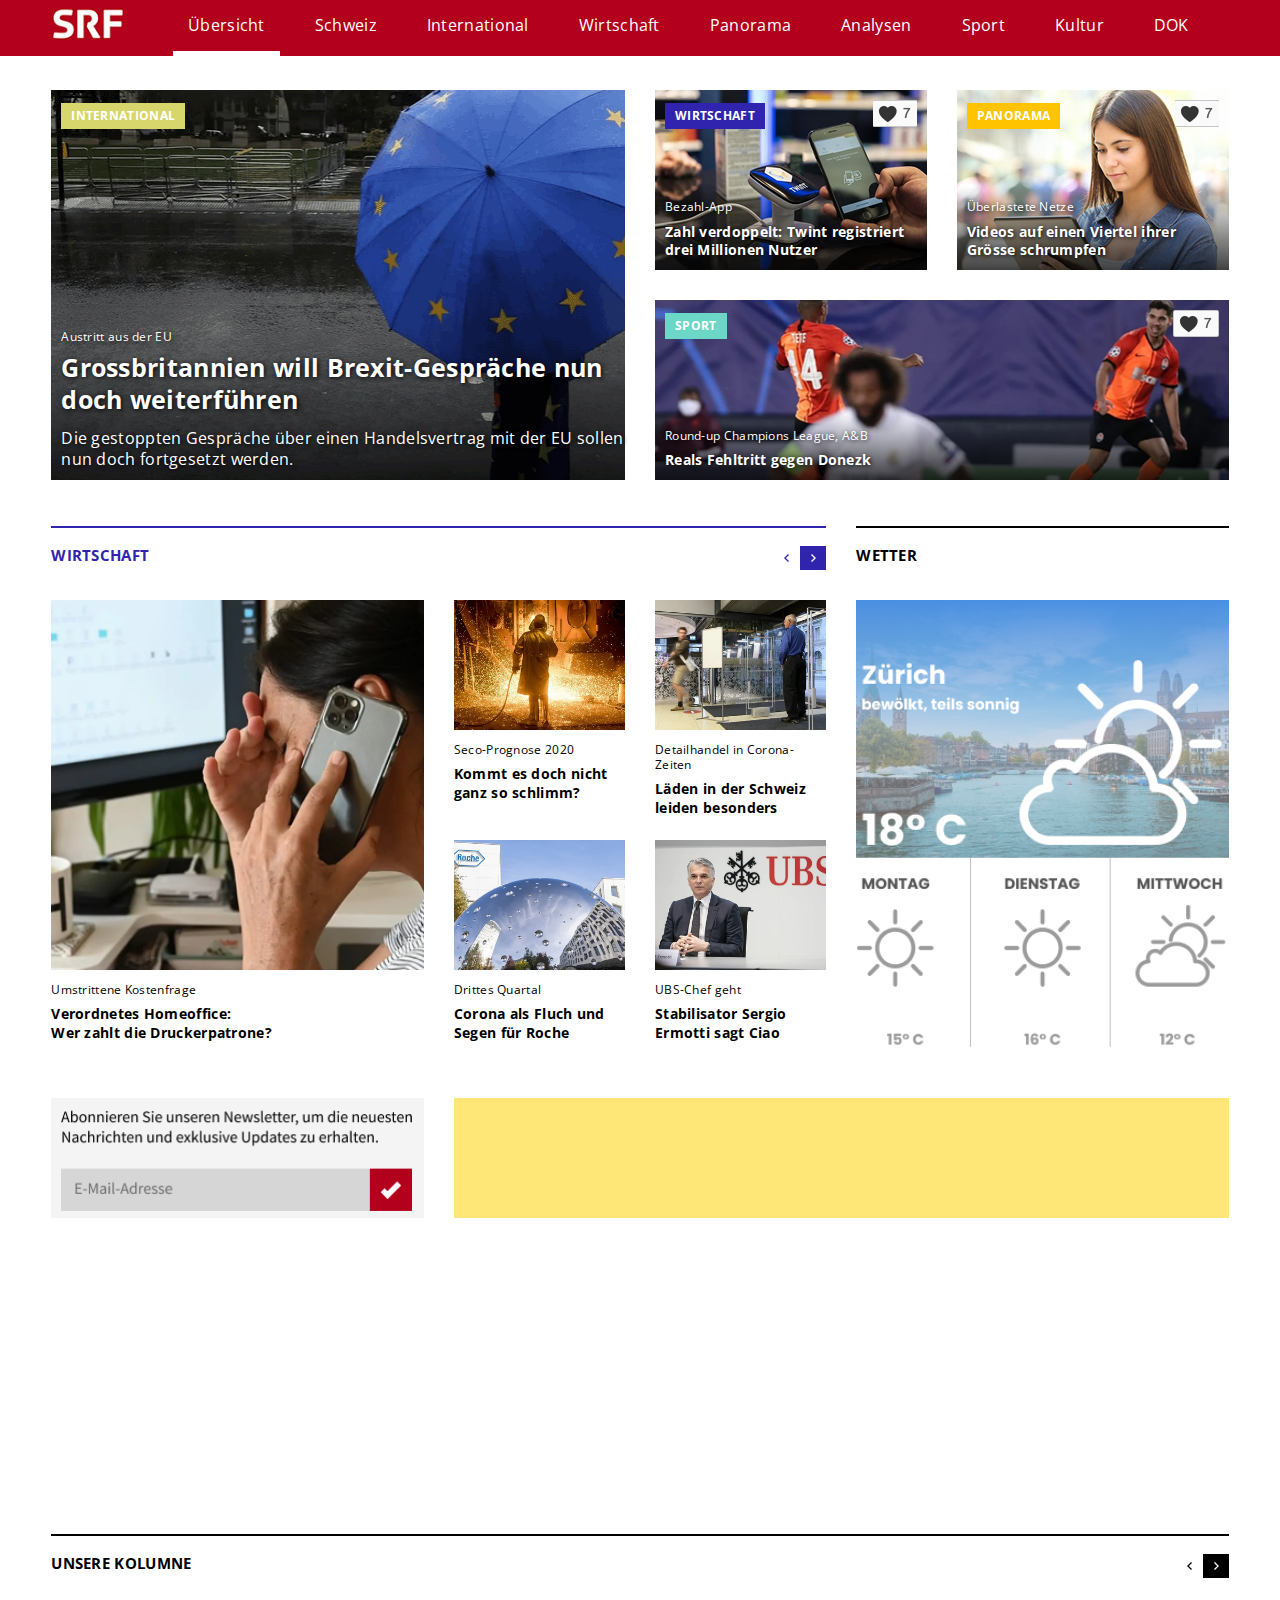
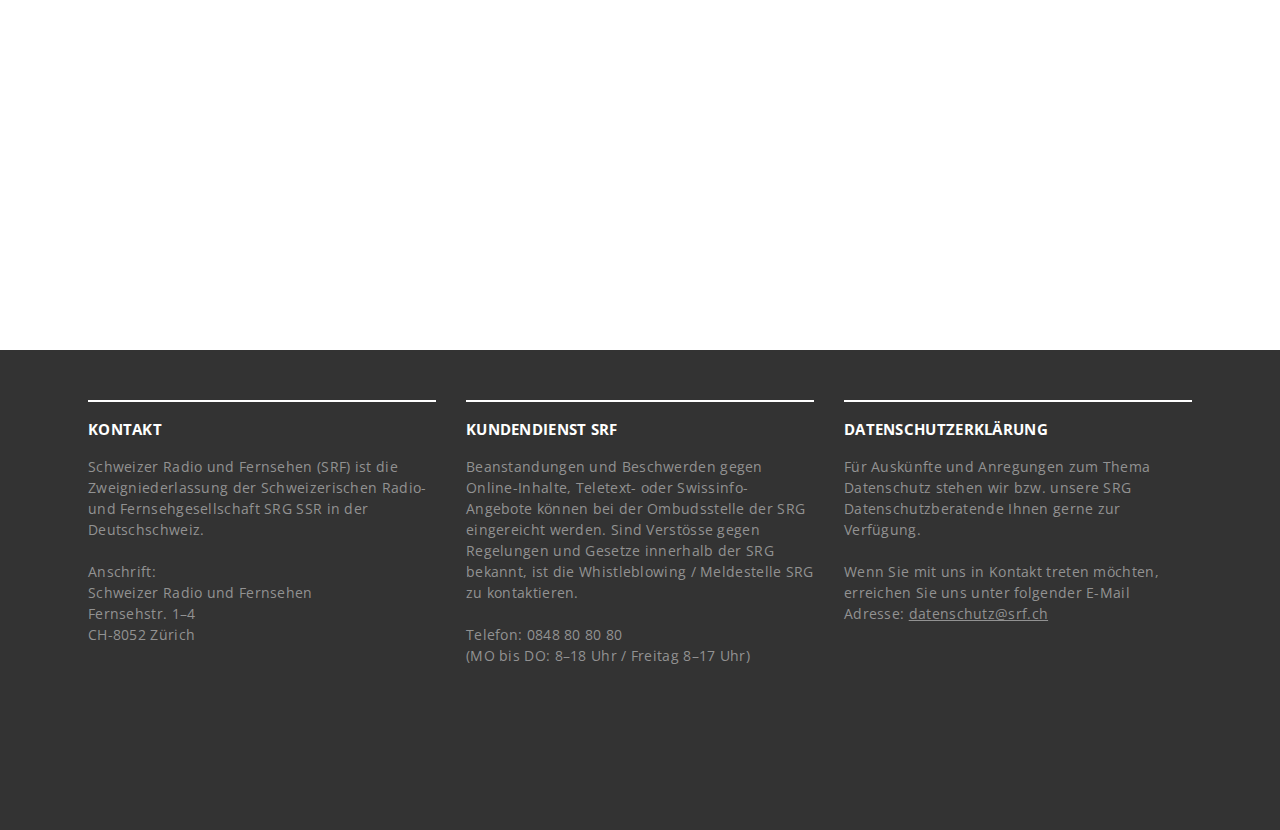
==== docs/index.html @ 91c4fd85 "run build erstellt" ====
<html lang="de"><head><meta charset="utf-8"/><title>SRF News-Seite</title><meta name="viewport" content="width=device-width,initial-scale=1"/><link rel="stylesheet" href="https://cdnjs.cloudflare.com/ajax/libs/font-awesome/4.7.0/css/font-awesome.min.css"><link rel="shortcut icon" type="image/x-icon" href="./assets/images/favicon_96x96.png"><link href="./main.css" rel="stylesheet"></head><body><div class="header"><div class="container container--nav"><div class="nav"><nav class="nav__inner"><div style="float:left;height:0.25rem;width:auto;margin-top:-0.25em;margin-left:-0.4em;margin-right:2em;"><img src="./assets/images/Logo_SRF.jpg" alt="SRF Logo"/></div><a class="nav__item nav__item--active" href="#home">Übersicht</a> <a class="nav__item schweiz" href="#x">Schweiz</a> <a class="nav__item international" href="#b">International</a> <a class="nav__item wirtschaft" href="#c">Wirtschaft</a> <a class="nav__item panorama" href="#d">Panorama</a> <a class="nav__item analysen" href="#e">Analysen</a> <a class="nav__item sport" href="#f">Sport</a> <a class="nav__item kultur" href="#g">Kultur</a> <a class="nav__item dok" href="#h">DOK</a></nav></div></div></div><div style="padding-top:90px" class="container"><div class="grid-12-6"><div class="card-6-14"><div class="teaser"><div class="teaser_bild"><img src="./assets/images/NP_EU.png" alt="Europa"/></div><div class="teaser_tag"><p>INTERNATIONAL</p></div><div class="like_box"><span class="likebtn-wrapper" data-theme="custom" data-btn_size="25" data-f_size="14" data-icon_size="22" data-icon_l="hrt5" data-icon_d="hrt7" data-icon_l_c_v="#b3001d" data-lang="de" data-ef_voting="grow" data-identifier="like-button" data-show_like_label="false" data-dislike_enabled="false" data-share_enabled="false"></span><script>(function(d, e, s) {
                if (d.getElementById("likebtn_wjs")) return;
                a = d.createElement(e);
                m = d.getElementsByTagName(e)[0];
                a.async = 1;
                a.id = "likebtn_wjs";
                a.src = s;
                m.parentNode.insertBefore(a, m)
              })(document, "script", "//w.likebtn.com/js/w/widget.js");</script></div><div class="teaser_box"><div class="text_auf_bild"><h5>Austritt aus der EU</h5><h1>Grossbritannien will Brexit-Gespräche nun doch weiterführen</h1><p>Die gestoppten Gespräche über einen Handelsvertrag mit der EU sollen nun doch fortgesetzt werden.</p></div></div></div></div><div class="card-3-7"><div class="teaser"><div class="teaser_bild"><img src="./assets/images/NP_Bezahlen.png" alt="Bezahlung"/></div><div class="like_box_unlike"><img src="./assets/images/NP_unlike.png" alt="unlike"/></div><div class="teaser_tag"><p style="background-color:#3023AE;">WIRTSCHAFT</p></div><div class="teaser_box"><div id="text_auf_bild"><h5>Bezahl-App</h5><h3>Zahl verdoppelt: Twint registriert  drei Millionen Nutzer</h3></div></div></div></div><div class="card-3-7"><div class="teaser"><div class="teaser_bild"><img src="./assets/images/NP_Netze.png" alt="Netzwerke"/></div><div class="like_box_unlike"><img src="./assets/images/NP_unlike.png" alt="unlike"/></div><div class="teaser_tag"><p style="background-color:#FFC300;">PANORAMA</p></div><div class="teaser_box"><div id="text_auf_bild"><h5>Überlastete Netze</h5><h3>Videos auf einen Viertel ihrer Grösse schrumpfen</h3></div></div></div></div><div class="card-6-7"><div class="teaser"><div class="teaser_bild"><img src="./assets/images/NP_Fussball.png" alt="Fussball"/><div class="like_box_unlike_fussball"><img src="./assets/images/NP_unlike.png" alt="unlike"/></div><div class="teaser_tag"><p style="background-color:#6DD7C7;">SPORT</p></div><div class="teaser_box"><div id="text_auf_bild"><h5>Round-up Champions League, A&B</h5><h3>Reals Fehltritt gegen Donezk</h3></div></div></div></div></div></div><br/><div class="grid-12-6 grid-test"><div class="card-8-1 wirtschaft-titel"><hr style="background-color:#3023AE"/><h6 style="color:#3023AE;width:80%">WIRTSCHAFT</h6><div style="float:right;height:1.2rem;width:auto;margin-top:-1em;"><img src="./assets/images/NP_Pfeile-Wirtschaft.svg"/></div></div><div class="card-4-1 wetter-titel"><hr/><h6 style="width:80%">WETTER</h6></div><div class="card-4-16 wirtschaft-beitrag-gross"><div class="bild_in_grid"><img src="./assets/images/NP_HomeOffice.png" alt="Netzwerke"/></div><h5>Umstrittene Kostenfrage</h5><h3>Verordnetes Homeoffice:<br/>Wer zahlt die Druckerpatrone?</h3></div><div class="card-2-8 wirtschaft-beitrag-klein-1"><div class="bild_in_grid_01"><img src="./assets/images/NP_Seco.png" alt="Seco"/></div><h5>Seco-Prognose 2020</h5><h3>Kommt es doch nicht ganz so schlimm?</h3></div><div class="card-2-8 wirtschaft-beitrag-klein-2"><div class="bild_in_grid_01"><img src="./assets/images/NP_Laeden.png" alt="Laeden"/></div><h5>Detailhandel in Corona-Zeiten</h5><h3>Läden in der Schweiz leiden besonders</h3></div><div class="card-4-16 wetter-widget"><div><img src="./assets/images/NP_wetter.png" alt="Wetter"/></div></div><div class="card-2-8 wirtschaft-beitrag-klein-3"><div class="bild_in_grid_01"><img src="./assets/images/NP_Roche.png" alt="Roche"/></div><h5>Drittes Quartal</h5><h3>Corona als Fluch und Segen für Roche</h3></div><div class="card-2-8 wirtschaft-beitrag-klein-4"><div class="bild_in_grid_01"><img src="./assets/images/NP_UBS.png" alt="UBS"/></div><h5>UBS-Chef geht</h5><h3>Stabilisator Sergio Ermotti sagt Ciao</h3></div></div><br/><br/><br/><br/><br/><br/><br/><div class="grid-12-6"><div class="card-4-5 bild_in_grid_passend"><img src="./assets/images/NP_newsletter.png" alt="Newsletter"/></div><div class="card-8-5"><div class="bild_in_grid_passend"><img src="./assets/images/NP_Werbe-Banner.gif" alt="Werbung"/></div></div></div><br/><div class="grid-12-6"><div class="card-12-1"><hr/><h6>UNSERE KOLUMNE</h6><div style="float:right;height:1.2rem;width:auto;margin-top:-1em;"><img src="./assets/images/NP_Pfeile-Kolumne.svg"/></div></div></div></div><br/><footer><div class="container"><div class="grid-12-6 footer"><div class="card-4-1"><hr style="background-color:white"/><h6 style="color:white">KONTAKT</h6><h5>Schweizer Radio und Fernsehen (SRF) ist die Zweigniederlassung der Schweizerischen Radio- und Fernsehgesellschaft SRG SSR in der Deutschschweiz.<br/><br/>Anschrift:<br/>Schweizer Radio und Fernsehen<br/>Fernsehstr. 1&ndash;4<br/>CH-8052 Zürich<br/></h5></div><div class="card-4-1"><hr style="background-color:white"/><h6 style="color:white">KUNDENDIENST SRF</h6><h5>Beanstandungen und Beschwerden gegen Online-Inhalte, Teletext- oder Swissinfo-Angebote können bei der Ombudsstelle der SRG eingereicht werden. Sind Verstösse gegen Regelungen und Gesetze innerhalb der SRG bekannt, ist die Whistleblowing / Meldestelle SRG zu kontaktieren.<br/><br/>Telefon: 0848 80 80 80<br/>(MO bis DO: 8&ndash;18 Uhr / Freitag 8&ndash;17 Uhr)</h5></div><div class="card-4-1"><hr style="background-color:white"/><h6 style="color:white">DATENSCHUTZERKLÄRUNG</h6><h5>Für Auskünfte und Anregungen zum Thema Datenschutz stehen wir bzw. unsere SRG Datenschutzberatende Ihnen gerne zur Verfügung.<br/><br/>Wenn Sie mit uns in Kontakt treten möchten, erreichen Sie uns unter folgender E-Mail Adresse: <u>datenschutz@srf.ch<u/></u></h5></div></div></div></footer><script src="./index.js"></script></body></html>
---- docs/main.css ----
@import url(https://fonts.googleapis.com/css?family=Open+Sans:400,700);
html{box-sizing:border-box;font-family:Open Sans,sans-serif;font-weight:400;font-size:16px;line-height:1.3}@media(min-width:700px){html{font-size:18px}}@media(min-width:1024px){html{font-size:20px}}*,:after,:before{box-sizing:inherit}body{letter-spacing:.015em}html.debug body:after{content:"mobile";position:fixed;right:0;bottom:0;font-size:12px;color:red;padding:.5em 1em;background-color:#ccc;z-index:9999999}@media(min-width:700px){html.debug body:after{content:"Size m"}}@media(min-width:1024px){html.debug body:after{content:"Size l"}}h1,h2,h3,h4,h5,h6{margin-top:1.2em;margin-bottom:.4em;padding:0}h1{font-size:1.2544rem;margin-bottom:.5em;margin-top:.25em}@media(min-width:700px){h1{font-size:1.44rem}}@media(min-width:1024px){h1{font-size:1.25rem}}h2{font-size:.784rem}@media(min-width:700px){h2{font-size:1.2rem}}@media(min-width:1024px){h2{font-size:1.25rem}}h3{font-size:1rem;margin-bottom:0;margin-top:.5em}@media(min-width:700px){h3{font-size:.72rem}}h4{font-size:1rem}h4,h5{margin-bottom:0}h5{font-size:.9rem;font-weight:400}@media(min-width:700px){h5{font-size:.576rem}}h6{font-size:.896rem;margin-bottom:0}@media(min-width:700px){h6{font-size:2.88rem}}@media(min-width:1024px){h6{font-size:.75rem}}a{color:red}a:hover{color:inherit}p{margin-top:0;margin-bottom:.8rem;font-size:.8rem;margin-bottom:0;margin-top:.25em}@media(min-width:700px){p{font-size:1.1rem}}@media(min-width:1024px){p{font-size:.8rem}}footer{position:hidden;padding:2em;bottom:0;left:0;right:0;background:#333;height:auto}.footer h5{color:#929292;font-size:1rem;line-height:150%}@media(min-width:700px){.footer h5{font-size:.7rem}}hr{height:2px;margin-left:auto;margin-right:auto;border:0}hr,img{width:100%}img{display:block;max-width:100%}.container{width:96%;margin:0 auto}.grid-12-6{grid-auto-flow:dense;display:grid;grid-template-columns:repeat(12,1fr);grid-column-gap:1.5rem;grid-template-rows:repeat(16,1fr);grid-row-gap:1.5rem}@media(min-width:700px){.grid-12-6{height:20rem}}.wirtschaft-titel{grid-area:wirtschaft-titel}.wetter-titel{grid-area:wetter-titel}.wirtschaft-beitrag-gross{grid-area:wirtschaft-beitrag-gross}.wirtschaft-beitrag-klein-1{grid-area:wirtschaft-beitrag-klein-1}.wirtschaft-beitrag-klein-2{grid-area:wirtschaft-beitrag-klein-2}.wirtschaft-beitrag-klein-3{grid-area:wirtschaft-beitrag-klein-3}.wirtschaft-beitrag-klein-4{grid-area:wirtschaft-beitrag-klein-4}.wetter-widget{grid-area:wetter-widget}.grid-test{grid-template-areas:"wirtschaft-titel wirtschaft-titel wirtschaft-titel wirtschaft-titel wirtschaft-titel wirtschaft-titel wirtschaft-titel wirtschaft-titel wirtschaft-titel wirtschaft-titel wirtschaft-titel wirtschaft-titel" "wirtschaft-beitrag-gross wirtschaft-beitrag-gross wirtschaft-beitrag-gross wirtschaft-beitrag-gross wirtschaft-beitrag-gross wirtschaft-beitrag-gross wirtschaft-beitrag-gross wirtschaft-beitrag-gross wirtschaft-beitrag-gross wirtschaft-beitrag-gross wirtschaft-beitrag-gross wirtschaft-beitrag-gross" "wirtschaft-beitrag-gross wirtschaft-beitrag-gross wirtschaft-beitrag-gross wirtschaft-beitrag-gross wirtschaft-beitrag-gross wirtschaft-beitrag-gross wirtschaft-beitrag-gross wirtschaft-beitrag-gross wirtschaft-beitrag-gross wirtschaft-beitrag-gross wirtschaft-beitrag-gross wirtschaft-beitrag-gross" "wirtschaft-beitrag-gross wirtschaft-beitrag-gross wirtschaft-beitrag-gross wirtschaft-beitrag-gross wirtschaft-beitrag-gross wirtschaft-beitrag-gross wirtschaft-beitrag-gross wirtschaft-beitrag-gross wirtschaft-beitrag-gross wirtschaft-beitrag-gross wirtschaft-beitrag-gross wirtschaft-beitrag-gross" "wirtschaft-beitrag-gross wirtschaft-beitrag-gross wirtschaft-beitrag-gross wirtschaft-beitrag-gross wirtschaft-beitrag-gross wirtschaft-beitrag-gross wirtschaft-beitrag-gross wirtschaft-beitrag-gross wirtschaft-beitrag-gross wirtschaft-beitrag-gross wirtschaft-beitrag-gross wirtschaft-beitrag-gross" "wirtschaft-beitrag-gross wirtschaft-beitrag-gross wirtschaft-beitrag-gross wirtschaft-beitrag-gross wirtschaft-beitrag-gross wirtschaft-beitrag-gross wirtschaft-beitrag-gross wirtschaft-beitrag-gross wirtschaft-beitrag-gross wirtschaft-beitrag-gross wirtschaft-beitrag-gross wirtschaft-beitrag-gross" "wirtschaft-beitrag-klein-1 wirtschaft-beitrag-klein-1 wirtschaft-beitrag-klein-1 wirtschaft-beitrag-klein-1 wirtschaft-beitrag-klein-1 wirtschaft-beitrag-klein-1 wirtschaft-beitrag-klein-2 wirtschaft-beitrag-klein-2 wirtschaft-beitrag-klein-2 wirtschaft-beitrag-klein-2 wirtschaft-beitrag-klein-2 wirtschaft-beitrag-klein-2" "wirtschaft-beitrag-klein-1 wirtschaft-beitrag-klein-1 wirtschaft-beitrag-klein-1 wirtschaft-beitrag-klein-1 wirtschaft-beitrag-klein-1 wirtschaft-beitrag-klein-1 wirtschaft-beitrag-klein-2 wirtschaft-beitrag-klein-2 wirtschaft-beitrag-klein-2 wirtschaft-beitrag-klein-2 wirtschaft-beitrag-klein-2 wirtschaft-beitrag-klein-2" "wirtschaft-beitrag-klein-1 wirtschaft-beitrag-klein-1 wirtschaft-beitrag-klein-1 wirtschaft-beitrag-klein-1 wirtschaft-beitrag-klein-1 wirtschaft-beitrag-klein-1 wirtschaft-beitrag-klein-2 wirtschaft-beitrag-klein-2 wirtschaft-beitrag-klein-2 wirtschaft-beitrag-klein-2 wirtschaft-beitrag-klein-2 wirtschaft-beitrag-klein-2" "wirtschaft-beitrag-klein-3 wirtschaft-beitrag-klein-3 wirtschaft-beitrag-klein-3 wirtschaft-beitrag-klein-3 wirtschaft-beitrag-klein-3 wirtschaft-beitrag-klein-3 wirtschaft-beitrag-klein-4 wirtschaft-beitrag-klein-4 wirtschaft-beitrag-klein-4 wirtschaft-beitrag-klein-4 wirtschaft-beitrag-klein-4 wirtschaft-beitrag-klein-4" "wirtschaft-beitrag-klein-3 wirtschaft-beitrag-klein-3 wirtschaft-beitrag-klein-3 wirtschaft-beitrag-klein-3 wirtschaft-beitrag-klein-3 wirtschaft-beitrag-klein-3 wirtschaft-beitrag-klein-4 wirtschaft-beitrag-klein-4 wirtschaft-beitrag-klein-4 wirtschaft-beitrag-klein-4 wirtschaft-beitrag-klein-4 wirtschaft-beitrag-klein-4" "wirtschaft-beitrag-klein-3 wirtschaft-beitrag-klein-3 wirtschaft-beitrag-klein-3 wirtschaft-beitrag-klein-3 wirtschaft-beitrag-klein-3 wirtschaft-beitrag-klein-3 wirtschaft-beitrag-klein-4 wirtschaft-beitrag-klein-4 wirtschaft-beitrag-klein-4 wirtschaft-beitrag-klein-4 wirtschaft-beitrag-klein-4 wirtschaft-beitrag-klein-4" "wetter-titel wetter-titel wetter-titel wetter-titel wetter-titel wetter-titel wetter-titel wetter-titel wetter-titel wetter-titel wetter-titel wetter-titel" "wetter-widget wetter-widget wetter-widget wetter-widget wetter-widget wetter-widget wetter-widget wetter-widget wetter-widget wetter-widget wetter-widget wetter-widget" "wetter-widget wetter-widget wetter-widget wetter-widget wetter-widget wetter-widget wetter-widget wetter-widget wetter-widget wetter-widget wetter-widget wetter-widget" "wetter-widget wetter-widget wetter-widget wetter-widget wetter-widget wetter-widget wetter-widget wetter-widget wetter-widget wetter-widget wetter-widget wetter-widget" "wetter-widget wetter-widget wetter-widget wetter-widget wetter-widget wetter-widget wetter-widget wetter-widget wetter-widget wetter-widget wetter-widget wetter-widget"}@media(min-width:700px){.grid-test{grid-template-areas:"wirtschaft-titel wirtschaft-titel wirtschaft-titel wirtschaft-titel wirtschaft-titel wirtschaft-titel wirtschaft-titel wirtschaft-titel wetter-titel wetter-titel wetter-titel wetter-titel" "wirtschaft-beitrag-gross wirtschaft-beitrag-gross wirtschaft-beitrag-gross wirtschaft-beitrag-gross wirtschaft-beitrag-klein-1 wirtschaft-beitrag-klein-1 wirtschaft-beitrag-klein-2 wirtschaft-beitrag-klein-2 wetter-widget wetter-widget wetter-widget wetter-widget" "wirtschaft-beitrag-gross wirtschaft-beitrag-gross wirtschaft-beitrag-gross wirtschaft-beitrag-gross wirtschaft-beitrag-klein-1 wirtschaft-beitrag-klein-1 wirtschaft-beitrag-klein-2 wirtschaft-beitrag-klein-2 wetter-widget wetter-widget wetter-widget wetter-widget" "wirtschaft-beitrag-gross wirtschaft-beitrag-gross wirtschaft-beitrag-gross wirtschaft-beitrag-gross wirtschaft-beitrag-klein-1 wirtschaft-beitrag-klein-1 wirtschaft-beitrag-klein-2 wirtschaft-beitrag-klein-2 wetter-widget wetter-widget wetter-widget wetter-widget" "wirtschaft-beitrag-gross wirtschaft-beitrag-gross wirtschaft-beitrag-gross wirtschaft-beitrag-gross wirtschaft-beitrag-klein-1 wirtschaft-beitrag-klein-1 wirtschaft-beitrag-klein-2 wirtschaft-beitrag-klein-2 wetter-widget wetter-widget wetter-widget wetter-widget" "wirtschaft-beitrag-gross wirtschaft-beitrag-gross wirtschaft-beitrag-gross wirtschaft-beitrag-gross wirtschaft-beitrag-klein-1 wirtschaft-beitrag-klein-1 wirtschaft-beitrag-klein-2 wirtschaft-beitrag-klein-2 wetter-widget wetter-widget wetter-widget wetter-widget" "wirtschaft-beitrag-gross wirtschaft-beitrag-gross wirtschaft-beitrag-gross wirtschaft-beitrag-gross wirtschaft-beitrag-klein-1 wirtschaft-beitrag-klein-1 wirtschaft-beitrag-klein-2 wirtschaft-beitrag-klein-2 wetter-widget wetter-widget wetter-widget wetter-widget" "wirtschaft-beitrag-gross wirtschaft-beitrag-gross wirtschaft-beitrag-gross wirtschaft-beitrag-gross wirtschaft-beitrag-klein-1 wirtschaft-beitrag-klein-1 wirtschaft-beitrag-klein-2 wirtschaft-beitrag-klein-2 wetter-widget wetter-widget wetter-widget wetter-widget" "wirtschaft-beitrag-gross wirtschaft-beitrag-gross wirtschaft-beitrag-gross wirtschaft-beitrag-gross wirtschaft-beitrag-klein-1 wirtschaft-beitrag-klein-1 wirtschaft-beitrag-klein-2 wirtschaft-beitrag-klein-2 wetter-widget wetter-widget wetter-widget wetter-widget" "wirtschaft-beitrag-gross wirtschaft-beitrag-gross wirtschaft-beitrag-gross wirtschaft-beitrag-gross wirtschaft-beitrag-klein-3 wirtschaft-beitrag-klein-3 wirtschaft-beitrag-klein-4 wirtschaft-beitrag-klein-4 wetter-widget wetter-widget wetter-widget wetter-widget" "wirtschaft-beitrag-gross wirtschaft-beitrag-gross wirtschaft-beitrag-gross wirtschaft-beitrag-gross wirtschaft-beitrag-klein-3 wirtschaft-beitrag-klein-3 wirtschaft-beitrag-klein-4 wirtschaft-beitrag-klein-4 wetter-widget wetter-widget wetter-widget wetter-widget" "wirtschaft-beitrag-gross wirtschaft-beitrag-gross wirtschaft-beitrag-gross wirtschaft-beitrag-gross wirtschaft-beitrag-klein-3 wirtschaft-beitrag-klein-3 wirtschaft-beitrag-klein-4 wirtschaft-beitrag-klein-4 wetter-widget wetter-widget wetter-widget wetter-widget" "wirtschaft-beitrag-gross wirtschaft-beitrag-gross wirtschaft-beitrag-gross wirtschaft-beitrag-gross wirtschaft-beitrag-klein-3 wirtschaft-beitrag-klein-3 wirtschaft-beitrag-klein-4 wirtschaft-beitrag-klein-4 wetter-widget wetter-widget wetter-widget wetter-widget" "wirtschaft-beitrag-gross wirtschaft-beitrag-gross wirtschaft-beitrag-gross wirtschaft-beitrag-gross wirtschaft-beitrag-klein-3 wirtschaft-beitrag-klein-3 wirtschaft-beitrag-klein-4 wirtschaft-beitrag-klein-4 wetter-widget wetter-widget wetter-widget wetter-widget" "wirtschaft-beitrag-gross wirtschaft-beitrag-gross wirtschaft-beitrag-gross wirtschaft-beitrag-gross wirtschaft-beitrag-klein-3 wirtschaft-beitrag-klein-3 wirtschaft-beitrag-klein-4 wirtschaft-beitrag-klein-4 wetter-widget wetter-widget wetter-widget wetter-widget" "wirtschaft-beitrag-gross wirtschaft-beitrag-gross wirtschaft-beitrag-gross wirtschaft-beitrag-gross wirtschaft-beitrag-klein-3 wirtschaft-beitrag-klein-3 wirtschaft-beitrag-klein-4 wirtschaft-beitrag-klein-4 wetter-widget wetter-widget wetter-widget wetter-widget" "wirtschaft-beitrag-gross wirtschaft-beitrag-gross wirtschaft-beitrag-gross wirtschaft-beitrag-gross wirtschaft-beitrag-klein-3 wirtschaft-beitrag-klein-3 wirtschaft-beitrag-klein-4 wirtschaft-beitrag-klein-4 wetter-widget wetter-widget wetter-widget wetter-widget"}}.grid-12-6 img{display:block;-o-object-fit:cover;object-fit:cover;width:100%;height:100%}.card-1-2{grid-column:span 1;grid-row:span 2}.card-2-4{grid-column:span 6;grid-row:span 1}@media(min-width:700px){.card-2-4{grid-column:span 2;grid-row:span 4}}.card-2-6{grid-column:span 2;grid-row:span 6}.card-2-7{grid-column:span 2;grid-row:span 7}.card-2-8{grid-column:span 6;grid-row:span 1}@media(min-width:700px){.card-2-8{grid-column:span 2;grid-row:span 8}}.card-3-1{grid-column:span 3;grid-row:span 1}.card-3-2{grid-column:span 3;grid-row:span 2}.card-3-3{grid-column:span 3;grid-row:span 3}.card-3-4{grid-column:span 3;grid-row:span 4}.card-3-7{grid-column:span 12;grid-row:span 13}@media(min-width:700px){.card-3-7{grid-column:span 3;grid-row:span 7}}.card-4-1{grid-column:span 12;grid-row:span 1}@media(min-width:700px){.card-4-1{grid-column:span 4;grid-row:span 1}}.card-4-2{grid-column:span 12;grid-row:span 1}@media(min-width:700px){.card-4-2{grid-column:span 4;grid-row:span 2}}.card-4-4{grid-column:span 12;grid-row:span 9}@media(min-width:700px){.card-4-4{grid-column:span 4;grid-row:span 4}}.card-4-5{grid-column:span 12;grid-row:span 7}@media(min-width:700px){.card-4-5{grid-column:span 4;grid-row:span 5}}.card-4-6{grid-column:span 4;grid-row:span 6}.card-4-7{grid-column:span 4;grid-row:span 7}.card-4-8{grid-column:span 4;grid-row:span 8}.card-4-9{grid-column:span 4;grid-row:span 9}.card-4-13{grid-column:span 4;grid-row:span 13}.card-4-14{grid-column:span 4;grid-row:span 14}.card-4-15{grid-column:span 12;grid-row:span 1}@media(min-width:700px){.card-4-15{grid-column:span 4;grid-row:span 15}}.card-4-16{grid-column:span 12;grid-row:span 2}@media(min-width:700px){.card-4-16{grid-column:span 4;grid-row:span 16}}.card-4-17{grid-column:span 12;grid-row:span 6}@media(min-width:700px){.card-4-17{grid-column:span 4;grid-row:span 17}}.card-4-18{grid-column:span 12;grid-row:span 7}@media(min-width:700px){.card-4-18{grid-column:span 4;grid-row:span 18}}.card-6-3{grid-column:span 6;grid-row:span 3}.card-6-2{grid-column:span 6;grid-row:span 2}.card-6-4{grid-column:span 6;grid-row:span 4}.card-6-7{grid-column:span 12;grid-row:span 13}@media(min-width:700px){.card-6-7{grid-column:span 6;grid-row:span 7}}.card-6-14{grid-column:span 12;grid-row:span 13}@media(min-width:700px){.card-6-14{grid-column:span 6;grid-row:span 14}}.card-8-1{grid-column:span 12;grid-row:span 1;align-items:center}@media(min-width:700px){.card-8-1{grid-column:span 8;grid-row:span 1}}.card-8-2{grid-column:span 12;grid-row:span 1;align-items:center}@media(min-width:700px){.card-8-2{grid-column:span 8;grid-row:span 2}}.card-8-4{grid-column:span 12;grid-row:span 4;align-items:center}@media(min-width:700px){.card-8-4{grid-column:span 8;grid-row:span 4}}.card-8-5{grid-column:span 12;grid-row:span 4;align-items:center}@media(min-width:700px){.card-8-5{grid-column:span 8;grid-row:span 5}}.card-8-16{grid-column:span 12;grid-row:span 6;align-items:center}@media(min-width:700px){.card-8-16{grid-column:span 8;grid-row:span 16}}.card-8-17{grid-column:span 12;grid-row:span 20;align-items:center}@media(min-width:700px){.card-8-17{grid-column:span 8;grid-row:span 17}}.card-12-16{grid-column:span 12;grid-row:span 20;align-items:center}@media(min-width:700px){.card-12-16{grid-column:span 12;grid-row:span 16}}.card-12-1{grid-column:span 12;grid-row:span 1;align-items:center}@media(min-width:700px){.card-12-1{grid-column:span 12;grid-row:span 1}}.bild_in_grid{overflow:hidden;height:18.5rem}.bild_in_grid_01{overflow:hidden;height:6.5rem}.bild_in_grid_passend{overflow:hidden;width:100%}.grid-innen{grid-column-gap:1%}html.debug .grid-innen{background-image:url("[data-uri]");background-size:100% 100%;background-position:center 0;background-repeat:repeat-y;background-color:rgba(255,255,102,.15)}html.debug div[class^=card-],html.debug div[class^=column-]{background-color:rgba(255,255,0,.3);border:1px solid rgba(255,0,0,.8);min-height:3rem}.grid-innen{grid-auto-flow:dense;display:grid;grid-template-columns:repeat(1,1fr);grid-column-gap:1.5rem;grid-template-rows:repeat(4,1fr);grid-row-gap:1.5rem;height:15rem}.grid-innen img{display:block;-o-object-fit:cover;object-fit:cover;width:100%;height:100%}.card-innen-2-4{grid-column:span 2;grid-row:span 4}.sticky{position:fixed;top:0;width:100%}.topnav .search-container{float:right}.topnav .search-container button{float:right;padding:6px 10px;margin-top:8px;margin-right:16px;background:#b3001d;font-size:16px;border:none}.topnav .search-container button:hover{background:#fff}@media screen and (max-width:600px){.topnav .search-container{float:left}.topnav .search-container button,.topnav a{float:left;display:block;text-align:left;width:100%;margin:0;padding:14px}}.topnav{overflow:hidden;background-color:#b3001d;position:fixed;top:0;width:100%}.topnav a{float:left;display:block;color:#fff;text-align:center;padding:20px;text-decoration:none;font-size:16px}.topnav a:hover{border-bottom:6px solid #fff}.topnav input[type=text]{float:right;padding:6px;border:none;margin-top:8px;margin-right:16px;font-size:17px}@media screen and (max-width:600px){.topnav a,.topnav input[type=text]{float:none;display:block;text-align:left;width:100%;margin:0;padding:14px}.topnav input[type=text]{border:1px solid #ccc}}----------------------------------------------------- html{font-family:Open Sans,sans-serif;font-weight:400;font-size:16px;line-height:1.4;color:#fff}body{margin:0}a{float:left;display:block;text-align:center;padding:15px;text-decoration:none;font-size:16px;border-bottom:5px solid transparent}a,a.nav__item--active,a:hover{color:#fff}a:hover{border-color:#fff}a.international:hover{border-color:#d7d66d}a.schweiz:hover{border-color:#9b9b9b}a.wirtschaft:hover{border-color:#3023ae}a.panorama:hover{border-color:#ffc300}a.analysen:hover{border-color:#4a90e2}a.sport:hover{border-color:#6dd7c7}a.kultur:hover{border-color:#c86dd7}a.dok:hover{border-color:#333}a.nav__item--active{border-color:#fff}.container{font-weight:400;width:92%;max-width:60rem;margin-left:auto;margin-right:auto}.container--first-content{margin-top:5rem}.header{position:fixed;top:0;width:100%;background-color:#b3001d;height:2.8rem;z-index:1}.container--nav{height:100%;display:flex;align-items:center}.nav{position:relative;width:100%}.nav:after{content:"";width:1.25em;height:90%;position:absolute;top:0;right:0;background:linear-gradient(90deg,rgba(179,0,29,0),#b3001d)}.nav__inner{overflow-x:auto;overflow-y:hidden;display:flex;width:100%;scrollbar-width:none}.nav__inner::-webkit-scrollbar{display:none}.nav__inner:after{display:block;content:"";width:1.25em;flex-grow:0;flex-shrink:0;flex-basis:1.25em}.nav__item{white-space:nowrap}.nav__item+.nav__item{margin-left:1.25em}.teaser{position:relative}.teaser_tag p{top:10;background-color:#d7d66d;padding:.25rem .5rem;font-size:12;font-weight:700}.teaser_box,.teaser_tag p{position:absolute;left:10;color:#fff}.teaser_box{bottom:10;text-shadow:1px 1px 5px #000}p.text_auf_bild{font-size:14;line-height:16}@media(min-width:700px){p.text_auf_bild{font-size:10;line-height:18}}h1.text_auf_bild{font-size:24;line-height:22;font-style:bold}h3.text_auf_bild{font-size:12;line-height:24}.like_box,.like_box_unlike{position:absolute;right:10;top:10}.like_box_unlike{overflow:hidden;height:1.6rem;width:10%}@media(min-width:700px){.like_box_unlike{height:1.35rem;width:16%}}.like_box_unlike_fussball{position:absolute;right:10;top:10;overflow:hidden;height:1.6rem;width:10%}@media(min-width:700px){.like_box_unlike_fussball{height:1.35rem;width:8%}}hr{background-color:#3023ae}h6{color:#3023ae}hr{background-color:#000}h6{color:#000}
.like__btn{color:inherit;border:0;box-shadow:none;background-color:#ddd;text-shadow:none;margin:0;padding:0;cursor:pointer;line-height:inherit;font-size:inherit;font-family:inherit}.like__btn:focus{outline:0!important}
.teaser{background-color:#fdd}.teaser--special{background-color:#dfd}
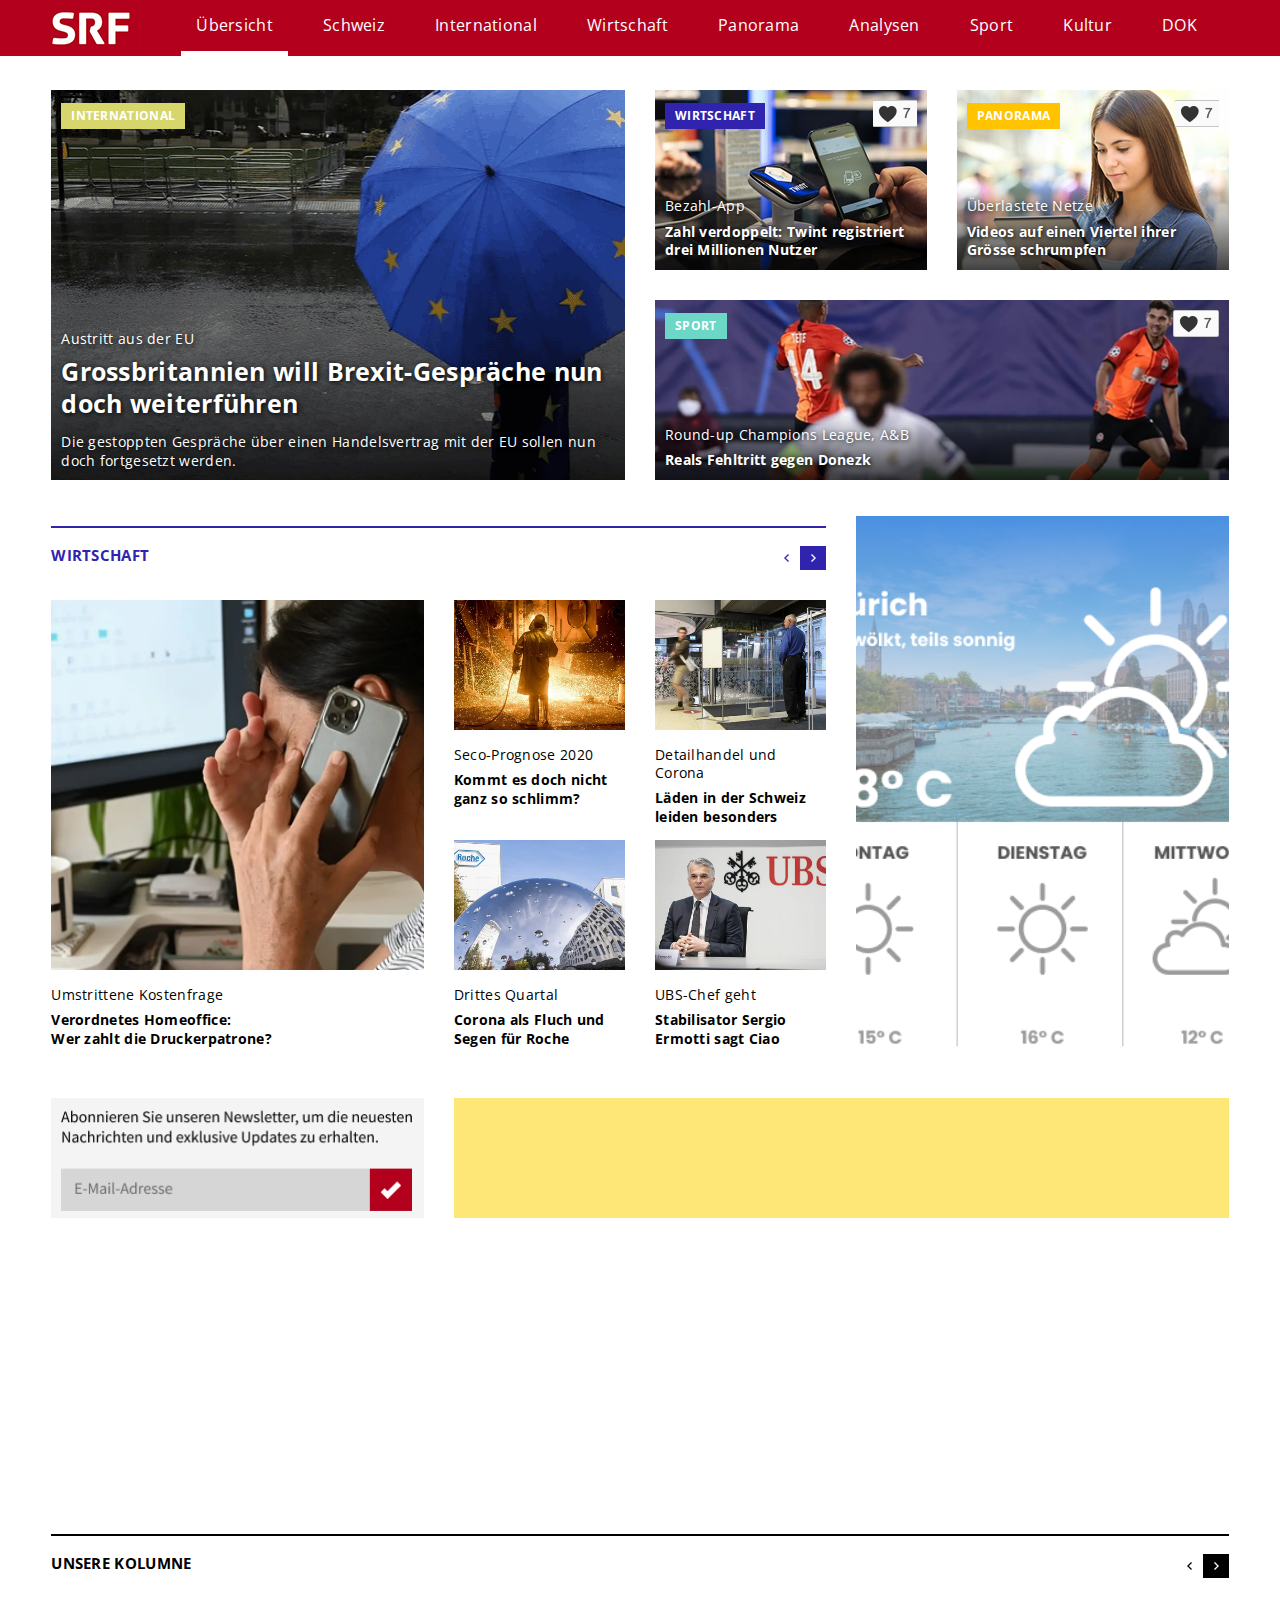
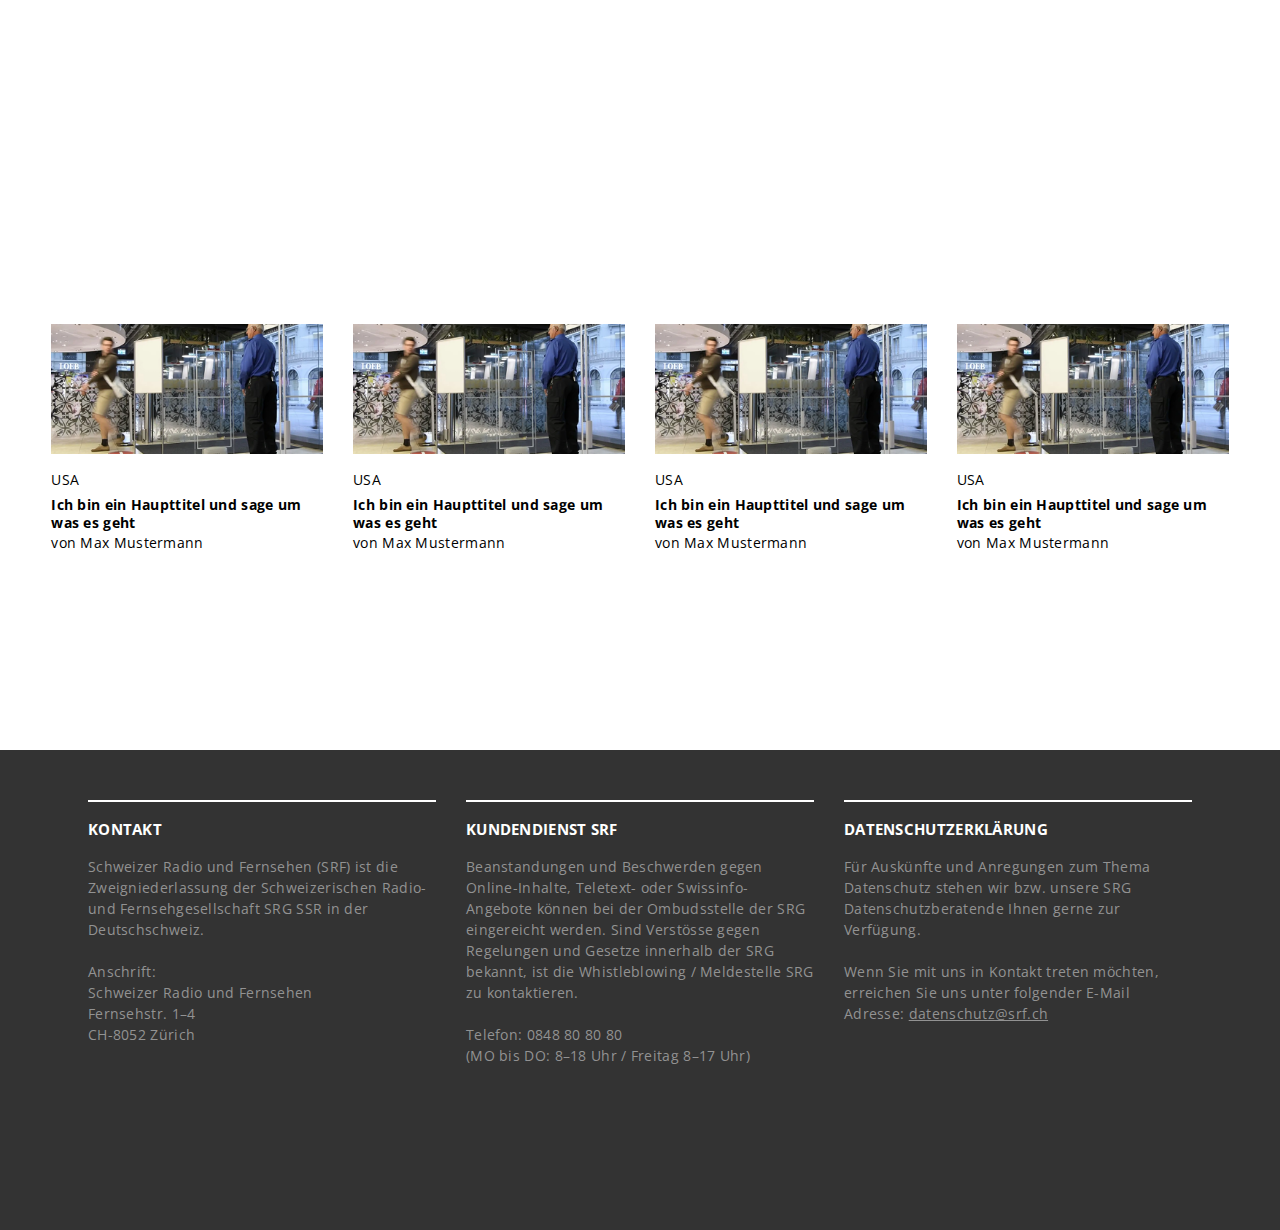
==== commit 42a497f6: "neues DOC exportiert" ====
--- a/docs/index.html
+++ b/docs/index.html
@@ -1,4 +1,4 @@
-<html lang="de"><head><meta charset="utf-8"/><title>SRF News-Seite</title><meta name="viewport" content="width=device-width,initial-scale=1"/><link rel="stylesheet" href="https://cdnjs.cloudflare.com/ajax/libs/font-awesome/4.7.0/css/font-awesome.min.css"><link rel="shortcut icon" type="image/x-icon" href="./assets/images/favicon_96x96.png"><link href="./main.css" rel="stylesheet"></head><body><div class="header"><div class="container container--nav"><div class="nav"><nav class="nav__inner"><div style="float:left;height:0.25rem;width:auto;margin-top:-0.25em;margin-left:-0.4em;margin-right:2em;"><img src="./assets/images/Logo_SRF.jpg" alt="SRF Logo"/></div><a class="nav__item nav__item--active" href="#home">Übersicht</a> <a class="nav__item schweiz" href="#x">Schweiz</a> <a class="nav__item international" href="#b">International</a> <a class="nav__item wirtschaft" href="#c">Wirtschaft</a> <a class="nav__item panorama" href="#d">Panorama</a> <a class="nav__item analysen" href="#e">Analysen</a> <a class="nav__item sport" href="#f">Sport</a> <a class="nav__item kultur" href="#g">Kultur</a> <a class="nav__item dok" href="#h">DOK</a></nav></div></div></div><div style="padding-top:90px" class="container"><div class="grid-12-6"><div class="card-6-14"><div class="teaser"><div class="teaser_bild"><img src="./assets/images/NP_EU.png" alt="Europa"/></div><div class="teaser_tag"><p>INTERNATIONAL</p></div><div class="like_box"><span class="likebtn-wrapper" data-theme="custom" data-btn_size="25" data-f_size="14" data-icon_size="22" data-icon_l="hrt5" data-icon_d="hrt7" data-icon_l_c_v="#b3001d" data-lang="de" data-ef_voting="grow" data-identifier="like-button" data-show_like_label="false" data-dislike_enabled="false" data-share_enabled="false"></span><script>(function(d, e, s) {
+<html lang="de"><head><meta charset="utf-8"/><title>SRF News-Seite</title><meta name="viewport" content="width=device-width,initial-scale=1"/><link rel="stylesheet" href="https://cdnjs.cloudflare.com/ajax/libs/font-awesome/4.7.0/css/font-awesome.min.css"><link rel="shortcut icon" type="image/x-icon" href="./assets/images/favicon_96x96.png"><link href="./main.css" rel="stylesheet"></head><body><div class="header"><div class="container container--nav"><div class="nav"><nav class="nav__inner"><div class="nav__item logo"><img src="./assets/images/Logo_SRF.jpg" alt="SRF Logo"/></div><a class="nav__item nav__item--active" style="margin-left: 6.5rem;" href="#home">Übersicht</a> <a class="nav__item schweiz" href="#x">Schweiz</a> <a class="nav__item international" href="#b">International</a> <a class="nav__item wirtschaft" href="#c">Wirtschaft</a> <a class="nav__item panorama" href="#d">Panorama</a> <a class="nav__item analysen" href="#e">Analysen</a> <a class="nav__item sport" href="#f">Sport</a> <a class="nav__item kultur" href="#g">Kultur</a> <a class="nav__item dok" href="#h">DOK</a></nav></div></div></div><div style="padding-top:90px" class="container"><div class="grid-12-6"><div class="card-6-14"><div class="teaser"><div class="teaser_bild"><img src="./assets/images/NP_EU.png" alt="Europa"/></div><div class="teaser_tag"><p>INTERNATIONAL</p></div><div class="like_box"><span class="likebtn-wrapper" data-theme="custom" data-btn_size="25" data-f_size="14" data-icon_size="22" data-icon_l="hrt5" data-icon_d="hrt7" data-icon_l_c_v="#b3001d" data-lang="de" data-ef_voting="grow" data-identifier="like-button" data-show_like_label="false" data-dislike_enabled="false" data-share_enabled="false"></span><script>(function(d, e, s) {
                 if (d.getElementById("likebtn_wjs")) return;
                 a = d.createElement(e);
                 m = d.getElementsByTagName(e)[0];
@@ -6,5 +6,4 @@
                 a.id = "likebtn_wjs";
                 a.src = s;
                 m.parentNode.insertBefore(a, m)
-              })(document, "script", "//w.likebtn.com/js/w/widget.js");</script></div><div class="teaser_box"><div class="text_auf_bild"><h5>Austritt aus der EU</h5><h1>Grossbritannien will Brexit-Gespräche nun doch weiterführen</h1><p>Die gestoppten Gespräche über einen Handelsvertrag mit der EU sollen nun doch fortgesetzt werden.</p></div></div></div></div><div class="card-3-7"><div class="teaser"><div class="teaser_bild"><img src="./assets/images/NP_Bezahlen.png" alt="Bezahlung"/></div><div class="like_box_unlike"><img src="./assets/images/NP_unlike.png" alt="unlike"/></div><div class="teaser_tag"><p style="background-color:#3023AE;">WIRTSCHAFT</p></div><div class="teaser_box"><div id="text_auf_bild"><h5>Bezahl-App</h5><h3>Zahl verdoppelt: Twint registriert - drei Millionen Nutzer</h3></div></div></div></div><div class="card-3-7"><div class="teaser"><div class="teaser_bild"><img src="./assets/images/NP_Netze.png" alt="Netzwerke"/></div><div class="like_box_unlike"><img src="./assets/images/NP_unlike.png" alt="unlike"/></div><div class="teaser_tag"><p style="background-color:#FFC300;">PANORAMA</p></div><div class="teaser_box"><div id="text_auf_bild"><h5>Überlastete Netze</h5><h3>Videos auf einen Viertel ihrer Grösse schrumpfen</h3></div></div></div></div><div class="card-6-7"><div class="teaser"><div class="teaser_bild"><img src="./assets/images/NP_Fussball.png" alt="Fussball"/><div class="like_box_unlike_fussball"><img src="./assets/images/NP_unlike.png" alt="unlike"/></div><div class="teaser_tag"><p style="background-color:#6DD7C7;">SPORT</p></div><div class="teaser_box"><div id="text_auf_bild"><h5>Round-up Champions League, A&B</h5><h3>Reals Fehltritt gegen Donezk</h3></div></div></div></div></div></div><br/><div class="grid-12-6 grid-test"><div class="card-8-1 wirtschaft-titel"><hr style="background-color:#3023AE"/><h6 style="color:#3023AE;width:80%">WIRTSCHAFT</h6><div style="float:right;height:1.2rem;width:auto;margin-top:-1em;"><img src="./assets/images/NP_Pfeile-Wirtschaft.svg"/></div></div><div class="card-4-1 wetter-titel"><hr/><h6 style="width:80%">WETTER</h6></div><div class="card-4-16 wirtschaft-beitrag-gross"><div class="bild_in_grid"><img src="./assets/images/NP_HomeOffice.png" alt="Netzwerke"/></div><h5>Umstrittene Kostenfrage</h5><h3>Verordnetes Homeoffice:<br/>Wer zahlt die Druckerpatrone?</h3></div><div class="card-2-8 wirtschaft-beitrag-klein-1"><div class="bild_in_grid_01"><img src="./assets/images/NP_Seco.png" alt="Seco"/></div><h5>Seco-Prognose 2020</h5><h3>Kommt es doch nicht ganz so schlimm?</h3></div><div class="card-2-8 wirtschaft-beitrag-klein-2"><div class="bild_in_grid_01"><img src="./assets/images/NP_Laeden.png" alt="Laeden"/></div><h5>Detailhandel in Corona-Zeiten</h5><h3>Läden in der Schweiz leiden besonders</h3></div><div class="card-4-16 wetter-widget"><div><img src="./assets/images/NP_wetter.png" alt="Wetter"/></div></div><div class="card-2-8 wirtschaft-beitrag-klein-3"><div class="bild_in_grid_01"><img src="./assets/images/NP_Roche.png" alt="Roche"/></div><h5>Drittes Quartal</h5><h3>Corona als Fluch und Segen für Roche</h3></div><div class="card-2-8 wirtschaft-beitrag-klein-4"><div class="bild_in_grid_01"><img src="./assets/images/NP_UBS.png" alt="UBS"/></div><h5>UBS-Chef geht</h5><h3>Stabilisator Sergio Ermotti sagt Ciao</h3></div></div><br/><br/><br/><br/><br/><br/><br/><div class="grid-12-6"><div class="card-4-5 bild_in_grid_passend"><img src="./assets/images/NP_newsletter.png" alt="Newsletter"/></div><div class="card-8-5"><div class="bild_in_grid_passend"><img src="./assets/images/NP_Werbe-Banner.gif" alt="Werbung"/></div></div></div><br/><div class="grid-12-6"><div class="card-12-1"><hr/><h6>UNSERE KOLUMNE</h6><div style="float:right;height:1.2rem;width:auto;margin-top:-1em;"><img src="./assets/images/NP_Pfeile-Kolumne.svg"/></div></div></div></div><br/><footer><div class="container"><div class="grid-12-6 footer"><div class="card-4-1"><hr style="background-color:white"/><h6 style="color:white">KONTAKT</h6><h5>Schweizer Radio und Fernsehen (SRF) ist die Zweigniederlassung der Schweizerischen Radio- und Fernsehgesellschaft SRG SSR in der Deutschschweiz.<br/><br/>Anschrift:<br/>Schweizer Radio und Fernsehen<br/>Fernsehstr. 1&ndash;4<br/>CH-8052 Zürich<br/></h5></div><div class="card-4-1"><hr style="background-color:white"/><h6 style="color:white">KUNDENDIENST SRF</h6><h5>Beanstandungen und Beschwerden gegen Online-Inhalte, Teletext- oder Swissinfo-Angebote können bei der Ombudsstelle der SRG eingereicht werden. Sind Verstösse gegen Regelungen und Gesetze innerhalb der SRG bekannt, ist die Whistleblowing / Meldestelle SRG zu kontaktieren.<br/><br/>Telefon: 0848 80 80 80<br/>(MO bis DO: 8&ndash;18 Uhr / Freitag 8&ndash;17 Uhr)</h5></div><div class="card-4-1"><hr style="background-color:white"/><h6 style="color:white">DATENSCHUTZERKLÄRUNG</h6><h5>Für Auskünfte und Anregungen zum Thema Datenschutz stehen wir bzw. unsere SRG Datenschutzberatende Ihnen gerne zur Verfügung.<br/><br/>Wenn Sie mit uns in Kontakt treten möchten, erreichen Sie uns unter folgender E-Mail Adresse: <u>datenschutz@srf.ch<u/></u></h5></div></div></div></footer><script src="./index.js"></script></body></html>+              })(document, "script", "//w.likebtn.com/js/w/widget.js");</script></div><div class="teaser_box"><div class="text_auf_bild"><h5>Austritt aus der EU</h5><h1>Grossbritannien will Brexit-Gespräche nun doch weiterführen</h1><h4>Die gestoppten Gespräche über einen Handelsvertrag mit der EU sollen nun doch fortgesetzt werden.</h4></div></div></div></div><div class="card-3-7"><div class="teaser"><div class="teaser_bild"><img src="./assets/images/NP_Bezahlen.png" alt="Bezahlung"/></div><div class="like_box_unlike"><img src="./assets/images/NP_unlike.png" alt="unlike"/></div><div class="teaser_tag"><p style="background-color:#3023AE;">WIRTSCHAFT</p></div><div class="teaser_box"><div id="text_auf_bild"><h5>Bezahl-App</h5><h3>Zahl verdoppelt: Twint registriert drei Millionen Nutzer</h3></div></div></div></div><div class="card-3-7"><div class="teaser"><div class="teaser_bild"><img src="./assets/images/NP_Netze.png" alt="Netzwerke"/></div><div class="like_box_unlike"><img src="./assets/images/NP_unlike.png" alt="unlike"/></div><div class="teaser_tag"><p style="background-color:#FFC300;">PANORAMA</p></div><div class="teaser_box"><div id="text_auf_bild"><h5>Überlastete Netze</h5><h3>Videos auf einen Viertel ihrer Grösse schrumpfen</h3></div></div></div></div><div class="card-6-7"><div class="teaser"><div class="teaser_bild"><img src="./assets/images/NP_Fussball.png" alt="Fussball"/><div class="like_box_unlike_fussball"><img src="./assets/images/NP_unlike.png" alt="unlike"/></div><div class="teaser_tag"><p style="background-color:#6DD7C7;">SPORT</p></div><div class="teaser_box"><div id="text_auf_bild"><h5>Round-up Champions League, A&B</h5><h3>Reals Fehltritt gegen Donezk</h3></div></div></div></div></div></div><br/><div class="grid-12-6 grid-test"><div class="card-8-1 wirtschaft-titel"><hr style="background-color:#3023AE"/><h6 style="color:#3023AE;width:80%">WIRTSCHAFT</h6><div style="float:right;height:1.2rem;width:auto;margin-top:-1em;"><img src="./assets/images/NP_Pfeile-Wirtschaft.svg"/></div></div><div class="card-4-17 wetter-widget"><div><img src="./assets/images/NP_wetter.png" alt="Wetter"/></div></div><div class="card-4-16 wirtschaft-beitrag-gross"><div class="bild_in_grid"><img src="./assets/images/NP_HomeOffice.png" alt="Netzwerke"/></div><h5>Umstrittene Kostenfrage</h5><h3>Verordnetes Homeoffice:<br/>Wer zahlt die Druckerpatrone?</h3></div><div class="card-2-8 wirtschaft-beitrag-klein-1"><div class="bild_in_grid_01"><img src="./assets/images/NP_Seco.png" alt="Seco"/></div><h5>Seco-Prognose 2020</h5><h3>Kommt es doch nicht ganz so schlimm?</h3></div><div class="card-2-8 wirtschaft-beitrag-klein-2"><div class="bild_in_grid_01"><img src="./assets/images/NP_Laeden.png" alt="Laeden"/></div><h5>Detailhandel und Corona</h5><h3>Läden in der Schweiz leiden besonders</h3></div><div class="card-2-8 wirtschaft-beitrag-klein-3"><div class="bild_in_grid_01"><img src="./assets/images/NP_Roche.png" alt="Roche"/></div><h5>Drittes Quartal</h5><h3>Corona als Fluch und Segen für Roche</h3></div><div class="card-2-8 wirtschaft-beitrag-klein-4"><div class="bild_in_grid_01"><img src="./assets/images/NP_UBS.png" alt="UBS"/></div><h5>UBS-Chef geht</h5><h3>Stabilisator Sergio Ermotti sagt Ciao</h3></div></div><br/><br/><br/><br/><br/><br/><br/><div class="grid-12-6"><div class="card-4-5 bild_in_grid_passend"><img src="./assets/images/NP_newsletter.png" alt="Newsletter"/></div><div class="card-8-5"><div class="bild_in_grid_passend"><img src="./assets/images/NP_Werbe-Banner.gif" alt="Werbung"/></div></div></div><br/><div class="grid-12-6"><div class="card-12-1"><hr/><h6>UNSERE KOLUMNE</h6><div style="float:right;height:1.2rem;width:auto;margin-top:-1em;"><img src="./assets/images/NP_Pfeile-Kolumne.svg"/></div></div></div><div class="grid-12-6"><div class="card-3-7"><div class="bild_in_grid_01"><img src="./assets/images/NP_Laeden.png" alt="Laeden"/></div><h5>USA</h5><h3>Ich bin ein Haupttitel und sage um was es geht</h3><h4>von Max Mustermann</h4></div><div class="card-3-7"><div class="bild_in_grid_01"><img src="./assets/images/NP_Laeden.png" alt="Laeden"/></div><h5>USA</h5><h3>Ich bin ein Haupttitel und sage um was es geht</h3><h4>von Max Mustermann</h4></div><div class="card-3-7"><div class="bild_in_grid_01"><img src="./assets/images/NP_Laeden.png" alt="Laeden"/></div><h5>USA</h5><h3>Ich bin ein Haupttitel und sage um was es geht</h3><h4>von Max Mustermann</h4></div><div class="card-3-7"><div class="bild_in_grid_01"><img src="./assets/images/NP_Laeden.png" alt="Laeden"/></div><h5>USA</h5><h3>Ich bin ein Haupttitel und sage um was es geht</h3><h4>von Max Mustermann</h4></div></div></div><br/><footer><div class="container"><div class="grid-12-6 footer"><div class="card-4-1"><hr style="background-color:white"/><h6 style="color:white">KONTAKT</h6><h5>Schweizer Radio und Fernsehen (SRF) ist die Zweigniederlassung der Schweizerischen Radio- und Fernsehgesellschaft SRG SSR in der Deutschschweiz.<br/><br/>Anschrift:<br/>Schweizer Radio und Fernsehen<br/>Fernsehstr. 1&ndash;4<br/>CH-8052 Zürich<br/></h5></div><div class="card-4-1"><hr style="background-color:white"/><h6 style="color:white">KUNDENDIENST SRF</h6><h5>Beanstandungen und Beschwerden gegen Online-Inhalte, Teletext- oder Swissinfo-Angebote können bei der Ombudsstelle der SRG eingereicht werden. Sind Verstösse gegen Regelungen und Gesetze innerhalb der SRG bekannt, ist die Whistleblowing / Meldestelle SRG zu kontaktieren.<br/><br/>Telefon: 0848 80 80 80<br/>(MO bis DO: 8&ndash;18 Uhr / Freitag 8&ndash;17 Uhr)</h5></div><div class="card-4-1"><hr style="background-color:white"/><h6 style="color:white">DATENSCHUTZERKLÄRUNG</h6><h5>Für Auskünfte und Anregungen zum Thema Datenschutz stehen wir bzw. unsere SRG Datenschutzberatende Ihnen gerne zur Verfügung.<br/><br/>Wenn Sie mit uns in Kontakt treten möchten, erreichen Sie uns unter folgender E-Mail Adresse: <u>datenschutz@srf.ch<u/></u></h5></div></div></div></footer><script src="./index.js"></script></body></html>--- a/docs/main.css
+++ b/docs/main.css
@@ -1,4 +1,4 @@
 @import url(https://fonts.googleapis.com/css?family=Open+Sans:400,700);
-html{box-sizing:border-box;font-family:Open Sans,sans-serif;font-weight:400;font-size:16px;line-height:1.3}@media(min-width:700px){html{font-size:18px}}@media(min-width:1024px){html{font-size:20px}}*,:after,:before{box-sizing:inherit}body{letter-spacing:.015em}html.debug body:after{content:"mobile";position:fixed;right:0;bottom:0;font-size:12px;color:red;padding:.5em 1em;background-color:#ccc;z-index:9999999}@media(min-width:700px){html.debug body:after{content:"Size m"}}@media(min-width:1024px){html.debug body:after{content:"Size l"}}h1,h2,h3,h4,h5,h6{margin-top:1.2em;margin-bottom:.4em;padding:0}h1{font-size:1.2544rem;margin-bottom:.5em;margin-top:.25em}@media(min-width:700px){h1{font-size:1.44rem}}@media(min-width:1024px){h1{font-size:1.25rem}}h2{font-size:.784rem}@media(min-width:700px){h2{font-size:1.2rem}}@media(min-width:1024px){h2{font-size:1.25rem}}h3{font-size:1rem;margin-bottom:0;margin-top:.5em}@media(min-width:700px){h3{font-size:.72rem}}h4{font-size:1rem}h4,h5{margin-bottom:0}h5{font-size:.9rem;font-weight:400}@media(min-width:700px){h5{font-size:.576rem}}h6{font-size:.896rem;margin-bottom:0}@media(min-width:700px){h6{font-size:2.88rem}}@media(min-width:1024px){h6{font-size:.75rem}}a{color:red}a:hover{color:inherit}p{margin-top:0;margin-bottom:.8rem;font-size:.8rem;margin-bottom:0;margin-top:.25em}@media(min-width:700px){p{font-size:1.1rem}}@media(min-width:1024px){p{font-size:.8rem}}footer{position:hidden;padding:2em;bottom:0;left:0;right:0;background:#333;height:auto}.footer h5{color:#929292;font-size:1rem;line-height:150%}@media(min-width:700px){.footer h5{font-size:.7rem}}hr{height:2px;margin-left:auto;margin-right:auto;border:0}hr,img{width:100%}img{display:block;max-width:100%}.container{width:96%;margin:0 auto}.grid-12-6{grid-auto-flow:dense;display:grid;grid-template-columns:repeat(12,1fr);grid-column-gap:1.5rem;grid-template-rows:repeat(16,1fr);grid-row-gap:1.5rem}@media(min-width:700px){.grid-12-6{height:20rem}}.wirtschaft-titel{grid-area:wirtschaft-titel}.wetter-titel{grid-area:wetter-titel}.wirtschaft-beitrag-gross{grid-area:wirtschaft-beitrag-gross}.wirtschaft-beitrag-klein-1{grid-area:wirtschaft-beitrag-klein-1}.wirtschaft-beitrag-klein-2{grid-area:wirtschaft-beitrag-klein-2}.wirtschaft-beitrag-klein-3{grid-area:wirtschaft-beitrag-klein-3}.wirtschaft-beitrag-klein-4{grid-area:wirtschaft-beitrag-klein-4}.wetter-widget{grid-area:wetter-widget}.grid-test{grid-template-areas:"wirtschaft-titel wirtschaft-titel wirtschaft-titel wirtschaft-titel wirtschaft-titel wirtschaft-titel wirtschaft-titel wirtschaft-titel wirtschaft-titel wirtschaft-titel wirtschaft-titel wirtschaft-titel" "wirtschaft-beitrag-gross wirtschaft-beitrag-gross wirtschaft-beitrag-gross wirtschaft-beitrag-gross wirtschaft-beitrag-gross wirtschaft-beitrag-gross wirtschaft-beitrag-gross wirtschaft-beitrag-gross wirtschaft-beitrag-gross wirtschaft-beitrag-gross wirtschaft-beitrag-gross wirtschaft-beitrag-gross" "wirtschaft-beitrag-gross wirtschaft-beitrag-gross wirtschaft-beitrag-gross wirtschaft-beitrag-gross wirtschaft-beitrag-gross wirtschaft-beitrag-gross wirtschaft-beitrag-gross wirtschaft-beitrag-gross wirtschaft-beitrag-gross wirtschaft-beitrag-gross wirtschaft-beitrag-gross wirtschaft-beitrag-gross" "wirtschaft-beitrag-gross wirtschaft-beitrag-gross wirtschaft-beitrag-gross wirtschaft-beitrag-gross wirtschaft-beitrag-gross wirtschaft-beitrag-gross wirtschaft-beitrag-gross wirtschaft-beitrag-gross wirtschaft-beitrag-gross wirtschaft-beitrag-gross wirtschaft-beitrag-gross wirtschaft-beitrag-gross" "wirtschaft-beitrag-gross wirtschaft-beitrag-gross wirtschaft-beitrag-gross wirtschaft-beitrag-gross wirtschaft-beitrag-gross wirtschaft-beitrag-gross wirtschaft-beitrag-gross wirtschaft-beitrag-gross wirtschaft-beitrag-gross wirtschaft-beitrag-gross wirtschaft-beitrag-gross wirtschaft-beitrag-gross" "wirtschaft-beitrag-gross wirtschaft-beitrag-gross wirtschaft-beitrag-gross wirtschaft-beitrag-gross wirtschaft-beitrag-gross wirtschaft-beitrag-gross wirtschaft-beitrag-gross wirtschaft-beitrag-gross wirtschaft-beitrag-gross wirtschaft-beitrag-gross wirtschaft-beitrag-gross wirtschaft-beitrag-gross" "wirtschaft-beitrag-klein-1 wirtschaft-beitrag-klein-1 wirtschaft-beitrag-klein-1 wirtschaft-beitrag-klein-1 wirtschaft-beitrag-klein-1 wirtschaft-beitrag-klein-1 wirtschaft-beitrag-klein-2 wirtschaft-beitrag-klein-2 wirtschaft-beitrag-klein-2 wirtschaft-beitrag-klein-2 wirtschaft-beitrag-klein-2 wirtschaft-beitrag-klein-2" "wirtschaft-beitrag-klein-1 wirtschaft-beitrag-klein-1 wirtschaft-beitrag-klein-1 wirtschaft-beitrag-klein-1 wirtschaft-beitrag-klein-1 wirtschaft-beitrag-klein-1 wirtschaft-beitrag-klein-2 wirtschaft-beitrag-klein-2 wirtschaft-beitrag-klein-2 wirtschaft-beitrag-klein-2 wirtschaft-beitrag-klein-2 wirtschaft-beitrag-klein-2" "wirtschaft-beitrag-klein-1 wirtschaft-beitrag-klein-1 wirtschaft-beitrag-klein-1 wirtschaft-beitrag-klein-1 wirtschaft-beitrag-klein-1 wirtschaft-beitrag-klein-1 wirtschaft-beitrag-klein-2 wirtschaft-beitrag-klein-2 wirtschaft-beitrag-klein-2 wirtschaft-beitrag-klein-2 wirtschaft-beitrag-klein-2 wirtschaft-beitrag-klein-2" "wirtschaft-beitrag-klein-3 wirtschaft-beitrag-klein-3 wirtschaft-beitrag-klein-3 wirtschaft-beitrag-klein-3 wirtschaft-beitrag-klein-3 wirtschaft-beitrag-klein-3 wirtschaft-beitrag-klein-4 wirtschaft-beitrag-klein-4 wirtschaft-beitrag-klein-4 wirtschaft-beitrag-klein-4 wirtschaft-beitrag-klein-4 wirtschaft-beitrag-klein-4" "wirtschaft-beitrag-klein-3 wirtschaft-beitrag-klein-3 wirtschaft-beitrag-klein-3 wirtschaft-beitrag-klein-3 wirtschaft-beitrag-klein-3 wirtschaft-beitrag-klein-3 wirtschaft-beitrag-klein-4 wirtschaft-beitrag-klein-4 wirtschaft-beitrag-klein-4 wirtschaft-beitrag-klein-4 wirtschaft-beitrag-klein-4 wirtschaft-beitrag-klein-4" "wirtschaft-beitrag-klein-3 wirtschaft-beitrag-klein-3 wirtschaft-beitrag-klein-3 wirtschaft-beitrag-klein-3 wirtschaft-beitrag-klein-3 wirtschaft-beitrag-klein-3 wirtschaft-beitrag-klein-4 wirtschaft-beitrag-klein-4 wirtschaft-beitrag-klein-4 wirtschaft-beitrag-klein-4 wirtschaft-beitrag-klein-4 wirtschaft-beitrag-klein-4" "wetter-titel wetter-titel wetter-titel wetter-titel wetter-titel wetter-titel wetter-titel wetter-titel wetter-titel wetter-titel wetter-titel wetter-titel" "wetter-widget wetter-widget wetter-widget wetter-widget wetter-widget wetter-widget wetter-widget wetter-widget wetter-widget wetter-widget wetter-widget wetter-widget" "wetter-widget wetter-widget wetter-widget wetter-widget wetter-widget wetter-widget wetter-widget wetter-widget wetter-widget wetter-widget wetter-widget wetter-widget" "wetter-widget wetter-widget wetter-widget wetter-widget wetter-widget wetter-widget wetter-widget wetter-widget wetter-widget wetter-widget wetter-widget wetter-widget" "wetter-widget wetter-widget wetter-widget wetter-widget wetter-widget wetter-widget wetter-widget wetter-widget wetter-widget wetter-widget wetter-widget wetter-widget"}@media(min-width:700px){.grid-test{grid-template-areas:"wirtschaft-titel wirtschaft-titel wirtschaft-titel wirtschaft-titel wirtschaft-titel wirtschaft-titel wirtschaft-titel wirtschaft-titel wetter-titel wetter-titel wetter-titel wetter-titel" "wirtschaft-beitrag-gross wirtschaft-beitrag-gross wirtschaft-beitrag-gross wirtschaft-beitrag-gross wirtschaft-beitrag-klein-1 wirtschaft-beitrag-klein-1 wirtschaft-beitrag-klein-2 wirtschaft-beitrag-klein-2 wetter-widget wetter-widget wetter-widget wetter-widget" "wirtschaft-beitrag-gross wirtschaft-beitrag-gross wirtschaft-beitrag-gross wirtschaft-beitrag-gross wirtschaft-beitrag-klein-1 wirtschaft-beitrag-klein-1 wirtschaft-beitrag-klein-2 wirtschaft-beitrag-klein-2 wetter-widget wetter-widget wetter-widget wetter-widget" "wirtschaft-beitrag-gross wirtschaft-beitrag-gross wirtschaft-beitrag-gross wirtschaft-beitrag-gross wirtschaft-beitrag-klein-1 wirtschaft-beitrag-klein-1 wirtschaft-beitrag-klein-2 wirtschaft-beitrag-klein-2 wetter-widget wetter-widget wetter-widget wetter-widget" "wirtschaft-beitrag-gross wirtschaft-beitrag-gross wirtschaft-beitrag-gross wirtschaft-beitrag-gross wirtschaft-beitrag-klein-1 wirtschaft-beitrag-klein-1 wirtschaft-beitrag-klein-2 wirtschaft-beitrag-klein-2 wetter-widget wetter-widget wetter-widget wetter-widget" "wirtschaft-beitrag-gross wirtschaft-beitrag-gross wirtschaft-beitrag-gross wirtschaft-beitrag-gross wirtschaft-beitrag-klein-1 wirtschaft-beitrag-klein-1 wirtschaft-beitrag-klein-2 wirtschaft-beitrag-klein-2 wetter-widget wetter-widget wetter-widget wetter-widget" "wirtschaft-beitrag-gross wirtschaft-beitrag-gross wirtschaft-beitrag-gross wirtschaft-beitrag-gross wirtschaft-beitrag-klein-1 wirtschaft-beitrag-klein-1 wirtschaft-beitrag-klein-2 wirtschaft-beitrag-klein-2 wetter-widget wetter-widget wetter-widget wetter-widget" "wirtschaft-beitrag-gross wirtschaft-beitrag-gross wirtschaft-beitrag-gross wirtschaft-beitrag-gross wirtschaft-beitrag-klein-1 wirtschaft-beitrag-klein-1 wirtschaft-beitrag-klein-2 wirtschaft-beitrag-klein-2 wetter-widget wetter-widget wetter-widget wetter-widget" "wirtschaft-beitrag-gross wirtschaft-beitrag-gross wirtschaft-beitrag-gross wirtschaft-beitrag-gross wirtschaft-beitrag-klein-1 wirtschaft-beitrag-klein-1 wirtschaft-beitrag-klein-2 wirtschaft-beitrag-klein-2 wetter-widget wetter-widget wetter-widget wetter-widget" "wirtschaft-beitrag-gross wirtschaft-beitrag-gross wirtschaft-beitrag-gross wirtschaft-beitrag-gross wirtschaft-beitrag-klein-3 wirtschaft-beitrag-klein-3 wirtschaft-beitrag-klein-4 wirtschaft-beitrag-klein-4 wetter-widget wetter-widget wetter-widget wetter-widget" "wirtschaft-beitrag-gross wirtschaft-beitrag-gross wirtschaft-beitrag-gross wirtschaft-beitrag-gross wirtschaft-beitrag-klein-3 wirtschaft-beitrag-klein-3 wirtschaft-beitrag-klein-4 wirtschaft-beitrag-klein-4 wetter-widget wetter-widget wetter-widget wetter-widget" "wirtschaft-beitrag-gross wirtschaft-beitrag-gross wirtschaft-beitrag-gross wirtschaft-beitrag-gross wirtschaft-beitrag-klein-3 wirtschaft-beitrag-klein-3 wirtschaft-beitrag-klein-4 wirtschaft-beitrag-klein-4 wetter-widget wetter-widget wetter-widget wetter-widget" "wirtschaft-beitrag-gross wirtschaft-beitrag-gross wirtschaft-beitrag-gross wirtschaft-beitrag-gross wirtschaft-beitrag-klein-3 wirtschaft-beitrag-klein-3 wirtschaft-beitrag-klein-4 wirtschaft-beitrag-klein-4 wetter-widget wetter-widget wetter-widget wetter-widget" "wirtschaft-beitrag-gross wirtschaft-beitrag-gross wirtschaft-beitrag-gross wirtschaft-beitrag-gross wirtschaft-beitrag-klein-3 wirtschaft-beitrag-klein-3 wirtschaft-beitrag-klein-4 wirtschaft-beitrag-klein-4 wetter-widget wetter-widget wetter-widget wetter-widget" "wirtschaft-beitrag-gross wirtschaft-beitrag-gross wirtschaft-beitrag-gross wirtschaft-beitrag-gross wirtschaft-beitrag-klein-3 wirtschaft-beitrag-klein-3 wirtschaft-beitrag-klein-4 wirtschaft-beitrag-klein-4 wetter-widget wetter-widget wetter-widget wetter-widget" "wirtschaft-beitrag-gross wirtschaft-beitrag-gross wirtschaft-beitrag-gross wirtschaft-beitrag-gross wirtschaft-beitrag-klein-3 wirtschaft-beitrag-klein-3 wirtschaft-beitrag-klein-4 wirtschaft-beitrag-klein-4 wetter-widget wetter-widget wetter-widget wetter-widget" "wirtschaft-beitrag-gross wirtschaft-beitrag-gross wirtschaft-beitrag-gross wirtschaft-beitrag-gross wirtschaft-beitrag-klein-3 wirtschaft-beitrag-klein-3 wirtschaft-beitrag-klein-4 wirtschaft-beitrag-klein-4 wetter-widget wetter-widget wetter-widget wetter-widget"}}.grid-12-6 img{display:block;-o-object-fit:cover;object-fit:cover;width:100%;height:100%}.card-1-2{grid-column:span 1;grid-row:span 2}.card-2-4{grid-column:span 6;grid-row:span 1}@media(min-width:700px){.card-2-4{grid-column:span 2;grid-row:span 4}}.card-2-6{grid-column:span 2;grid-row:span 6}.card-2-7{grid-column:span 2;grid-row:span 7}.card-2-8{grid-column:span 6;grid-row:span 1}@media(min-width:700px){.card-2-8{grid-column:span 2;grid-row:span 8}}.card-3-1{grid-column:span 3;grid-row:span 1}.card-3-2{grid-column:span 3;grid-row:span 2}.card-3-3{grid-column:span 3;grid-row:span 3}.card-3-4{grid-column:span 3;grid-row:span 4}.card-3-7{grid-column:span 12;grid-row:span 13}@media(min-width:700px){.card-3-7{grid-column:span 3;grid-row:span 7}}.card-4-1{grid-column:span 12;grid-row:span 1}@media(min-width:700px){.card-4-1{grid-column:span 4;grid-row:span 1}}.card-4-2{grid-column:span 12;grid-row:span 1}@media(min-width:700px){.card-4-2{grid-column:span 4;grid-row:span 2}}.card-4-4{grid-column:span 12;grid-row:span 9}@media(min-width:700px){.card-4-4{grid-column:span 4;grid-row:span 4}}.card-4-5{grid-column:span 12;grid-row:span 7}@media(min-width:700px){.card-4-5{grid-column:span 4;grid-row:span 5}}.card-4-6{grid-column:span 4;grid-row:span 6}.card-4-7{grid-column:span 4;grid-row:span 7}.card-4-8{grid-column:span 4;grid-row:span 8}.card-4-9{grid-column:span 4;grid-row:span 9}.card-4-13{grid-column:span 4;grid-row:span 13}.card-4-14{grid-column:span 4;grid-row:span 14}.card-4-15{grid-column:span 12;grid-row:span 1}@media(min-width:700px){.card-4-15{grid-column:span 4;grid-row:span 15}}.card-4-16{grid-column:span 12;grid-row:span 2}@media(min-width:700px){.card-4-16{grid-column:span 4;grid-row:span 16}}.card-4-17{grid-column:span 12;grid-row:span 6}@media(min-width:700px){.card-4-17{grid-column:span 4;grid-row:span 17}}.card-4-18{grid-column:span 12;grid-row:span 7}@media(min-width:700px){.card-4-18{grid-column:span 4;grid-row:span 18}}.card-6-3{grid-column:span 6;grid-row:span 3}.card-6-2{grid-column:span 6;grid-row:span 2}.card-6-4{grid-column:span 6;grid-row:span 4}.card-6-7{grid-column:span 12;grid-row:span 13}@media(min-width:700px){.card-6-7{grid-column:span 6;grid-row:span 7}}.card-6-14{grid-column:span 12;grid-row:span 13}@media(min-width:700px){.card-6-14{grid-column:span 6;grid-row:span 14}}.card-8-1{grid-column:span 12;grid-row:span 1;align-items:center}@media(min-width:700px){.card-8-1{grid-column:span 8;grid-row:span 1}}.card-8-2{grid-column:span 12;grid-row:span 1;align-items:center}@media(min-width:700px){.card-8-2{grid-column:span 8;grid-row:span 2}}.card-8-4{grid-column:span 12;grid-row:span 4;align-items:center}@media(min-width:700px){.card-8-4{grid-column:span 8;grid-row:span 4}}.card-8-5{grid-column:span 12;grid-row:span 4;align-items:center}@media(min-width:700px){.card-8-5{grid-column:span 8;grid-row:span 5}}.card-8-16{grid-column:span 12;grid-row:span 6;align-items:center}@media(min-width:700px){.card-8-16{grid-column:span 8;grid-row:span 16}}.card-8-17{grid-column:span 12;grid-row:span 20;align-items:center}@media(min-width:700px){.card-8-17{grid-column:span 8;grid-row:span 17}}.card-12-16{grid-column:span 12;grid-row:span 20;align-items:center}@media(min-width:700px){.card-12-16{grid-column:span 12;grid-row:span 16}}.card-12-1{grid-column:span 12;grid-row:span 1;align-items:center}@media(min-width:700px){.card-12-1{grid-column:span 12;grid-row:span 1}}.bild_in_grid{overflow:hidden;height:18.5rem}.bild_in_grid_01{overflow:hidden;height:6.5rem}.bild_in_grid_passend{overflow:hidden;width:100%}.grid-innen{grid-column-gap:1%}html.debug .grid-innen{background-image:url("[data-uri]");background-size:100% 100%;background-position:center 0;background-repeat:repeat-y;background-color:rgba(255,255,102,.15)}html.debug div[class^=card-],html.debug div[class^=column-]{background-color:rgba(255,255,0,.3);border:1px solid rgba(255,0,0,.8);min-height:3rem}.grid-innen{grid-auto-flow:dense;display:grid;grid-template-columns:repeat(1,1fr);grid-column-gap:1.5rem;grid-template-rows:repeat(4,1fr);grid-row-gap:1.5rem;height:15rem}.grid-innen img{display:block;-o-object-fit:cover;object-fit:cover;width:100%;height:100%}.card-innen-2-4{grid-column:span 2;grid-row:span 4}.sticky{position:fixed;top:0;width:100%}.topnav .search-container{float:right}.topnav .search-container button{float:right;padding:6px 10px;margin-top:8px;margin-right:16px;background:#b3001d;font-size:16px;border:none}.topnav .search-container button:hover{background:#fff}@media screen and (max-width:600px){.topnav .search-container{float:left}.topnav .search-container button,.topnav a{float:left;display:block;text-align:left;width:100%;margin:0;padding:14px}}.topnav{overflow:hidden;background-color:#b3001d;position:fixed;top:0;width:100%}.topnav a{float:left;display:block;color:#fff;text-align:center;padding:20px;text-decoration:none;font-size:16px}.topnav a:hover{border-bottom:6px solid #fff}.topnav input[type=text]{float:right;padding:6px;border:none;margin-top:8px;margin-right:16px;font-size:17px}@media screen and (max-width:600px){.topnav a,.topnav input[type=text]{float:none;display:block;text-align:left;width:100%;margin:0;padding:14px}.topnav input[type=text]{border:1px solid #ccc}}----------------------------------------------------- html{font-family:Open Sans,sans-serif;font-weight:400;font-size:16px;line-height:1.4;color:#fff}body{margin:0}a{float:left;display:block;text-align:center;padding:15px;text-decoration:none;font-size:16px;border-bottom:5px solid transparent}a,a.nav__item--active,a:hover{color:#fff}a:hover{border-color:#fff}a.international:hover{border-color:#d7d66d}a.schweiz:hover{border-color:#9b9b9b}a.wirtschaft:hover{border-color:#3023ae}a.panorama:hover{border-color:#ffc300}a.analysen:hover{border-color:#4a90e2}a.sport:hover{border-color:#6dd7c7}a.kultur:hover{border-color:#c86dd7}a.dok:hover{border-color:#333}a.nav__item--active{border-color:#fff}.container{font-weight:400;width:92%;max-width:60rem;margin-left:auto;margin-right:auto}.container--first-content{margin-top:5rem}.header{position:fixed;top:0;width:100%;background-color:#b3001d;height:2.8rem;z-index:1}.container--nav{height:100%;display:flex;align-items:center}.nav{position:relative;width:100%}.nav:after{content:"";width:1.25em;height:90%;position:absolute;top:0;right:0;background:linear-gradient(90deg,rgba(179,0,29,0),#b3001d)}.nav__inner{overflow-x:auto;overflow-y:hidden;display:flex;width:100%;scrollbar-width:none}.nav__inner::-webkit-scrollbar{display:none}.nav__inner:after{display:block;content:"";width:1.25em;flex-grow:0;flex-shrink:0;flex-basis:1.25em}.nav__item{white-space:nowrap}.nav__item+.nav__item{margin-left:1.25em}.teaser{position:relative}.teaser_tag p{top:10;background-color:#d7d66d;padding:.25rem .5rem;font-size:12;font-weight:700}.teaser_box,.teaser_tag p{position:absolute;left:10;color:#fff}.teaser_box{bottom:10;text-shadow:1px 1px 5px #000}p.text_auf_bild{font-size:14;line-height:16}@media(min-width:700px){p.text_auf_bild{font-size:10;line-height:18}}h1.text_auf_bild{font-size:24;line-height:22;font-style:bold}h3.text_auf_bild{font-size:12;line-height:24}.like_box,.like_box_unlike{position:absolute;right:10;top:10}.like_box_unlike{overflow:hidden;height:1.6rem;width:10%}@media(min-width:700px){.like_box_unlike{height:1.35rem;width:16%}}.like_box_unlike_fussball{position:absolute;right:10;top:10;overflow:hidden;height:1.6rem;width:10%}@media(min-width:700px){.like_box_unlike_fussball{height:1.35rem;width:8%}}hr{background-color:#3023ae}h6{color:#3023ae}hr{background-color:#000}h6{color:#000}
+html{box-sizing:border-box;font-family:Open Sans,sans-serif;font-weight:400;font-size:16px;line-height:1.3}@media(min-width:700px){html{font-size:18px}}@media(min-width:1024px){html{font-size:20px}}*,:after,:before{box-sizing:inherit}body{letter-spacing:.015em}html.debug body:after{content:"mobile";position:fixed;right:0;bottom:0;font-size:12px;color:red;padding:.5em 1em;background-color:#ccc;z-index:9999999}@media(min-width:700px){html.debug body:after{content:"Size m"}}@media(min-width:1024px){html.debug body:after{content:"Size l"}}h1,h2,h3,h4,h5,h6{margin-top:1.2em;margin-bottom:.4em;padding:0}h1{font-size:1.2544rem;margin-bottom:.5em;margin-top:.25em}@media(min-width:700px){h1{font-size:1.44rem}}@media(min-width:1024px){h1{font-size:1.25rem}}h2{font-size:.784rem}@media(min-width:700px){h2{font-size:1.2rem}}@media(min-width:1024px){h2{font-size:1.25rem}}h3{font-size:1rem;margin-bottom:0;margin-top:.5em}@media(min-width:700px){h3{font-size:.72rem}}h4{font-size:1rem;line-height:normal;margin-top:0;margin-bottom:0;font-weight:400;padding-right:.2rem}@media(min-width:700px){h4{font-size:.72rem}}h5{font-size:.9rem;font-weight:400;margin-bottom:0}@media(min-width:700px){h5{font-size:.6912rem}}h6{font-size:.896rem;margin-bottom:0}@media(min-width:700px){h6{font-size:2.88rem}}@media(min-width:1024px){h6{font-size:.75rem}}a{color:red}a:hover{color:inherit}p{margin-top:0;margin-bottom:.8rem;font-size:.8rem;margin-bottom:0;margin-top:.25em}@media(min-width:700px){p{font-size:1.1rem}}@media(min-width:1024px){p{font-size:.8rem}}footer{position:hidden;padding:2em;bottom:0;left:0;right:0;background:#333;height:auto}.footer h5{color:#929292;font-size:1rem;line-height:150%}@media(min-width:700px){.footer h5{font-size:.7rem}}hr{height:2px;margin-left:auto;margin-right:auto;border:0}hr,img{width:100%}img{display:block;max-width:100%}.container{width:96%;margin:0 auto}.grid-12-6{grid-auto-flow:dense;display:grid;grid-template-columns:repeat(12,1fr);grid-column-gap:1.5rem;grid-template-rows:repeat(16,1fr);grid-row-gap:1.5rem}@media(min-width:700px){.grid-12-6{height:20rem}}.wirtschaft-titel{grid-area:wirtschaft-titel}.wetter-titel{grid-area:wetter-titel}.wirtschaft-beitrag-gross{grid-area:wirtschaft-beitrag-gross}.wirtschaft-beitrag-klein-1{grid-area:wirtschaft-beitrag-klein-1}.wirtschaft-beitrag-klein-2{grid-area:wirtschaft-beitrag-klein-2}.wirtschaft-beitrag-klein-3{grid-area:wirtschaft-beitrag-klein-3}.wirtschaft-beitrag-klein-4{grid-area:wirtschaft-beitrag-klein-4}.wetter-widget{grid-area:wetter-widget}.grid-test{grid-template-areas:"wirtschaft-titel wirtschaft-titel wirtschaft-titel wirtschaft-titel wirtschaft-titel wirtschaft-titel wirtschaft-titel wirtschaft-titel wirtschaft-titel wirtschaft-titel wirtschaft-titel wirtschaft-titel" "wirtschaft-beitrag-gross wirtschaft-beitrag-gross wirtschaft-beitrag-gross wirtschaft-beitrag-gross wirtschaft-beitrag-gross wirtschaft-beitrag-gross wirtschaft-beitrag-gross wirtschaft-beitrag-gross wirtschaft-beitrag-gross wirtschaft-beitrag-gross wirtschaft-beitrag-gross wirtschaft-beitrag-gross" "wirtschaft-beitrag-gross wirtschaft-beitrag-gross wirtschaft-beitrag-gross wirtschaft-beitrag-gross wirtschaft-beitrag-gross wirtschaft-beitrag-gross wirtschaft-beitrag-gross wirtschaft-beitrag-gross wirtschaft-beitrag-gross wirtschaft-beitrag-gross wirtschaft-beitrag-gross wirtschaft-beitrag-gross" "wirtschaft-beitrag-gross wirtschaft-beitrag-gross wirtschaft-beitrag-gross wirtschaft-beitrag-gross wirtschaft-beitrag-gross wirtschaft-beitrag-gross wirtschaft-beitrag-gross wirtschaft-beitrag-gross wirtschaft-beitrag-gross wirtschaft-beitrag-gross wirtschaft-beitrag-gross wirtschaft-beitrag-gross" "wirtschaft-beitrag-gross wirtschaft-beitrag-gross wirtschaft-beitrag-gross wirtschaft-beitrag-gross wirtschaft-beitrag-gross wirtschaft-beitrag-gross wirtschaft-beitrag-gross wirtschaft-beitrag-gross wirtschaft-beitrag-gross wirtschaft-beitrag-gross wirtschaft-beitrag-gross wirtschaft-beitrag-gross" "wirtschaft-beitrag-gross wirtschaft-beitrag-gross wirtschaft-beitrag-gross wirtschaft-beitrag-gross wirtschaft-beitrag-gross wirtschaft-beitrag-gross wirtschaft-beitrag-gross wirtschaft-beitrag-gross wirtschaft-beitrag-gross wirtschaft-beitrag-gross wirtschaft-beitrag-gross wirtschaft-beitrag-gross" "wetter-widget wetter-widget wetter-widget wetter-widget wetter-widget wetter-widget wetter-widget wetter-widget wetter-widget wetter-widget wetter-widget wetter-widget" "wetter-widget wetter-widget wetter-widget wetter-widget wetter-widget wetter-widget wetter-widget wetter-widget wetter-widget wetter-widget wetter-widget wetter-widget" "wetter-widget wetter-widget wetter-widget wetter-widget wetter-widget wetter-widget wetter-widget wetter-widget wetter-widget wetter-widget wetter-widget wetter-widget" "wetter-widget wetter-widget wetter-widget wetter-widget wetter-widget wetter-widget wetter-widget wetter-widget wetter-widget wetter-widget wetter-widget wetter-widget" "wirtschaft-beitrag-klein-1 wirtschaft-beitrag-klein-1 wirtschaft-beitrag-klein-1 wirtschaft-beitrag-klein-1 wirtschaft-beitrag-klein-1 wirtschaft-beitrag-klein-1 wirtschaft-beitrag-klein-2 wirtschaft-beitrag-klein-2 wirtschaft-beitrag-klein-2 wirtschaft-beitrag-klein-2 wirtschaft-beitrag-klein-2 wirtschaft-beitrag-klein-2" "wirtschaft-beitrag-klein-1 wirtschaft-beitrag-klein-1 wirtschaft-beitrag-klein-1 wirtschaft-beitrag-klein-1 wirtschaft-beitrag-klein-1 wirtschaft-beitrag-klein-1 wirtschaft-beitrag-klein-2 wirtschaft-beitrag-klein-2 wirtschaft-beitrag-klein-2 wirtschaft-beitrag-klein-2 wirtschaft-beitrag-klein-2 wirtschaft-beitrag-klein-2" "wirtschaft-beitrag-klein-1 wirtschaft-beitrag-klein-1 wirtschaft-beitrag-klein-1 wirtschaft-beitrag-klein-1 wirtschaft-beitrag-klein-1 wirtschaft-beitrag-klein-1 wirtschaft-beitrag-klein-2 wirtschaft-beitrag-klein-2 wirtschaft-beitrag-klein-2 wirtschaft-beitrag-klein-2 wirtschaft-beitrag-klein-2 wirtschaft-beitrag-klein-2" "wirtschaft-beitrag-klein-3 wirtschaft-beitrag-klein-3 wirtschaft-beitrag-klein-3 wirtschaft-beitrag-klein-3 wirtschaft-beitrag-klein-3 wirtschaft-beitrag-klein-3 wirtschaft-beitrag-klein-4 wirtschaft-beitrag-klein-4 wirtschaft-beitrag-klein-4 wirtschaft-beitrag-klein-4 wirtschaft-beitrag-klein-4 wirtschaft-beitrag-klein-4" "wirtschaft-beitrag-klein-3 wirtschaft-beitrag-klein-3 wirtschaft-beitrag-klein-3 wirtschaft-beitrag-klein-3 wirtschaft-beitrag-klein-3 wirtschaft-beitrag-klein-3 wirtschaft-beitrag-klein-4 wirtschaft-beitrag-klein-4 wirtschaft-beitrag-klein-4 wirtschaft-beitrag-klein-4 wirtschaft-beitrag-klein-4 wirtschaft-beitrag-klein-4" "wirtschaft-beitrag-klein-3 wirtschaft-beitrag-klein-3 wirtschaft-beitrag-klein-3 wirtschaft-beitrag-klein-3 wirtschaft-beitrag-klein-3 wirtschaft-beitrag-klein-3 wirtschaft-beitrag-klein-4 wirtschaft-beitrag-klein-4 wirtschaft-beitrag-klein-4 wirtschaft-beitrag-klein-4 wirtschaft-beitrag-klein-4 wirtschaft-beitrag-klein-4"}@media(min-width:700px){.grid-test{grid-template-areas:"wirtschaft-titel wirtschaft-titel wirtschaft-titel wirtschaft-titel wirtschaft-titel wirtschaft-titel wirtschaft-titel wirtschaft-titel wetter-titel wetter-titel wetter-titel wetter-titel" "wirtschaft-beitrag-gross wirtschaft-beitrag-gross wirtschaft-beitrag-gross wirtschaft-beitrag-gross wirtschaft-beitrag-klein-1 wirtschaft-beitrag-klein-1 wirtschaft-beitrag-klein-2 wirtschaft-beitrag-klein-2 wetter-widget wetter-widget wetter-widget wetter-widget" "wirtschaft-beitrag-gross wirtschaft-beitrag-gross wirtschaft-beitrag-gross wirtschaft-beitrag-gross wirtschaft-beitrag-klein-1 wirtschaft-beitrag-klein-1 wirtschaft-beitrag-klein-2 wirtschaft-beitrag-klein-2 wetter-widget wetter-widget wetter-widget wetter-widget" "wirtschaft-beitrag-gross wirtschaft-beitrag-gross wirtschaft-beitrag-gross wirtschaft-beitrag-gross wirtschaft-beitrag-klein-1 wirtschaft-beitrag-klein-1 wirtschaft-beitrag-klein-2 wirtschaft-beitrag-klein-2 wetter-widget wetter-widget wetter-widget wetter-widget" "wirtschaft-beitrag-gross wirtschaft-beitrag-gross wirtschaft-beitrag-gross wirtschaft-beitrag-gross wirtschaft-beitrag-klein-1 wirtschaft-beitrag-klein-1 wirtschaft-beitrag-klein-2 wirtschaft-beitrag-klein-2 wetter-widget wetter-widget wetter-widget wetter-widget" "wirtschaft-beitrag-gross wirtschaft-beitrag-gross wirtschaft-beitrag-gross wirtschaft-beitrag-gross wirtschaft-beitrag-klein-1 wirtschaft-beitrag-klein-1 wirtschaft-beitrag-klein-2 wirtschaft-beitrag-klein-2 wetter-widget wetter-widget wetter-widget wetter-widget" "wirtschaft-beitrag-gross wirtschaft-beitrag-gross wirtschaft-beitrag-gross wirtschaft-beitrag-gross wirtschaft-beitrag-klein-1 wirtschaft-beitrag-klein-1 wirtschaft-beitrag-klein-2 wirtschaft-beitrag-klein-2 wetter-widget wetter-widget wetter-widget wetter-widget" "wirtschaft-beitrag-gross wirtschaft-beitrag-gross wirtschaft-beitrag-gross wirtschaft-beitrag-gross wirtschaft-beitrag-klein-1 wirtschaft-beitrag-klein-1 wirtschaft-beitrag-klein-2 wirtschaft-beitrag-klein-2 wetter-widget wetter-widget wetter-widget wetter-widget" "wirtschaft-beitrag-gross wirtschaft-beitrag-gross wirtschaft-beitrag-gross wirtschaft-beitrag-gross wirtschaft-beitrag-klein-1 wirtschaft-beitrag-klein-1 wirtschaft-beitrag-klein-2 wirtschaft-beitrag-klein-2 wetter-widget wetter-widget wetter-widget wetter-widget" "wirtschaft-beitrag-gross wirtschaft-beitrag-gross wirtschaft-beitrag-gross wirtschaft-beitrag-gross wirtschaft-beitrag-klein-3 wirtschaft-beitrag-klein-3 wirtschaft-beitrag-klein-4 wirtschaft-beitrag-klein-4 wetter-widget wetter-widget wetter-widget wetter-widget" "wirtschaft-beitrag-gross wirtschaft-beitrag-gross wirtschaft-beitrag-gross wirtschaft-beitrag-gross wirtschaft-beitrag-klein-3 wirtschaft-beitrag-klein-3 wirtschaft-beitrag-klein-4 wirtschaft-beitrag-klein-4 wetter-widget wetter-widget wetter-widget wetter-widget" "wirtschaft-beitrag-gross wirtschaft-beitrag-gross wirtschaft-beitrag-gross wirtschaft-beitrag-gross wirtschaft-beitrag-klein-3 wirtschaft-beitrag-klein-3 wirtschaft-beitrag-klein-4 wirtschaft-beitrag-klein-4 wetter-widget wetter-widget wetter-widget wetter-widget" "wirtschaft-beitrag-gross wirtschaft-beitrag-gross wirtschaft-beitrag-gross wirtschaft-beitrag-gross wirtschaft-beitrag-klein-3 wirtschaft-beitrag-klein-3 wirtschaft-beitrag-klein-4 wirtschaft-beitrag-klein-4 wetter-widget wetter-widget wetter-widget wetter-widget" "wirtschaft-beitrag-gross wirtschaft-beitrag-gross wirtschaft-beitrag-gross wirtschaft-beitrag-gross wirtschaft-beitrag-klein-3 wirtschaft-beitrag-klein-3 wirtschaft-beitrag-klein-4 wirtschaft-beitrag-klein-4 wetter-widget wetter-widget wetter-widget wetter-widget" "wirtschaft-beitrag-gross wirtschaft-beitrag-gross wirtschaft-beitrag-gross wirtschaft-beitrag-gross wirtschaft-beitrag-klein-3 wirtschaft-beitrag-klein-3 wirtschaft-beitrag-klein-4 wirtschaft-beitrag-klein-4 wetter-widget wetter-widget wetter-widget wetter-widget" "wirtschaft-beitrag-gross wirtschaft-beitrag-gross wirtschaft-beitrag-gross wirtschaft-beitrag-gross wirtschaft-beitrag-klein-3 wirtschaft-beitrag-klein-3 wirtschaft-beitrag-klein-4 wirtschaft-beitrag-klein-4 wetter-widget wetter-widget wetter-widget wetter-widget" "wirtschaft-beitrag-gross wirtschaft-beitrag-gross wirtschaft-beitrag-gross wirtschaft-beitrag-gross wirtschaft-beitrag-klein-3 wirtschaft-beitrag-klein-3 wirtschaft-beitrag-klein-4 wirtschaft-beitrag-klein-4 wetter-widget wetter-widget wetter-widget wetter-widget"}}.grid-12-6 img{display:block;-o-object-fit:cover;object-fit:cover;width:100%;height:100%}.card-1-2{grid-column:span 1;grid-row:span 2}.card-2-4{grid-column:span 6;grid-row:span 1}@media(min-width:700px){.card-2-4{grid-column:span 2;grid-row:span 4}}.card-2-6{grid-column:span 2;grid-row:span 6}.card-2-7{grid-column:span 2;grid-row:span 7}.card-2-8{grid-column:span 6;grid-row:span 1}@media(min-width:700px){.card-2-8{grid-column:span 2;grid-row:span 8}}.card-3-1{grid-column:span 3;grid-row:span 1}.card-3-2{grid-column:span 3;grid-row:span 2}.card-3-3{grid-column:span 3;grid-row:span 3}.card-3-4{grid-column:span 3;grid-row:span 4}.card-3-7{grid-column:span 12;grid-row:span 13}@media(min-width:700px){.card-3-7{grid-column:span 3;grid-row:span 7}}.card-4-1{grid-column:span 12;grid-row:span 1}@media(min-width:700px){.card-4-1{grid-column:span 4;grid-row:span 1}}.card-4-2{grid-column:span 12;grid-row:span 1}@media(min-width:700px){.card-4-2{grid-column:span 4;grid-row:span 2}}.card-4-4{grid-column:span 12;grid-row:span 9}@media(min-width:700px){.card-4-4{grid-column:span 4;grid-row:span 4}}.card-4-5{grid-column:span 12;grid-row:span 7}@media(min-width:700px){.card-4-5{grid-column:span 4;grid-row:span 5}}.card-4-6{grid-column:span 4;grid-row:span 6}.card-4-7{grid-column:span 4;grid-row:span 7}.card-4-8{grid-column:span 4;grid-row:span 8}.card-4-9{grid-column:span 4;grid-row:span 9}.card-4-13{grid-column:span 4;grid-row:span 13}.card-4-14{grid-column:span 4;grid-row:span 14}.card-4-15{grid-column:span 12;grid-row:span 1}@media(min-width:700px){.card-4-15{grid-column:span 4;grid-row:span 15}}.card-4-16{grid-column:span 12;grid-row:span 2}@media(min-width:700px){.card-4-16{grid-column:span 4;grid-row:span 16}}.card-4-17{grid-column:span 12;grid-row:span 2}@media(min-width:700px){.card-4-17{grid-column:span 4;grid-row:span 17}}.card-4-18{grid-column:span 12;grid-row:span 7}@media(min-width:700px){.card-4-18{grid-column:span 4;grid-row:span 18}}.card-6-3{grid-column:span 6;grid-row:span 3}.card-6-2{grid-column:span 6;grid-row:span 2}.card-6-4{grid-column:span 6;grid-row:span 4}.card-6-7{grid-column:span 12;grid-row:span 13}@media(min-width:700px){.card-6-7{grid-column:span 6;grid-row:span 7}}.card-6-14{grid-column:span 12;grid-row:span 13}@media(min-width:700px){.card-6-14{grid-column:span 6;grid-row:span 14}}.card-8-1{grid-column:span 12;grid-row:span 1;align-items:center}@media(min-width:700px){.card-8-1{grid-column:span 8;grid-row:span 1}}.card-8-2{grid-column:span 12;grid-row:span 1;align-items:center}@media(min-width:700px){.card-8-2{grid-column:span 8;grid-row:span 2}}.card-8-4{grid-column:span 12;grid-row:span 4;align-items:center}@media(min-width:700px){.card-8-4{grid-column:span 8;grid-row:span 4}}.card-8-5{grid-column:span 12;grid-row:span 4;align-items:center}@media(min-width:700px){.card-8-5{grid-column:span 8;grid-row:span 5}}.card-8-16{grid-column:span 12;grid-row:span 6;align-items:center}@media(min-width:700px){.card-8-16{grid-column:span 8;grid-row:span 16}}.card-8-17{grid-column:span 12;grid-row:span 20;align-items:center}@media(min-width:700px){.card-8-17{grid-column:span 8;grid-row:span 17}}.card-12-16{grid-column:span 12;grid-row:span 20;align-items:center}@media(min-width:700px){.card-12-16{grid-column:span 12;grid-row:span 16}}.card-12-1{grid-column:span 12;grid-row:span 1;align-items:center}@media(min-width:700px){.card-12-1{grid-column:span 12;grid-row:span 1}}.bild_in_grid{overflow:hidden;height:18.5rem}.bild_in_grid_01{overflow:hidden;height:6.5rem}.bild_in_grid_passend{overflow:hidden;width:100%}.grid-innen{grid-column-gap:1%}html.debug .grid-innen{background-image:url("[data-uri]");background-size:100% 100%;background-position:center 0;background-repeat:repeat-y;background-color:rgba(255,255,102,.15)}html.debug div[class^=card-],html.debug div[class^=column-]{background-color:rgba(255,255,0,.3);border:1px solid rgba(255,0,0,.8);min-height:3rem}.grid-innen{grid-auto-flow:dense;display:grid;grid-template-columns:repeat(1,1fr);grid-column-gap:1.5rem;grid-template-rows:repeat(4,1fr);grid-row-gap:1.5rem;height:15rem}.grid-innen img{display:block;-o-object-fit:cover;object-fit:cover;width:100%;height:100%}.card-innen-2-4{grid-column:span 2;grid-row:span 4}.sticky{position:fixed;top:0;width:100%}.topnav .search-container{float:right}.topnav .search-container button{float:right;padding:6px 10px;margin-top:8px;margin-right:16px;background:#b3001d;font-size:16px;border:none}.topnav .search-container button:hover{background:#fff}@media screen and (max-width:600px){.topnav .search-container{float:left}.topnav .search-container button,.topnav a{float:left;display:block;text-align:left;width:100%;margin:0;padding:14px}}.topnav{overflow:hidden;background-color:#b3001d;position:fixed;top:0;width:100%;height:110%}@media(min-width:700px){.topnav{height:100%}}.topnav a{float:left;display:block;color:#fff;text-align:center;padding:20px;text-decoration:none;font-size:16px}.topnav a:hover{border-bottom:6px solid #fff}.topnav input[type=text]{float:right;padding:6px;border:none;margin-top:8px;margin-right:16px;font-size:17px}@media screen and (max-width:600px){.topnav a,.topnav input[type=text]{float:none;display:block;text-align:left;width:100%;margin:0;padding:14px}.topnav input[type=text]{border:1px solid #ccc}}----------------------------------------------------- html{font-family:Open Sans,sans-serif;font-weight:400;font-size:16px;line-height:1.4;color:#fff}body{margin:0}a{float:left;display:block;text-align:center;padding:15px;text-decoration:none;font-size:16px;border-bottom:5px solid transparent}a,a.nav__item--active,a:hover{color:#fff}a:hover{border-color:#fff}a.international:hover{border-color:#d7d66d}a.schweiz:hover{border-color:#9b9b9b}a.wirtschaft:hover{border-color:#3023ae}a.panorama:hover{border-color:#ffc300}a.analysen:hover{border-color:#4a90e2}a.sport:hover{border-color:#6dd7c7}a.kultur:hover{border-color:#c86dd7}a.dok:hover{border-color:#333}a.nav__item--active{border-color:#fff}.container{font-weight:400;width:92%;max-width:60rem;margin-left:auto;margin-right:auto}.container--first-content{margin-top:5rem}.header{position:fixed;top:0;width:100%;background-color:#b3001d;height:4.4rem;z-index:1}@media(min-width:700px){.header{height:2.8rem}}.container--nav{height:120%;display:flex;align-items:center}@media(min-width:700px){.container--nav{height:100%}}.nav{position:relative;width:100%}.nav:after{content:"";width:1.25em;height:100%;position:absolute;top:0;right:0;background:linear-gradient(90deg,rgba(179,0,29,0),#b3001d)}@media(min-width:700px){.nav:after{height:90%}}.nav__inner{overflow-x:auto;overflow-y:hidden;display:flex;width:100%;scrollbar-width:none}.logo{overflow:hidden;position:absolute;margin-top:-1rem;margin-left:-.5rem;height:5rem}@media(min-width:700px){.logo{height:2.8rem;margin-top:-.2rem}}.nav__inner::-webkit-scrollbar{display:none}.nav__inner:after{display:block;content:"";width:1.25em;flex-grow:0;flex-shrink:0;flex-basis:1.25em}.nav__item{white-space:nowrap}.nav__item+.nav__item{margin-left:1.25em}.teaser{position:relative}.teaser_tag p{top:10;background-color:#d7d66d;padding:.25rem .5rem;font-size:12;font-weight:700}.teaser_box,.teaser_tag p{position:absolute;left:10;color:#fff}.teaser_box{bottom:10;text-shadow:1px 1px 5px #000}h1.text_auf_bild{font-size:24;line-height:22;font-style:bold}h3.text_auf_bild{font-size:12;line-height:24}.like_box,.like_box_unlike{position:absolute;right:10;top:10}.like_box_unlike{overflow:hidden;height:1.6rem;width:10%}@media(min-width:700px){.like_box_unlike{height:1.35rem;width:16%}}.like_box_unlike_fussball{position:absolute;right:10;top:10;overflow:hidden;height:1.6rem;width:10%}@media(min-width:700px){.like_box_unlike_fussball{height:1.35rem;width:8%}}hr{background-color:#3023ae}h6{color:#3023ae}hr{background-color:#000}h6{color:#000}
 .like__btn{color:inherit;border:0;box-shadow:none;background-color:#ddd;text-shadow:none;margin:0;padding:0;cursor:pointer;line-height:inherit;font-size:inherit;font-family:inherit}.like__btn:focus{outline:0!important}
 .teaser{background-color:#fdd}.teaser--special{background-color:#dfd}
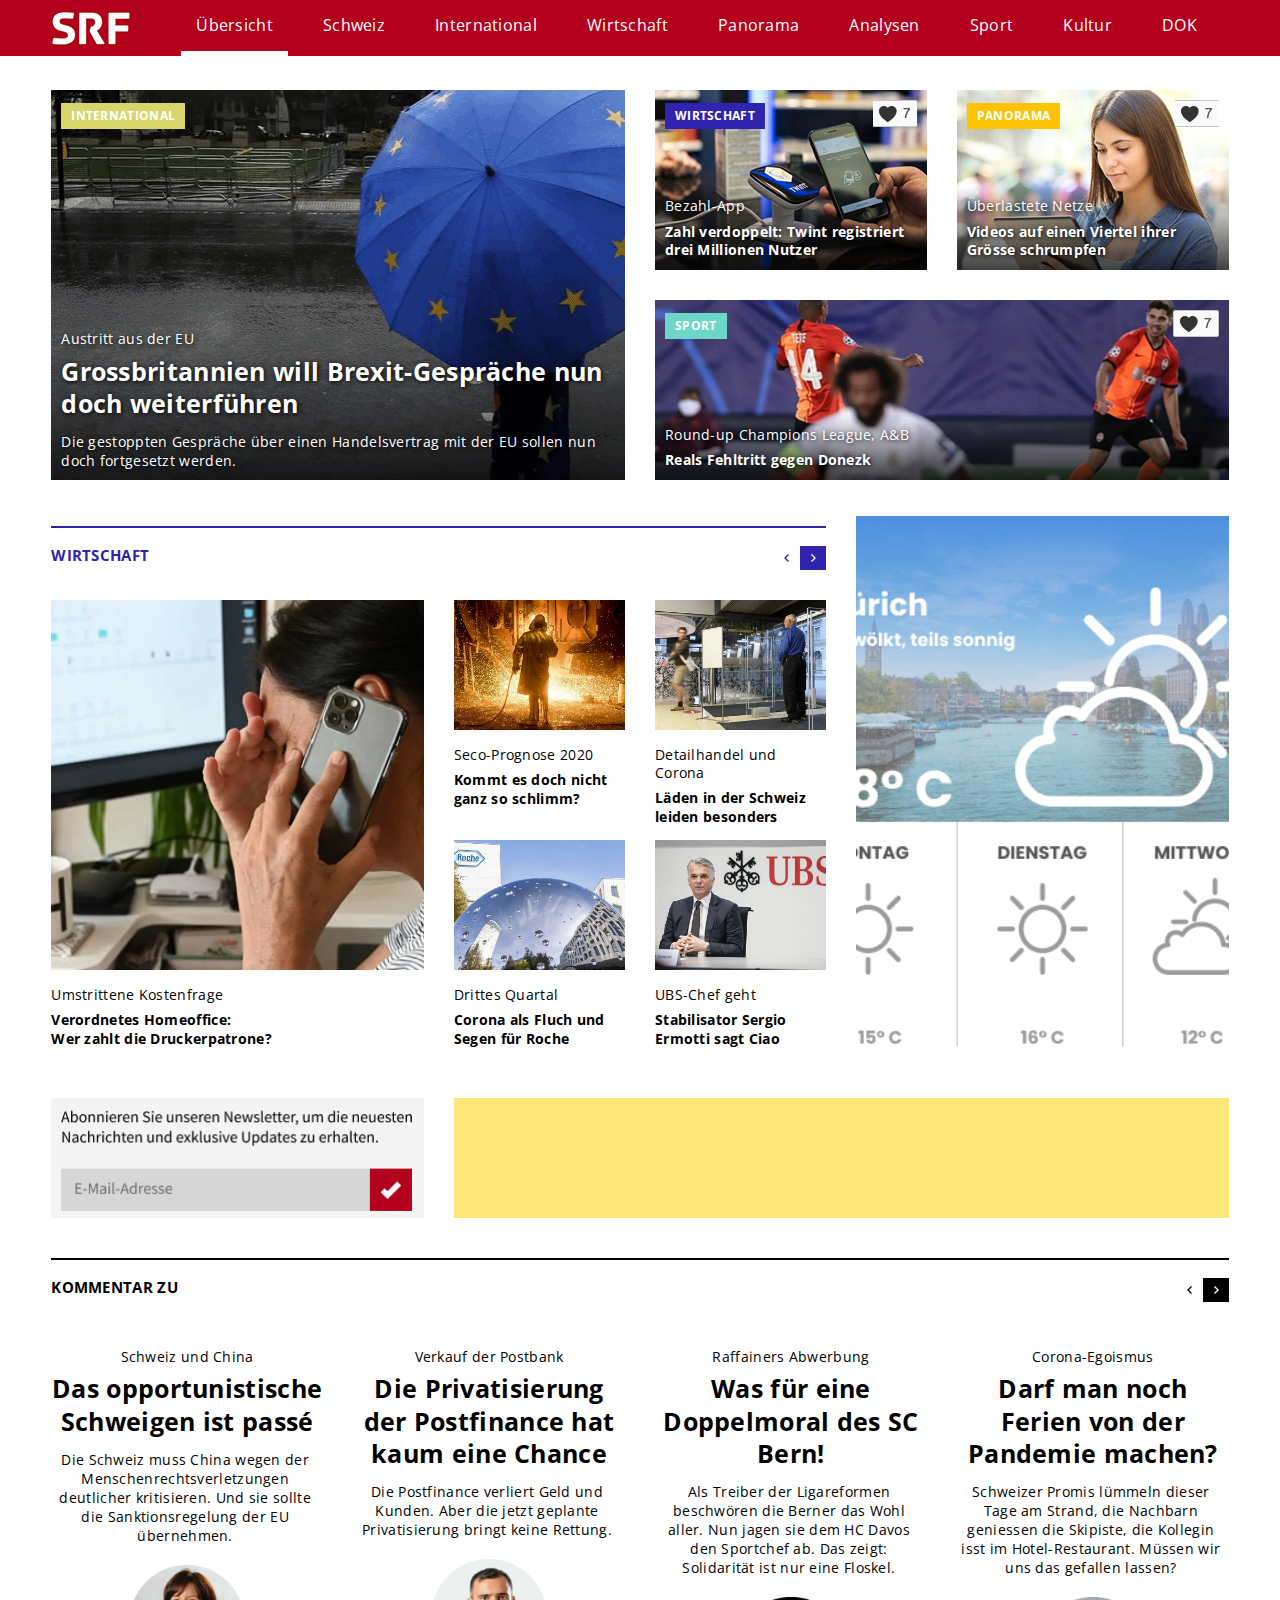
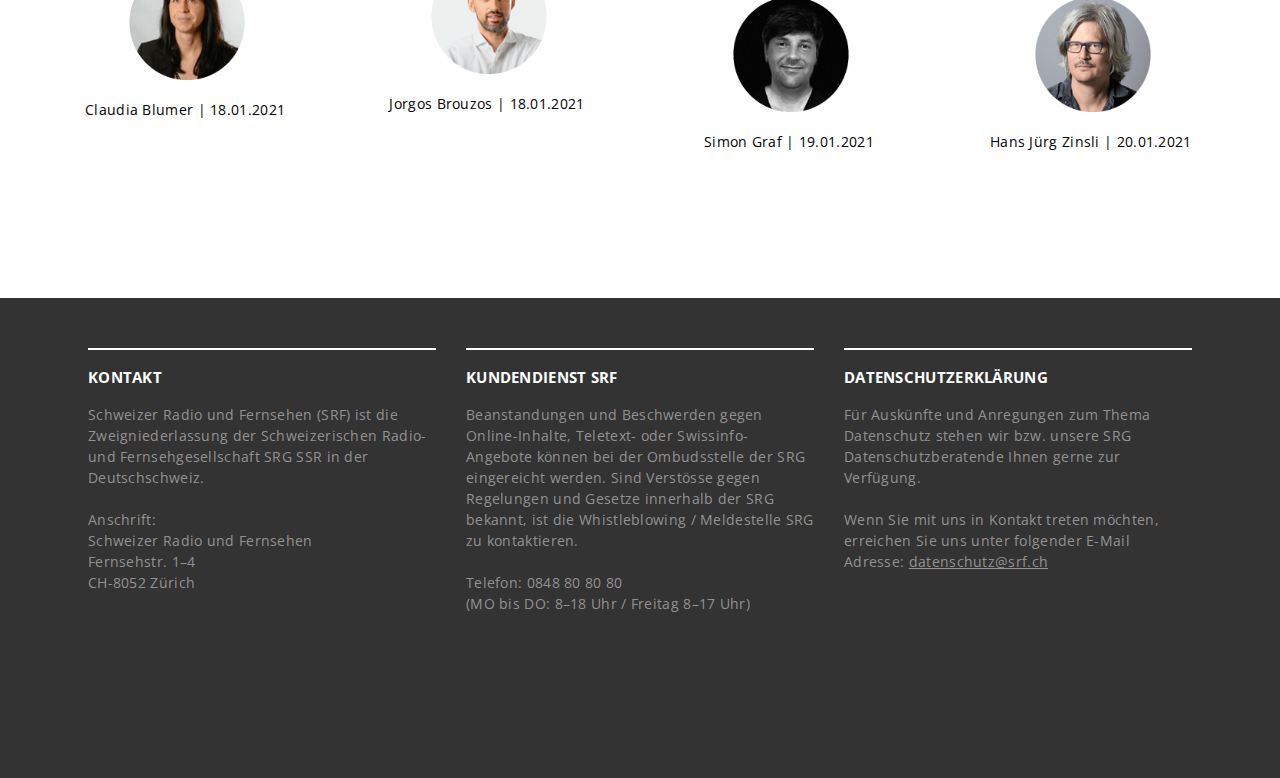
==== commit 604961da: "run build 2" ====
--- a/docs/index.html
+++ b/docs/index.html
@@ -6,4 +6,4 @@
                 a.id = "likebtn_wjs";
                 a.src = s;
                 m.parentNode.insertBefore(a, m)
-              })(document, "script", "//w.likebtn.com/js/w/widget.js");</script></div><div class="teaser_box"><div class="text_auf_bild"><h5>Austritt aus der EU</h5><h1>Grossbritannien will Brexit-Gespräche nun doch weiterführen</h1><h4>Die gestoppten Gespräche über einen Handelsvertrag mit der EU sollen nun doch fortgesetzt werden.</h4></div></div></div></div><div class="card-3-7"><div class="teaser"><div class="teaser_bild"><img src="./assets/images/NP_Bezahlen.png" alt="Bezahlung"/></div><div class="like_box_unlike"><img src="./assets/images/NP_unlike.png" alt="unlike"/></div><div class="teaser_tag"><p style="background-color:#3023AE;">WIRTSCHAFT</p></div><div class="teaser_box"><div id="text_auf_bild"><h5>Bezahl-App</h5><h3>Zahl verdoppelt: Twint registriert drei Millionen Nutzer</h3></div></div></div></div><div class="card-3-7"><div class="teaser"><div class="teaser_bild"><img src="./assets/images/NP_Netze.png" alt="Netzwerke"/></div><div class="like_box_unlike"><img src="./assets/images/NP_unlike.png" alt="unlike"/></div><div class="teaser_tag"><p style="background-color:#FFC300;">PANORAMA</p></div><div class="teaser_box"><div id="text_auf_bild"><h5>Überlastete Netze</h5><h3>Videos auf einen Viertel ihrer Grösse schrumpfen</h3></div></div></div></div><div class="card-6-7"><div class="teaser"><div class="teaser_bild"><img src="./assets/images/NP_Fussball.png" alt="Fussball"/><div class="like_box_unlike_fussball"><img src="./assets/images/NP_unlike.png" alt="unlike"/></div><div class="teaser_tag"><p style="background-color:#6DD7C7;">SPORT</p></div><div class="teaser_box"><div id="text_auf_bild"><h5>Round-up Champions League, A&B</h5><h3>Reals Fehltritt gegen Donezk</h3></div></div></div></div></div></div><br/><div class="grid-12-6 grid-test"><div class="card-8-1 wirtschaft-titel"><hr style="background-color:#3023AE"/><h6 style="color:#3023AE;width:80%">WIRTSCHAFT</h6><div style="float:right;height:1.2rem;width:auto;margin-top:-1em;"><img src="./assets/images/NP_Pfeile-Wirtschaft.svg"/></div></div><div class="card-4-17 wetter-widget"><div><img src="./assets/images/NP_wetter.png" alt="Wetter"/></div></div><div class="card-4-16 wirtschaft-beitrag-gross"><div class="bild_in_grid"><img src="./assets/images/NP_HomeOffice.png" alt="Netzwerke"/></div><h5>Umstrittene Kostenfrage</h5><h3>Verordnetes Homeoffice:<br/>Wer zahlt die Druckerpatrone?</h3></div><div class="card-2-8 wirtschaft-beitrag-klein-1"><div class="bild_in_grid_01"><img src="./assets/images/NP_Seco.png" alt="Seco"/></div><h5>Seco-Prognose 2020</h5><h3>Kommt es doch nicht ganz so schlimm?</h3></div><div class="card-2-8 wirtschaft-beitrag-klein-2"><div class="bild_in_grid_01"><img src="./assets/images/NP_Laeden.png" alt="Laeden"/></div><h5>Detailhandel und Corona</h5><h3>Läden in der Schweiz leiden besonders</h3></div><div class="card-2-8 wirtschaft-beitrag-klein-3"><div class="bild_in_grid_01"><img src="./assets/images/NP_Roche.png" alt="Roche"/></div><h5>Drittes Quartal</h5><h3>Corona als Fluch und Segen für Roche</h3></div><div class="card-2-8 wirtschaft-beitrag-klein-4"><div class="bild_in_grid_01"><img src="./assets/images/NP_UBS.png" alt="UBS"/></div><h5>UBS-Chef geht</h5><h3>Stabilisator Sergio Ermotti sagt Ciao</h3></div></div><br/><br/><br/><br/><br/><br/><br/><div class="grid-12-6"><div class="card-4-5 bild_in_grid_passend"><img src="./assets/images/NP_newsletter.png" alt="Newsletter"/></div><div class="card-8-5"><div class="bild_in_grid_passend"><img src="./assets/images/NP_Werbe-Banner.gif" alt="Werbung"/></div></div></div><br/><div class="grid-12-6"><div class="card-12-1"><hr/><h6>UNSERE KOLUMNE</h6><div style="float:right;height:1.2rem;width:auto;margin-top:-1em;"><img src="./assets/images/NP_Pfeile-Kolumne.svg"/></div></div></div><div class="grid-12-6"><div class="card-3-7"><div class="bild_in_grid_01"><img src="./assets/images/NP_Laeden.png" alt="Laeden"/></div><h5>USA</h5><h3>Ich bin ein Haupttitel und sage um was es geht</h3><h4>von Max Mustermann</h4></div><div class="card-3-7"><div class="bild_in_grid_01"><img src="./assets/images/NP_Laeden.png" alt="Laeden"/></div><h5>USA</h5><h3>Ich bin ein Haupttitel und sage um was es geht</h3><h4>von Max Mustermann</h4></div><div class="card-3-7"><div class="bild_in_grid_01"><img src="./assets/images/NP_Laeden.png" alt="Laeden"/></div><h5>USA</h5><h3>Ich bin ein Haupttitel und sage um was es geht</h3><h4>von Max Mustermann</h4></div><div class="card-3-7"><div class="bild_in_grid_01"><img src="./assets/images/NP_Laeden.png" alt="Laeden"/></div><h5>USA</h5><h3>Ich bin ein Haupttitel und sage um was es geht</h3><h4>von Max Mustermann</h4></div></div></div><br/><footer><div class="container"><div class="grid-12-6 footer"><div class="card-4-1"><hr style="background-color:white"/><h6 style="color:white">KONTAKT</h6><h5>Schweizer Radio und Fernsehen (SRF) ist die Zweigniederlassung der Schweizerischen Radio- und Fernsehgesellschaft SRG SSR in der Deutschschweiz.<br/><br/>Anschrift:<br/>Schweizer Radio und Fernsehen<br/>Fernsehstr. 1&ndash;4<br/>CH-8052 Zürich<br/></h5></div><div class="card-4-1"><hr style="background-color:white"/><h6 style="color:white">KUNDENDIENST SRF</h6><h5>Beanstandungen und Beschwerden gegen Online-Inhalte, Teletext- oder Swissinfo-Angebote können bei der Ombudsstelle der SRG eingereicht werden. Sind Verstösse gegen Regelungen und Gesetze innerhalb der SRG bekannt, ist die Whistleblowing / Meldestelle SRG zu kontaktieren.<br/><br/>Telefon: 0848 80 80 80<br/>(MO bis DO: 8&ndash;18 Uhr / Freitag 8&ndash;17 Uhr)</h5></div><div class="card-4-1"><hr style="background-color:white"/><h6 style="color:white">DATENSCHUTZERKLÄRUNG</h6><h5>Für Auskünfte und Anregungen zum Thema Datenschutz stehen wir bzw. unsere SRG Datenschutzberatende Ihnen gerne zur Verfügung.<br/><br/>Wenn Sie mit uns in Kontakt treten möchten, erreichen Sie uns unter folgender E-Mail Adresse: <u>datenschutz@srf.ch<u/></u></h5></div></div></div></footer><script src="./index.js"></script></body></html>+              })(document, "script", "//w.likebtn.com/js/w/widget.js");</script></div><div class="teaser_box"><div class="text_auf_bild"><h5>Austritt aus der EU</h5><h1>Grossbritannien will Brexit-Gespräche nun doch weiterführen</h1><h4>Die gestoppten Gespräche über einen Handelsvertrag mit der EU sollen nun doch fortgesetzt werden.</h4></div></div></div></div><div class="card-3-7"><div class="teaser"><div class="teaser_bild"><img src="./assets/images/NP_Bezahlen.png" alt="Bezahlung"/></div><div class="like_box_unlike"><img src="./assets/images/NP_unlike.png" alt="unlike"/></div><div class="teaser_tag"><p style="background-color:#3023AE;">WIRTSCHAFT</p></div><div class="teaser_box"><div id="text_auf_bild"><h5>Bezahl-App</h5><h3>Zahl verdoppelt: Twint registriert drei Millionen Nutzer</h3></div></div></div></div><div class="card-3-7"><div class="teaser"><div class="teaser_bild"><img src="./assets/images/NP_Netze.png" alt="Netzwerke"/></div><div class="like_box_unlike"><img src="./assets/images/NP_unlike.png" alt="unlike"/></div><div class="teaser_tag"><p style="background-color:#FFC300;">PANORAMA</p></div><div class="teaser_box"><div id="text_auf_bild"><h5>Überlastete Netze</h5><h3>Videos auf einen Viertel ihrer Grösse schrumpfen</h3></div></div></div></div><div class="card-6-7"><div class="teaser"><div class="teaser_bild"><img src="./assets/images/NP_Fussball.png" alt="Fussball"/><div class="like_box_unlike_fussball"><img src="./assets/images/NP_unlike.png" alt="unlike"/></div><div class="teaser_tag"><p style="background-color:#6DD7C7;">SPORT</p></div><div class="teaser_box"><div id="text_auf_bild"><h5>Round-up Champions League, A&B</h5><h3>Reals Fehltritt gegen Donezk</h3></div></div></div></div></div></div><br/><div class="grid-12-6 grid-test"><div class="card-8-1 wirtschaft-titel"><hr style="background-color:#3023AE"/><h6 style="color:#3023AE;width:80%">WIRTSCHAFT</h6><div style="float:right;height:1.2rem;width:auto;margin-top:-1em;"><img src="./assets/images/NP_Pfeile-Wirtschaft.svg"/></div></div><div class="card-4-17 wetter-widget"><div><img src="./assets/images/NP_wetter.png" alt="Wetter"/></div></div><div class="card-4-16 wirtschaft-beitrag-gross"><div class="bild_in_grid"><img src="./assets/images/NP_HomeOffice.png" alt="Netzwerke"/></div><h5>Umstrittene Kostenfrage</h5><h3>Verordnetes Homeoffice:<br/>Wer zahlt die Druckerpatrone?</h3></div><div class="card-2-8 wirtschaft-beitrag-klein-1"><div class="bild_in_grid_01"><img src="./assets/images/NP_Seco.png" alt="Seco"/></div><h5>Seco-Prognose 2020</h5><h3>Kommt es doch nicht ganz so schlimm?</h3></div><div class="card-2-8 wirtschaft-beitrag-klein-2"><div class="bild_in_grid_01"><img src="./assets/images/NP_Laeden.png" alt="Laeden"/></div><h5>Detailhandel und Corona</h5><h3>Läden in der Schweiz leiden besonders</h3></div><div class="card-2-8 wirtschaft-beitrag-klein-3"><div class="bild_in_grid_01"><img src="./assets/images/NP_Roche.png" alt="Roche"/></div><h5>Drittes Quartal</h5><h3>Corona als Fluch und Segen für Roche</h3></div><div class="card-2-8 wirtschaft-beitrag-klein-4"><div class="bild_in_grid_01"><img src="./assets/images/NP_UBS.png" alt="UBS"/></div><h5>UBS-Chef geht</h5><h3>Stabilisator Sergio Ermotti sagt Ciao</h3></div></div><br/><br/><br/><br/><br/><br/><br/><div class="grid-12-6"><div class="card-4-5 bild_in_grid_passend"><img src="./assets/images/NP_newsletter.png" alt="Newsletter"/></div><div class="card-8-5"><div class="bild_in_grid_passend"><img src="./assets/images/NP_Werbe-Banner.gif" alt="Werbung"/></div></div><div class="card-12-1"><hr/><h6>KOMMENTAR ZU</h6><div style="float:right;height:1.2rem;width:auto;margin-top:-1em;"><img src="./assets/images/NP_Pfeile-Kolumne.svg"/></div></div><div class="card-3-10" style="text-align: center"><h5>Schweiz und China</h5><h1>Das opportunistische Schweigen ist passé</h1><h4>Die Schweiz muss China wegen der Menschenrechtsverletzungen deutlicher kritisieren. Und sie sollte die Sanktionsregelung der EU übernehmen.</h4><div class="bild_in_grid_kolumne"><img src="./assets/images/NP_Kolumne-1.png" alt="Laeden"/></div><h4>Claudia Blumer | 18.01.2021</h4></div><div class="card-3-10" style="text-align: center"><h5>Verkauf der Postbank</h5><h1>Die Privatisierung der Postfinance hat kaum eine Chance</h1><h4>Die Postfinance verliert Geld und Kunden. Aber die jetzt geplante Privatisierung bringt keine Rettung.</h4><div class="bild_in_grid_kolumne"><img src="./assets/images/NP_Kolumne-2.png" alt="Laeden"/></div><h4>Jorgos Brouzos | 18.01.2021</h4></div><div class="card-3-10" style="text-align: center"><h5>Raffainers Abwerbung</h5><h1>Was für eine Doppelmoral des SC Bern!</h1><h4>Als Treiber der Ligareformen beschwören die Berner das Wohl aller. Nun jagen sie dem HC Davos den Sportchef ab. Das zeigt: Solidarität ist nur eine Floskel.</h4><div class="bild_in_grid_kolumne"><img src="./assets/images/NP_Kolumne-3.png" alt="Laeden"/></div><h4>Simon Graf | 19.01.2021</h4></div><div class="card-3-10" style="text-align: center"><h5>Corona-Egoismus</h5><h1>Darf man noch Ferien von der Pandemie machen?</h1><h4>Schweizer Promis lümmeln dieser Tage am Strand, die Nachbarn geniessen die Skipiste, die Kollegin isst im Hotel-Restaurant. Müssen wir uns das gefallen lassen?</h4><div class="bild_in_grid_kolumne"><img src="./assets/images/NP_Kolumne-4.png" alt="Laeden"/></div><h4>Hans Jürg Zinsli | 20.01.2021</h4></div></div></div><footer><div class="container"><div class="grid-12-6 footer"><div class="card-4-1"><hr style="background-color:white"/><h6 style="color:white">KONTAKT</h6><h5>Schweizer Radio und Fernsehen (SRF) ist die Zweigniederlassung der Schweizerischen Radio- und Fernsehgesellschaft SRG SSR in der Deutschschweiz.<br/><br/>Anschrift:<br/>Schweizer Radio und Fernsehen<br/>Fernsehstr. 1&ndash;4<br/>CH-8052 Zürich<br/></h5></div><div class="card-4-1"><hr style="background-color:white"/><h6 style="color:white">KUNDENDIENST SRF</h6><h5>Beanstandungen und Beschwerden gegen Online-Inhalte, Teletext- oder Swissinfo-Angebote können bei der Ombudsstelle der SRG eingereicht werden. Sind Verstösse gegen Regelungen und Gesetze innerhalb der SRG bekannt, ist die Whistleblowing / Meldestelle SRG zu kontaktieren.<br/><br/>Telefon: 0848 80 80 80<br/>(MO bis DO: 8&ndash;18 Uhr / Freitag 8&ndash;17 Uhr)</h5><br/></div><div class="card-4-1"><hr style="background-color:white"/><h6 style="color:white">DATENSCHUTZERKLÄRUNG</h6><h5>Für Auskünfte und Anregungen zum Thema Datenschutz stehen wir bzw. unsere SRG Datenschutzberatende Ihnen gerne zur Verfügung.<br/><br/>Wenn Sie mit uns in Kontakt treten möchten, erreichen Sie uns unter folgender E-Mail Adresse: <u>datenschutz@srf.ch<u/></u></h5></div></div></div></footer><script src="./index.js"></script></body></html>--- a/docs/main.css
+++ b/docs/main.css
@@ -1,4 +1,4 @@
 @import url(https://fonts.googleapis.com/css?family=Open+Sans:400,700);
-html{box-sizing:border-box;font-family:Open Sans,sans-serif;font-weight:400;font-size:16px;line-height:1.3}@media(min-width:700px){html{font-size:18px}}@media(min-width:1024px){html{font-size:20px}}*,:after,:before{box-sizing:inherit}body{letter-spacing:.015em}html.debug body:after{content:"mobile";position:fixed;right:0;bottom:0;font-size:12px;color:red;padding:.5em 1em;background-color:#ccc;z-index:9999999}@media(min-width:700px){html.debug body:after{content:"Size m"}}@media(min-width:1024px){html.debug body:after{content:"Size l"}}h1,h2,h3,h4,h5,h6{margin-top:1.2em;margin-bottom:.4em;padding:0}h1{font-size:1.2544rem;margin-bottom:.5em;margin-top:.25em}@media(min-width:700px){h1{font-size:1.44rem}}@media(min-width:1024px){h1{font-size:1.25rem}}h2{font-size:.784rem}@media(min-width:700px){h2{font-size:1.2rem}}@media(min-width:1024px){h2{font-size:1.25rem}}h3{font-size:1rem;margin-bottom:0;margin-top:.5em}@media(min-width:700px){h3{font-size:.72rem}}h4{font-size:1rem;line-height:normal;margin-top:0;margin-bottom:0;font-weight:400;padding-right:.2rem}@media(min-width:700px){h4{font-size:.72rem}}h5{font-size:.9rem;font-weight:400;margin-bottom:0}@media(min-width:700px){h5{font-size:.6912rem}}h6{font-size:.896rem;margin-bottom:0}@media(min-width:700px){h6{font-size:2.88rem}}@media(min-width:1024px){h6{font-size:.75rem}}a{color:red}a:hover{color:inherit}p{margin-top:0;margin-bottom:.8rem;font-size:.8rem;margin-bottom:0;margin-top:.25em}@media(min-width:700px){p{font-size:1.1rem}}@media(min-width:1024px){p{font-size:.8rem}}footer{position:hidden;padding:2em;bottom:0;left:0;right:0;background:#333;height:auto}.footer h5{color:#929292;font-size:1rem;line-height:150%}@media(min-width:700px){.footer h5{font-size:.7rem}}hr{height:2px;margin-left:auto;margin-right:auto;border:0}hr,img{width:100%}img{display:block;max-width:100%}.container{width:96%;margin:0 auto}.grid-12-6{grid-auto-flow:dense;display:grid;grid-template-columns:repeat(12,1fr);grid-column-gap:1.5rem;grid-template-rows:repeat(16,1fr);grid-row-gap:1.5rem}@media(min-width:700px){.grid-12-6{height:20rem}}.wirtschaft-titel{grid-area:wirtschaft-titel}.wetter-titel{grid-area:wetter-titel}.wirtschaft-beitrag-gross{grid-area:wirtschaft-beitrag-gross}.wirtschaft-beitrag-klein-1{grid-area:wirtschaft-beitrag-klein-1}.wirtschaft-beitrag-klein-2{grid-area:wirtschaft-beitrag-klein-2}.wirtschaft-beitrag-klein-3{grid-area:wirtschaft-beitrag-klein-3}.wirtschaft-beitrag-klein-4{grid-area:wirtschaft-beitrag-klein-4}.wetter-widget{grid-area:wetter-widget}.grid-test{grid-template-areas:"wirtschaft-titel wirtschaft-titel wirtschaft-titel wirtschaft-titel wirtschaft-titel wirtschaft-titel wirtschaft-titel wirtschaft-titel wirtschaft-titel wirtschaft-titel wirtschaft-titel wirtschaft-titel" "wirtschaft-beitrag-gross wirtschaft-beitrag-gross wirtschaft-beitrag-gross wirtschaft-beitrag-gross wirtschaft-beitrag-gross wirtschaft-beitrag-gross wirtschaft-beitrag-gross wirtschaft-beitrag-gross wirtschaft-beitrag-gross wirtschaft-beitrag-gross wirtschaft-beitrag-gross wirtschaft-beitrag-gross" "wirtschaft-beitrag-gross wirtschaft-beitrag-gross wirtschaft-beitrag-gross wirtschaft-beitrag-gross wirtschaft-beitrag-gross wirtschaft-beitrag-gross wirtschaft-beitrag-gross wirtschaft-beitrag-gross wirtschaft-beitrag-gross wirtschaft-beitrag-gross wirtschaft-beitrag-gross wirtschaft-beitrag-gross" "wirtschaft-beitrag-gross wirtschaft-beitrag-gross wirtschaft-beitrag-gross wirtschaft-beitrag-gross wirtschaft-beitrag-gross wirtschaft-beitrag-gross wirtschaft-beitrag-gross wirtschaft-beitrag-gross wirtschaft-beitrag-gross wirtschaft-beitrag-gross wirtschaft-beitrag-gross wirtschaft-beitrag-gross" "wirtschaft-beitrag-gross wirtschaft-beitrag-gross wirtschaft-beitrag-gross wirtschaft-beitrag-gross wirtschaft-beitrag-gross wirtschaft-beitrag-gross wirtschaft-beitrag-gross wirtschaft-beitrag-gross wirtschaft-beitrag-gross wirtschaft-beitrag-gross wirtschaft-beitrag-gross wirtschaft-beitrag-gross" "wirtschaft-beitrag-gross wirtschaft-beitrag-gross wirtschaft-beitrag-gross wirtschaft-beitrag-gross wirtschaft-beitrag-gross wirtschaft-beitrag-gross wirtschaft-beitrag-gross wirtschaft-beitrag-gross wirtschaft-beitrag-gross wirtschaft-beitrag-gross wirtschaft-beitrag-gross wirtschaft-beitrag-gross" "wetter-widget wetter-widget wetter-widget wetter-widget wetter-widget wetter-widget wetter-widget wetter-widget wetter-widget wetter-widget wetter-widget wetter-widget" "wetter-widget wetter-widget wetter-widget wetter-widget wetter-widget wetter-widget wetter-widget wetter-widget wetter-widget wetter-widget wetter-widget wetter-widget" "wetter-widget wetter-widget wetter-widget wetter-widget wetter-widget wetter-widget wetter-widget wetter-widget wetter-widget wetter-widget wetter-widget wetter-widget" "wetter-widget wetter-widget wetter-widget wetter-widget wetter-widget wetter-widget wetter-widget wetter-widget wetter-widget wetter-widget wetter-widget wetter-widget" "wirtschaft-beitrag-klein-1 wirtschaft-beitrag-klein-1 wirtschaft-beitrag-klein-1 wirtschaft-beitrag-klein-1 wirtschaft-beitrag-klein-1 wirtschaft-beitrag-klein-1 wirtschaft-beitrag-klein-2 wirtschaft-beitrag-klein-2 wirtschaft-beitrag-klein-2 wirtschaft-beitrag-klein-2 wirtschaft-beitrag-klein-2 wirtschaft-beitrag-klein-2" "wirtschaft-beitrag-klein-1 wirtschaft-beitrag-klein-1 wirtschaft-beitrag-klein-1 wirtschaft-beitrag-klein-1 wirtschaft-beitrag-klein-1 wirtschaft-beitrag-klein-1 wirtschaft-beitrag-klein-2 wirtschaft-beitrag-klein-2 wirtschaft-beitrag-klein-2 wirtschaft-beitrag-klein-2 wirtschaft-beitrag-klein-2 wirtschaft-beitrag-klein-2" "wirtschaft-beitrag-klein-1 wirtschaft-beitrag-klein-1 wirtschaft-beitrag-klein-1 wirtschaft-beitrag-klein-1 wirtschaft-beitrag-klein-1 wirtschaft-beitrag-klein-1 wirtschaft-beitrag-klein-2 wirtschaft-beitrag-klein-2 wirtschaft-beitrag-klein-2 wirtschaft-beitrag-klein-2 wirtschaft-beitrag-klein-2 wirtschaft-beitrag-klein-2" "wirtschaft-beitrag-klein-3 wirtschaft-beitrag-klein-3 wirtschaft-beitrag-klein-3 wirtschaft-beitrag-klein-3 wirtschaft-beitrag-klein-3 wirtschaft-beitrag-klein-3 wirtschaft-beitrag-klein-4 wirtschaft-beitrag-klein-4 wirtschaft-beitrag-klein-4 wirtschaft-beitrag-klein-4 wirtschaft-beitrag-klein-4 wirtschaft-beitrag-klein-4" "wirtschaft-beitrag-klein-3 wirtschaft-beitrag-klein-3 wirtschaft-beitrag-klein-3 wirtschaft-beitrag-klein-3 wirtschaft-beitrag-klein-3 wirtschaft-beitrag-klein-3 wirtschaft-beitrag-klein-4 wirtschaft-beitrag-klein-4 wirtschaft-beitrag-klein-4 wirtschaft-beitrag-klein-4 wirtschaft-beitrag-klein-4 wirtschaft-beitrag-klein-4" "wirtschaft-beitrag-klein-3 wirtschaft-beitrag-klein-3 wirtschaft-beitrag-klein-3 wirtschaft-beitrag-klein-3 wirtschaft-beitrag-klein-3 wirtschaft-beitrag-klein-3 wirtschaft-beitrag-klein-4 wirtschaft-beitrag-klein-4 wirtschaft-beitrag-klein-4 wirtschaft-beitrag-klein-4 wirtschaft-beitrag-klein-4 wirtschaft-beitrag-klein-4"}@media(min-width:700px){.grid-test{grid-template-areas:"wirtschaft-titel wirtschaft-titel wirtschaft-titel wirtschaft-titel wirtschaft-titel wirtschaft-titel wirtschaft-titel wirtschaft-titel wetter-titel wetter-titel wetter-titel wetter-titel" "wirtschaft-beitrag-gross wirtschaft-beitrag-gross wirtschaft-beitrag-gross wirtschaft-beitrag-gross wirtschaft-beitrag-klein-1 wirtschaft-beitrag-klein-1 wirtschaft-beitrag-klein-2 wirtschaft-beitrag-klein-2 wetter-widget wetter-widget wetter-widget wetter-widget" "wirtschaft-beitrag-gross wirtschaft-beitrag-gross wirtschaft-beitrag-gross wirtschaft-beitrag-gross wirtschaft-beitrag-klein-1 wirtschaft-beitrag-klein-1 wirtschaft-beitrag-klein-2 wirtschaft-beitrag-klein-2 wetter-widget wetter-widget wetter-widget wetter-widget" "wirtschaft-beitrag-gross wirtschaft-beitrag-gross wirtschaft-beitrag-gross wirtschaft-beitrag-gross wirtschaft-beitrag-klein-1 wirtschaft-beitrag-klein-1 wirtschaft-beitrag-klein-2 wirtschaft-beitrag-klein-2 wetter-widget wetter-widget wetter-widget wetter-widget" "wirtschaft-beitrag-gross wirtschaft-beitrag-gross wirtschaft-beitrag-gross wirtschaft-beitrag-gross wirtschaft-beitrag-klein-1 wirtschaft-beitrag-klein-1 wirtschaft-beitrag-klein-2 wirtschaft-beitrag-klein-2 wetter-widget wetter-widget wetter-widget wetter-widget" "wirtschaft-beitrag-gross wirtschaft-beitrag-gross wirtschaft-beitrag-gross wirtschaft-beitrag-gross wirtschaft-beitrag-klein-1 wirtschaft-beitrag-klein-1 wirtschaft-beitrag-klein-2 wirtschaft-beitrag-klein-2 wetter-widget wetter-widget wetter-widget wetter-widget" "wirtschaft-beitrag-gross wirtschaft-beitrag-gross wirtschaft-beitrag-gross wirtschaft-beitrag-gross wirtschaft-beitrag-klein-1 wirtschaft-beitrag-klein-1 wirtschaft-beitrag-klein-2 wirtschaft-beitrag-klein-2 wetter-widget wetter-widget wetter-widget wetter-widget" "wirtschaft-beitrag-gross wirtschaft-beitrag-gross wirtschaft-beitrag-gross wirtschaft-beitrag-gross wirtschaft-beitrag-klein-1 wirtschaft-beitrag-klein-1 wirtschaft-beitrag-klein-2 wirtschaft-beitrag-klein-2 wetter-widget wetter-widget wetter-widget wetter-widget" "wirtschaft-beitrag-gross wirtschaft-beitrag-gross wirtschaft-beitrag-gross wirtschaft-beitrag-gross wirtschaft-beitrag-klein-1 wirtschaft-beitrag-klein-1 wirtschaft-beitrag-klein-2 wirtschaft-beitrag-klein-2 wetter-widget wetter-widget wetter-widget wetter-widget" "wirtschaft-beitrag-gross wirtschaft-beitrag-gross wirtschaft-beitrag-gross wirtschaft-beitrag-gross wirtschaft-beitrag-klein-3 wirtschaft-beitrag-klein-3 wirtschaft-beitrag-klein-4 wirtschaft-beitrag-klein-4 wetter-widget wetter-widget wetter-widget wetter-widget" "wirtschaft-beitrag-gross wirtschaft-beitrag-gross wirtschaft-beitrag-gross wirtschaft-beitrag-gross wirtschaft-beitrag-klein-3 wirtschaft-beitrag-klein-3 wirtschaft-beitrag-klein-4 wirtschaft-beitrag-klein-4 wetter-widget wetter-widget wetter-widget wetter-widget" "wirtschaft-beitrag-gross wirtschaft-beitrag-gross wirtschaft-beitrag-gross wirtschaft-beitrag-gross wirtschaft-beitrag-klein-3 wirtschaft-beitrag-klein-3 wirtschaft-beitrag-klein-4 wirtschaft-beitrag-klein-4 wetter-widget wetter-widget wetter-widget wetter-widget" "wirtschaft-beitrag-gross wirtschaft-beitrag-gross wirtschaft-beitrag-gross wirtschaft-beitrag-gross wirtschaft-beitrag-klein-3 wirtschaft-beitrag-klein-3 wirtschaft-beitrag-klein-4 wirtschaft-beitrag-klein-4 wetter-widget wetter-widget wetter-widget wetter-widget" "wirtschaft-beitrag-gross wirtschaft-beitrag-gross wirtschaft-beitrag-gross wirtschaft-beitrag-gross wirtschaft-beitrag-klein-3 wirtschaft-beitrag-klein-3 wirtschaft-beitrag-klein-4 wirtschaft-beitrag-klein-4 wetter-widget wetter-widget wetter-widget wetter-widget" "wirtschaft-beitrag-gross wirtschaft-beitrag-gross wirtschaft-beitrag-gross wirtschaft-beitrag-gross wirtschaft-beitrag-klein-3 wirtschaft-beitrag-klein-3 wirtschaft-beitrag-klein-4 wirtschaft-beitrag-klein-4 wetter-widget wetter-widget wetter-widget wetter-widget" "wirtschaft-beitrag-gross wirtschaft-beitrag-gross wirtschaft-beitrag-gross wirtschaft-beitrag-gross wirtschaft-beitrag-klein-3 wirtschaft-beitrag-klein-3 wirtschaft-beitrag-klein-4 wirtschaft-beitrag-klein-4 wetter-widget wetter-widget wetter-widget wetter-widget" "wirtschaft-beitrag-gross wirtschaft-beitrag-gross wirtschaft-beitrag-gross wirtschaft-beitrag-gross wirtschaft-beitrag-klein-3 wirtschaft-beitrag-klein-3 wirtschaft-beitrag-klein-4 wirtschaft-beitrag-klein-4 wetter-widget wetter-widget wetter-widget wetter-widget"}}.grid-12-6 img{display:block;-o-object-fit:cover;object-fit:cover;width:100%;height:100%}.card-1-2{grid-column:span 1;grid-row:span 2}.card-2-4{grid-column:span 6;grid-row:span 1}@media(min-width:700px){.card-2-4{grid-column:span 2;grid-row:span 4}}.card-2-6{grid-column:span 2;grid-row:span 6}.card-2-7{grid-column:span 2;grid-row:span 7}.card-2-8{grid-column:span 6;grid-row:span 1}@media(min-width:700px){.card-2-8{grid-column:span 2;grid-row:span 8}}.card-3-1{grid-column:span 3;grid-row:span 1}.card-3-2{grid-column:span 3;grid-row:span 2}.card-3-3{grid-column:span 3;grid-row:span 3}.card-3-4{grid-column:span 3;grid-row:span 4}.card-3-7{grid-column:span 12;grid-row:span 13}@media(min-width:700px){.card-3-7{grid-column:span 3;grid-row:span 7}}.card-4-1{grid-column:span 12;grid-row:span 1}@media(min-width:700px){.card-4-1{grid-column:span 4;grid-row:span 1}}.card-4-2{grid-column:span 12;grid-row:span 1}@media(min-width:700px){.card-4-2{grid-column:span 4;grid-row:span 2}}.card-4-4{grid-column:span 12;grid-row:span 9}@media(min-width:700px){.card-4-4{grid-column:span 4;grid-row:span 4}}.card-4-5{grid-column:span 12;grid-row:span 7}@media(min-width:700px){.card-4-5{grid-column:span 4;grid-row:span 5}}.card-4-6{grid-column:span 4;grid-row:span 6}.card-4-7{grid-column:span 4;grid-row:span 7}.card-4-8{grid-column:span 4;grid-row:span 8}.card-4-9{grid-column:span 4;grid-row:span 9}.card-4-13{grid-column:span 4;grid-row:span 13}.card-4-14{grid-column:span 4;grid-row:span 14}.card-4-15{grid-column:span 12;grid-row:span 1}@media(min-width:700px){.card-4-15{grid-column:span 4;grid-row:span 15}}.card-4-16{grid-column:span 12;grid-row:span 2}@media(min-width:700px){.card-4-16{grid-column:span 4;grid-row:span 16}}.card-4-17{grid-column:span 12;grid-row:span 2}@media(min-width:700px){.card-4-17{grid-column:span 4;grid-row:span 17}}.card-4-18{grid-column:span 12;grid-row:span 7}@media(min-width:700px){.card-4-18{grid-column:span 4;grid-row:span 18}}.card-6-3{grid-column:span 6;grid-row:span 3}.card-6-2{grid-column:span 6;grid-row:span 2}.card-6-4{grid-column:span 6;grid-row:span 4}.card-6-7{grid-column:span 12;grid-row:span 13}@media(min-width:700px){.card-6-7{grid-column:span 6;grid-row:span 7}}.card-6-14{grid-column:span 12;grid-row:span 13}@media(min-width:700px){.card-6-14{grid-column:span 6;grid-row:span 14}}.card-8-1{grid-column:span 12;grid-row:span 1;align-items:center}@media(min-width:700px){.card-8-1{grid-column:span 8;grid-row:span 1}}.card-8-2{grid-column:span 12;grid-row:span 1;align-items:center}@media(min-width:700px){.card-8-2{grid-column:span 8;grid-row:span 2}}.card-8-4{grid-column:span 12;grid-row:span 4;align-items:center}@media(min-width:700px){.card-8-4{grid-column:span 8;grid-row:span 4}}.card-8-5{grid-column:span 12;grid-row:span 4;align-items:center}@media(min-width:700px){.card-8-5{grid-column:span 8;grid-row:span 5}}.card-8-16{grid-column:span 12;grid-row:span 6;align-items:center}@media(min-width:700px){.card-8-16{grid-column:span 8;grid-row:span 16}}.card-8-17{grid-column:span 12;grid-row:span 20;align-items:center}@media(min-width:700px){.card-8-17{grid-column:span 8;grid-row:span 17}}.card-12-16{grid-column:span 12;grid-row:span 20;align-items:center}@media(min-width:700px){.card-12-16{grid-column:span 12;grid-row:span 16}}.card-12-1{grid-column:span 12;grid-row:span 1;align-items:center}@media(min-width:700px){.card-12-1{grid-column:span 12;grid-row:span 1}}.bild_in_grid{overflow:hidden;height:18.5rem}.bild_in_grid_01{overflow:hidden;height:6.5rem}.bild_in_grid_passend{overflow:hidden;width:100%}.grid-innen{grid-column-gap:1%}html.debug .grid-innen{background-image:url("[data-uri]");background-size:100% 100%;background-position:center 0;background-repeat:repeat-y;background-color:rgba(255,255,102,.15)}html.debug div[class^=card-],html.debug div[class^=column-]{background-color:rgba(255,255,0,.3);border:1px solid rgba(255,0,0,.8);min-height:3rem}.grid-innen{grid-auto-flow:dense;display:grid;grid-template-columns:repeat(1,1fr);grid-column-gap:1.5rem;grid-template-rows:repeat(4,1fr);grid-row-gap:1.5rem;height:15rem}.grid-innen img{display:block;-o-object-fit:cover;object-fit:cover;width:100%;height:100%}.card-innen-2-4{grid-column:span 2;grid-row:span 4}.sticky{position:fixed;top:0;width:100%}.topnav .search-container{float:right}.topnav .search-container button{float:right;padding:6px 10px;margin-top:8px;margin-right:16px;background:#b3001d;font-size:16px;border:none}.topnav .search-container button:hover{background:#fff}@media screen and (max-width:600px){.topnav .search-container{float:left}.topnav .search-container button,.topnav a{float:left;display:block;text-align:left;width:100%;margin:0;padding:14px}}.topnav{overflow:hidden;background-color:#b3001d;position:fixed;top:0;width:100%;height:110%}@media(min-width:700px){.topnav{height:100%}}.topnav a{float:left;display:block;color:#fff;text-align:center;padding:20px;text-decoration:none;font-size:16px}.topnav a:hover{border-bottom:6px solid #fff}.topnav input[type=text]{float:right;padding:6px;border:none;margin-top:8px;margin-right:16px;font-size:17px}@media screen and (max-width:600px){.topnav a,.topnav input[type=text]{float:none;display:block;text-align:left;width:100%;margin:0;padding:14px}.topnav input[type=text]{border:1px solid #ccc}}----------------------------------------------------- html{font-family:Open Sans,sans-serif;font-weight:400;font-size:16px;line-height:1.4;color:#fff}body{margin:0}a{float:left;display:block;text-align:center;padding:15px;text-decoration:none;font-size:16px;border-bottom:5px solid transparent}a,a.nav__item--active,a:hover{color:#fff}a:hover{border-color:#fff}a.international:hover{border-color:#d7d66d}a.schweiz:hover{border-color:#9b9b9b}a.wirtschaft:hover{border-color:#3023ae}a.panorama:hover{border-color:#ffc300}a.analysen:hover{border-color:#4a90e2}a.sport:hover{border-color:#6dd7c7}a.kultur:hover{border-color:#c86dd7}a.dok:hover{border-color:#333}a.nav__item--active{border-color:#fff}.container{font-weight:400;width:92%;max-width:60rem;margin-left:auto;margin-right:auto}.container--first-content{margin-top:5rem}.header{position:fixed;top:0;width:100%;background-color:#b3001d;height:4.4rem;z-index:1}@media(min-width:700px){.header{height:2.8rem}}.container--nav{height:120%;display:flex;align-items:center}@media(min-width:700px){.container--nav{height:100%}}.nav{position:relative;width:100%}.nav:after{content:"";width:1.25em;height:100%;position:absolute;top:0;right:0;background:linear-gradient(90deg,rgba(179,0,29,0),#b3001d)}@media(min-width:700px){.nav:after{height:90%}}.nav__inner{overflow-x:auto;overflow-y:hidden;display:flex;width:100%;scrollbar-width:none}.logo{overflow:hidden;position:absolute;margin-top:-1rem;margin-left:-.5rem;height:5rem}@media(min-width:700px){.logo{height:2.8rem;margin-top:-.2rem}}.nav__inner::-webkit-scrollbar{display:none}.nav__inner:after{display:block;content:"";width:1.25em;flex-grow:0;flex-shrink:0;flex-basis:1.25em}.nav__item{white-space:nowrap}.nav__item+.nav__item{margin-left:1.25em}.teaser{position:relative}.teaser_tag p{top:10;background-color:#d7d66d;padding:.25rem .5rem;font-size:12;font-weight:700}.teaser_box,.teaser_tag p{position:absolute;left:10;color:#fff}.teaser_box{bottom:10;text-shadow:1px 1px 5px #000}h1.text_auf_bild{font-size:24;line-height:22;font-style:bold}h3.text_auf_bild{font-size:12;line-height:24}.like_box,.like_box_unlike{position:absolute;right:10;top:10}.like_box_unlike{overflow:hidden;height:1.6rem;width:10%}@media(min-width:700px){.like_box_unlike{height:1.35rem;width:16%}}.like_box_unlike_fussball{position:absolute;right:10;top:10;overflow:hidden;height:1.6rem;width:10%}@media(min-width:700px){.like_box_unlike_fussball{height:1.35rem;width:8%}}hr{background-color:#3023ae}h6{color:#3023ae}hr{background-color:#000}h6{color:#000}
+html{box-sizing:border-box;font-family:Open Sans,sans-serif;font-weight:400;font-size:16px;line-height:1.3}@media(min-width:700px){html{font-size:18px}}@media(min-width:1024px){html{font-size:20px}}*,:after,:before{box-sizing:inherit}body{letter-spacing:.015em}html.debug body:after{content:"mobile";position:fixed;right:0;bottom:0;font-size:12px;color:red;padding:.5em 1em;background-color:#ccc;z-index:9999999}@media(min-width:700px){html.debug body:after{content:"Size m"}}@media(min-width:1024px){html.debug body:after{content:"Size l"}}h1,h2,h3,h4,h5,h6{margin-top:1.2em;margin-bottom:.4em;padding:0}h1{font-size:1.2544rem;margin-bottom:.5em;margin-top:.25em}@media(min-width:700px){h1{font-size:1.44rem}}@media(min-width:1024px){h1{font-size:1.25rem}}h2{font-size:.784rem}@media(min-width:700px){h2{font-size:1.2rem}}@media(min-width:1024px){h2{font-size:1.25rem}}h3{font-size:1rem;margin-bottom:0;margin-top:.5em}@media(min-width:700px){h3{font-size:.72rem}}h4{font-size:1rem;line-height:normal;margin-top:0;margin-bottom:0;font-weight:400;padding-right:.2rem}@media(min-width:700px){h4{font-size:.72rem}}h5{font-size:.9rem;font-weight:400;margin-bottom:0}@media(min-width:700px){h5{font-size:.6912rem}}h6{font-size:.896rem;margin-bottom:0}@media(min-width:700px){h6{font-size:2.88rem}}@media(min-width:1024px){h6{font-size:.75rem}}a{color:red}a:hover{color:inherit}p{margin-top:0;margin-bottom:.8rem;font-size:.8rem;margin-bottom:0;margin-top:.25em}@media(min-width:700px){p{font-size:1.1rem}}@media(min-width:1024px){p{font-size:.8rem}}footer{position:hidden;padding:2em;bottom:0;left:0;right:0;background:#333;height:auto;margin-top:20rem}.footer h5{color:#929292;font-size:1rem;line-height:150%}@media(min-width:700px){.footer h5{font-size:.7rem}}hr{height:2px;margin-left:auto;margin-right:auto;border:0}hr,img{width:100%}img{display:block;max-width:100%}.container{width:96%;margin:0 auto}.grid-12-6{grid-auto-flow:dense;display:grid;grid-template-columns:repeat(12,1fr);grid-column-gap:1.5rem;grid-template-rows:repeat(16,1fr);grid-row-gap:1.5rem}@media(min-width:700px){.grid-12-6{height:20rem}}.wirtschaft-titel{grid-area:wirtschaft-titel}.wetter-titel{grid-area:wetter-titel}.wirtschaft-beitrag-gross{grid-area:wirtschaft-beitrag-gross}.wirtschaft-beitrag-klein-1{grid-area:wirtschaft-beitrag-klein-1}.wirtschaft-beitrag-klein-2{grid-area:wirtschaft-beitrag-klein-2}.wirtschaft-beitrag-klein-3{grid-area:wirtschaft-beitrag-klein-3}.wirtschaft-beitrag-klein-4{grid-area:wirtschaft-beitrag-klein-4}.wetter-widget{grid-area:wetter-widget}.grid-test{grid-template-areas:"wirtschaft-titel wirtschaft-titel wirtschaft-titel wirtschaft-titel wirtschaft-titel wirtschaft-titel wirtschaft-titel wirtschaft-titel wirtschaft-titel wirtschaft-titel wirtschaft-titel wirtschaft-titel" "wirtschaft-beitrag-gross wirtschaft-beitrag-gross wirtschaft-beitrag-gross wirtschaft-beitrag-gross wirtschaft-beitrag-gross wirtschaft-beitrag-gross wirtschaft-beitrag-gross wirtschaft-beitrag-gross wirtschaft-beitrag-gross wirtschaft-beitrag-gross wirtschaft-beitrag-gross wirtschaft-beitrag-gross" "wirtschaft-beitrag-gross wirtschaft-beitrag-gross wirtschaft-beitrag-gross wirtschaft-beitrag-gross wirtschaft-beitrag-gross wirtschaft-beitrag-gross wirtschaft-beitrag-gross wirtschaft-beitrag-gross wirtschaft-beitrag-gross wirtschaft-beitrag-gross wirtschaft-beitrag-gross wirtschaft-beitrag-gross" "wirtschaft-beitrag-gross wirtschaft-beitrag-gross wirtschaft-beitrag-gross wirtschaft-beitrag-gross wirtschaft-beitrag-gross wirtschaft-beitrag-gross wirtschaft-beitrag-gross wirtschaft-beitrag-gross wirtschaft-beitrag-gross wirtschaft-beitrag-gross wirtschaft-beitrag-gross wirtschaft-beitrag-gross" "wirtschaft-beitrag-gross wirtschaft-beitrag-gross wirtschaft-beitrag-gross wirtschaft-beitrag-gross wirtschaft-beitrag-gross wirtschaft-beitrag-gross wirtschaft-beitrag-gross wirtschaft-beitrag-gross wirtschaft-beitrag-gross wirtschaft-beitrag-gross wirtschaft-beitrag-gross wirtschaft-beitrag-gross" "wirtschaft-beitrag-gross wirtschaft-beitrag-gross wirtschaft-beitrag-gross wirtschaft-beitrag-gross wirtschaft-beitrag-gross wirtschaft-beitrag-gross wirtschaft-beitrag-gross wirtschaft-beitrag-gross wirtschaft-beitrag-gross wirtschaft-beitrag-gross wirtschaft-beitrag-gross wirtschaft-beitrag-gross" "wetter-widget wetter-widget wetter-widget wetter-widget wetter-widget wetter-widget wetter-widget wetter-widget wetter-widget wetter-widget wetter-widget wetter-widget" "wetter-widget wetter-widget wetter-widget wetter-widget wetter-widget wetter-widget wetter-widget wetter-widget wetter-widget wetter-widget wetter-widget wetter-widget" "wetter-widget wetter-widget wetter-widget wetter-widget wetter-widget wetter-widget wetter-widget wetter-widget wetter-widget wetter-widget wetter-widget wetter-widget" "wetter-widget wetter-widget wetter-widget wetter-widget wetter-widget wetter-widget wetter-widget wetter-widget wetter-widget wetter-widget wetter-widget wetter-widget" "wirtschaft-beitrag-klein-1 wirtschaft-beitrag-klein-1 wirtschaft-beitrag-klein-1 wirtschaft-beitrag-klein-1 wirtschaft-beitrag-klein-1 wirtschaft-beitrag-klein-1 wirtschaft-beitrag-klein-2 wirtschaft-beitrag-klein-2 wirtschaft-beitrag-klein-2 wirtschaft-beitrag-klein-2 wirtschaft-beitrag-klein-2 wirtschaft-beitrag-klein-2" "wirtschaft-beitrag-klein-1 wirtschaft-beitrag-klein-1 wirtschaft-beitrag-klein-1 wirtschaft-beitrag-klein-1 wirtschaft-beitrag-klein-1 wirtschaft-beitrag-klein-1 wirtschaft-beitrag-klein-2 wirtschaft-beitrag-klein-2 wirtschaft-beitrag-klein-2 wirtschaft-beitrag-klein-2 wirtschaft-beitrag-klein-2 wirtschaft-beitrag-klein-2" "wirtschaft-beitrag-klein-1 wirtschaft-beitrag-klein-1 wirtschaft-beitrag-klein-1 wirtschaft-beitrag-klein-1 wirtschaft-beitrag-klein-1 wirtschaft-beitrag-klein-1 wirtschaft-beitrag-klein-2 wirtschaft-beitrag-klein-2 wirtschaft-beitrag-klein-2 wirtschaft-beitrag-klein-2 wirtschaft-beitrag-klein-2 wirtschaft-beitrag-klein-2" "wirtschaft-beitrag-klein-3 wirtschaft-beitrag-klein-3 wirtschaft-beitrag-klein-3 wirtschaft-beitrag-klein-3 wirtschaft-beitrag-klein-3 wirtschaft-beitrag-klein-3 wirtschaft-beitrag-klein-4 wirtschaft-beitrag-klein-4 wirtschaft-beitrag-klein-4 wirtschaft-beitrag-klein-4 wirtschaft-beitrag-klein-4 wirtschaft-beitrag-klein-4" "wirtschaft-beitrag-klein-3 wirtschaft-beitrag-klein-3 wirtschaft-beitrag-klein-3 wirtschaft-beitrag-klein-3 wirtschaft-beitrag-klein-3 wirtschaft-beitrag-klein-3 wirtschaft-beitrag-klein-4 wirtschaft-beitrag-klein-4 wirtschaft-beitrag-klein-4 wirtschaft-beitrag-klein-4 wirtschaft-beitrag-klein-4 wirtschaft-beitrag-klein-4" "wirtschaft-beitrag-klein-3 wirtschaft-beitrag-klein-3 wirtschaft-beitrag-klein-3 wirtschaft-beitrag-klein-3 wirtschaft-beitrag-klein-3 wirtschaft-beitrag-klein-3 wirtschaft-beitrag-klein-4 wirtschaft-beitrag-klein-4 wirtschaft-beitrag-klein-4 wirtschaft-beitrag-klein-4 wirtschaft-beitrag-klein-4 wirtschaft-beitrag-klein-4"}@media(min-width:700px){.grid-test{grid-template-areas:"wirtschaft-titel wirtschaft-titel wirtschaft-titel wirtschaft-titel wirtschaft-titel wirtschaft-titel wirtschaft-titel wirtschaft-titel wetter-titel wetter-titel wetter-titel wetter-titel" "wirtschaft-beitrag-gross wirtschaft-beitrag-gross wirtschaft-beitrag-gross wirtschaft-beitrag-gross wirtschaft-beitrag-klein-1 wirtschaft-beitrag-klein-1 wirtschaft-beitrag-klein-2 wirtschaft-beitrag-klein-2 wetter-widget wetter-widget wetter-widget wetter-widget" "wirtschaft-beitrag-gross wirtschaft-beitrag-gross wirtschaft-beitrag-gross wirtschaft-beitrag-gross wirtschaft-beitrag-klein-1 wirtschaft-beitrag-klein-1 wirtschaft-beitrag-klein-2 wirtschaft-beitrag-klein-2 wetter-widget wetter-widget wetter-widget wetter-widget" "wirtschaft-beitrag-gross wirtschaft-beitrag-gross wirtschaft-beitrag-gross wirtschaft-beitrag-gross wirtschaft-beitrag-klein-1 wirtschaft-beitrag-klein-1 wirtschaft-beitrag-klein-2 wirtschaft-beitrag-klein-2 wetter-widget wetter-widget wetter-widget wetter-widget" "wirtschaft-beitrag-gross wirtschaft-beitrag-gross wirtschaft-beitrag-gross wirtschaft-beitrag-gross wirtschaft-beitrag-klein-1 wirtschaft-beitrag-klein-1 wirtschaft-beitrag-klein-2 wirtschaft-beitrag-klein-2 wetter-widget wetter-widget wetter-widget wetter-widget" "wirtschaft-beitrag-gross wirtschaft-beitrag-gross wirtschaft-beitrag-gross wirtschaft-beitrag-gross wirtschaft-beitrag-klein-1 wirtschaft-beitrag-klein-1 wirtschaft-beitrag-klein-2 wirtschaft-beitrag-klein-2 wetter-widget wetter-widget wetter-widget wetter-widget" "wirtschaft-beitrag-gross wirtschaft-beitrag-gross wirtschaft-beitrag-gross wirtschaft-beitrag-gross wirtschaft-beitrag-klein-1 wirtschaft-beitrag-klein-1 wirtschaft-beitrag-klein-2 wirtschaft-beitrag-klein-2 wetter-widget wetter-widget wetter-widget wetter-widget" "wirtschaft-beitrag-gross wirtschaft-beitrag-gross wirtschaft-beitrag-gross wirtschaft-beitrag-gross wirtschaft-beitrag-klein-1 wirtschaft-beitrag-klein-1 wirtschaft-beitrag-klein-2 wirtschaft-beitrag-klein-2 wetter-widget wetter-widget wetter-widget wetter-widget" "wirtschaft-beitrag-gross wirtschaft-beitrag-gross wirtschaft-beitrag-gross wirtschaft-beitrag-gross wirtschaft-beitrag-klein-1 wirtschaft-beitrag-klein-1 wirtschaft-beitrag-klein-2 wirtschaft-beitrag-klein-2 wetter-widget wetter-widget wetter-widget wetter-widget" "wirtschaft-beitrag-gross wirtschaft-beitrag-gross wirtschaft-beitrag-gross wirtschaft-beitrag-gross wirtschaft-beitrag-klein-3 wirtschaft-beitrag-klein-3 wirtschaft-beitrag-klein-4 wirtschaft-beitrag-klein-4 wetter-widget wetter-widget wetter-widget wetter-widget" "wirtschaft-beitrag-gross wirtschaft-beitrag-gross wirtschaft-beitrag-gross wirtschaft-beitrag-gross wirtschaft-beitrag-klein-3 wirtschaft-beitrag-klein-3 wirtschaft-beitrag-klein-4 wirtschaft-beitrag-klein-4 wetter-widget wetter-widget wetter-widget wetter-widget" "wirtschaft-beitrag-gross wirtschaft-beitrag-gross wirtschaft-beitrag-gross wirtschaft-beitrag-gross wirtschaft-beitrag-klein-3 wirtschaft-beitrag-klein-3 wirtschaft-beitrag-klein-4 wirtschaft-beitrag-klein-4 wetter-widget wetter-widget wetter-widget wetter-widget" "wirtschaft-beitrag-gross wirtschaft-beitrag-gross wirtschaft-beitrag-gross wirtschaft-beitrag-gross wirtschaft-beitrag-klein-3 wirtschaft-beitrag-klein-3 wirtschaft-beitrag-klein-4 wirtschaft-beitrag-klein-4 wetter-widget wetter-widget wetter-widget wetter-widget" "wirtschaft-beitrag-gross wirtschaft-beitrag-gross wirtschaft-beitrag-gross wirtschaft-beitrag-gross wirtschaft-beitrag-klein-3 wirtschaft-beitrag-klein-3 wirtschaft-beitrag-klein-4 wirtschaft-beitrag-klein-4 wetter-widget wetter-widget wetter-widget wetter-widget" "wirtschaft-beitrag-gross wirtschaft-beitrag-gross wirtschaft-beitrag-gross wirtschaft-beitrag-gross wirtschaft-beitrag-klein-3 wirtschaft-beitrag-klein-3 wirtschaft-beitrag-klein-4 wirtschaft-beitrag-klein-4 wetter-widget wetter-widget wetter-widget wetter-widget" "wirtschaft-beitrag-gross wirtschaft-beitrag-gross wirtschaft-beitrag-gross wirtschaft-beitrag-gross wirtschaft-beitrag-klein-3 wirtschaft-beitrag-klein-3 wirtschaft-beitrag-klein-4 wirtschaft-beitrag-klein-4 wetter-widget wetter-widget wetter-widget wetter-widget" "wirtschaft-beitrag-gross wirtschaft-beitrag-gross wirtschaft-beitrag-gross wirtschaft-beitrag-gross wirtschaft-beitrag-klein-3 wirtschaft-beitrag-klein-3 wirtschaft-beitrag-klein-4 wirtschaft-beitrag-klein-4 wetter-widget wetter-widget wetter-widget wetter-widget"}}.grid-12-6 img{display:block;-o-object-fit:cover;object-fit:cover;width:100%;height:100%}.card-1-2{grid-column:span 1;grid-row:span 2}.card-2-4{grid-column:span 6;grid-row:span 1}@media(min-width:700px){.card-2-4{grid-column:span 2;grid-row:span 4}}.card-2-6{grid-column:span 2;grid-row:span 6}.card-2-7{grid-column:span 2;grid-row:span 7}.card-2-8{grid-column:span 6;grid-row:span 1}@media(min-width:700px){.card-2-8{grid-column:span 2;grid-row:span 8}}.card-3-1{grid-column:span 3;grid-row:span 1}.card-3-2{grid-column:span 3;grid-row:span 2}.card-3-3{grid-column:span 3;grid-row:span 3}.card-3-4{grid-column:span 3;grid-row:span 4}.card-3-7{grid-column:span 12;grid-row:span 13}@media(min-width:700px){.card-3-7{grid-column:span 3;grid-row:span 7}}.card-3-10{grid-column:span 12;grid-row:span 15;padding-bottom:2rem}@media(min-width:700px){.card-3-10{grid-column:span 3;grid-row:span 10}}.card-4-1{grid-column:span 12;grid-row:span 1}@media(min-width:700px){.card-4-1{grid-column:span 4;grid-row:span 1}}.card-4-2{grid-column:span 12;grid-row:span 1}@media(min-width:700px){.card-4-2{grid-column:span 4;grid-row:span 2}}.card-4-4{grid-column:span 12;grid-row:span 9}@media(min-width:700px){.card-4-4{grid-column:span 4;grid-row:span 4}}.card-4-5{grid-column:span 12;grid-row:span 7}@media(min-width:700px){.card-4-5{grid-column:span 4;grid-row:span 5}}.card-4-6{grid-column:span 4;grid-row:span 6}.card-4-7{grid-column:span 4;grid-row:span 7}.card-4-8{grid-column:span 4;grid-row:span 8}.card-4-9{grid-column:span 4;grid-row:span 9}.card-4-13{grid-column:span 4;grid-row:span 13}.card-4-14{grid-column:span 4;grid-row:span 14}.card-4-15{grid-column:span 12;grid-row:span 1}@media(min-width:700px){.card-4-15{grid-column:span 4;grid-row:span 15}}.card-4-16{grid-column:span 12;grid-row:span 2}@media(min-width:700px){.card-4-16{grid-column:span 4;grid-row:span 16}}.card-4-17{grid-column:span 12;grid-row:span 2}@media(min-width:700px){.card-4-17{grid-column:span 4;grid-row:span 17}}.card-4-18{grid-column:span 12;grid-row:span 7}@media(min-width:700px){.card-4-18{grid-column:span 4;grid-row:span 18}}.card-6-3{grid-column:span 6;grid-row:span 3}.card-6-2{grid-column:span 6;grid-row:span 2}.card-6-4{grid-column:span 6;grid-row:span 4}.card-6-7{grid-column:span 12;grid-row:span 13}@media(min-width:700px){.card-6-7{grid-column:span 6;grid-row:span 7}}.card-6-14{grid-column:span 12;grid-row:span 13}@media(min-width:700px){.card-6-14{grid-column:span 6;grid-row:span 14}}.card-8-1{grid-column:span 12;grid-row:span 1;align-items:center}@media(min-width:700px){.card-8-1{grid-column:span 8;grid-row:span 1}}.card-8-2{grid-column:span 12;grid-row:span 1;align-items:center}@media(min-width:700px){.card-8-2{grid-column:span 8;grid-row:span 2}}.card-8-4{grid-column:span 12;grid-row:span 4;align-items:center}@media(min-width:700px){.card-8-4{grid-column:span 8;grid-row:span 4}}.card-8-5{grid-column:span 12;grid-row:span 4;align-items:center}@media(min-width:700px){.card-8-5{grid-column:span 8;grid-row:span 5}}.card-8-16{grid-column:span 12;grid-row:span 6;align-items:center}@media(min-width:700px){.card-8-16{grid-column:span 8;grid-row:span 16}}.card-8-17{grid-column:span 12;grid-row:span 20;align-items:center}@media(min-width:700px){.card-8-17{grid-column:span 8;grid-row:span 17}}.card-12-16{grid-column:span 12;grid-row:span 20;align-items:center}@media(min-width:700px){.card-12-16{grid-column:span 12;grid-row:span 16}}.card-12-1{grid-column:span 12;grid-row:span 1;align-items:center}@media(min-width:700px){.card-12-1{grid-column:span 12;grid-row:span 1}}.bild_in_grid{overflow:hidden;height:18.5rem}.bild_in_grid_01{overflow:hidden;height:6.5rem}.bild_in_grid_passend{overflow:hidden;width:100%}.bild_in_grid_kolumne{overflow:hidden;width:35%;height:35%;margin:1rem auto}@media(min-width:700px){.bild_in_grid_kolumne{width:50%;height:50%}}.grid-innen{grid-column-gap:1%}html.debug .grid-innen{background-image:url("[data-uri]");background-size:100% 100%;background-position:center 0;background-repeat:repeat-y;background-color:rgba(255,255,102,.15)}html.debug div[class^=card-],html.debug div[class^=column-]{background-color:rgba(255,255,0,.3);border:1px solid rgba(255,0,0,.8);min-height:3rem}.grid-innen{grid-auto-flow:dense;display:grid;grid-template-columns:repeat(1,1fr);grid-column-gap:1.5rem;grid-template-rows:repeat(4,1fr);grid-row-gap:1.5rem;height:15rem}.grid-innen img{display:block;-o-object-fit:cover;object-fit:cover;width:100%;height:100%}.card-innen-2-4{grid-column:span 2;grid-row:span 4}.sticky{position:fixed;top:0;width:100%}.topnav .search-container{float:right}.topnav .search-container button{float:right;padding:6px 10px;margin-top:8px;margin-right:16px;background:#b3001d;font-size:16px;border:none}.topnav .search-container button:hover{background:#fff}@media screen and (max-width:600px){.topnav .search-container{float:left}.topnav .search-container button,.topnav a{float:left;display:block;text-align:left;width:100%;margin:0;padding:14px}}.topnav{overflow:hidden;background-color:#b3001d;position:fixed;top:0;width:100%;height:110%}@media(min-width:700px){.topnav{height:100%}}.topnav a{float:left;display:block;color:#fff;text-align:center;padding:20px;text-decoration:none;font-size:16px}.topnav a:hover{border-bottom:6px solid #fff}.topnav input[type=text]{float:right;padding:6px;border:none;margin-top:8px;margin-right:16px;font-size:17px}@media screen and (max-width:600px){.topnav a,.topnav input[type=text]{float:none;display:block;text-align:left;width:100%;margin:0;padding:14px}.topnav input[type=text]{border:1px solid #ccc}}----------------------------------------------------- html{font-family:Open Sans,sans-serif;font-weight:400;font-size:16px;line-height:1.4;color:#fff}body{margin:0}a{float:left;display:block;text-align:center;padding:15px;text-decoration:none;font-size:16px;border-bottom:5px solid transparent}a,a.nav__item--active,a:hover{color:#fff}a:hover{border-color:#fff}a.international:hover{border-color:#d7d66d}a.schweiz:hover{border-color:#9b9b9b}a.wirtschaft:hover{border-color:#3023ae}a.panorama:hover{border-color:#ffc300}a.analysen:hover{border-color:#4a90e2}a.sport:hover{border-color:#6dd7c7}a.kultur:hover{border-color:#c86dd7}a.dok:hover{border-color:#333}a.nav__item--active{border-color:#fff}.container{font-weight:400;width:92%;max-width:60rem;margin-left:auto;margin-right:auto}.container--first-content{margin-top:5rem}.header{position:fixed;top:0;width:100%;background-color:#b3001d;height:4.4rem;z-index:1}@media(min-width:700px){.header{height:2.8rem}}.container--nav{height:120%;display:flex;align-items:center}@media(min-width:700px){.container--nav{height:100%}}.nav{position:relative;width:100%}.nav:after{content:"";width:1.25em;height:100%;position:absolute;top:0;right:0;background:linear-gradient(90deg,rgba(179,0,29,0),#b3001d)}@media(min-width:700px){.nav:after{height:90%}}.nav__inner{overflow-x:auto;overflow-y:hidden;display:flex;width:100%;scrollbar-width:none}.logo{overflow:hidden;position:absolute;margin-top:-1rem;margin-left:-.5rem;height:5rem}@media(min-width:700px){.logo{height:2.8rem;margin-top:-.2rem}}.nav__inner::-webkit-scrollbar{display:none}.nav__inner:after{display:block;content:"";width:1.25em;flex-grow:0;flex-shrink:0;flex-basis:1.25em}.nav__item{white-space:nowrap}.nav__item+.nav__item{margin-left:1.25em}.teaser{position:relative}.teaser_tag p{top:10;background-color:#d7d66d;padding:.25rem .5rem;font-size:12;font-weight:700}.teaser_box,.teaser_tag p{position:absolute;left:10;color:#fff}.teaser_box{bottom:10;text-shadow:1px 1px 5px #000}h1.text_auf_bild{font-size:24;line-height:22;font-style:bold}h3.text_auf_bild{font-size:12;line-height:24}.like_box,.like_box_unlike{position:absolute;right:10;top:10}.like_box_unlike{overflow:hidden;height:1.6rem;width:10%}@media(min-width:700px){.like_box_unlike{height:1.35rem;width:16%}}.like_box_unlike_fussball{position:absolute;right:10;top:10;overflow:hidden;height:1.6rem;width:10%}@media(min-width:700px){.like_box_unlike_fussball{height:1.35rem;width:8%}}hr{background-color:#3023ae}h6{color:#3023ae}hr{background-color:#000}h6{color:#000}
 .like__btn{color:inherit;border:0;box-shadow:none;background-color:#ddd;text-shadow:none;margin:0;padding:0;cursor:pointer;line-height:inherit;font-size:inherit;font-family:inherit}.like__btn:focus{outline:0!important}
 .teaser{background-color:#fdd}.teaser--special{background-color:#dfd}
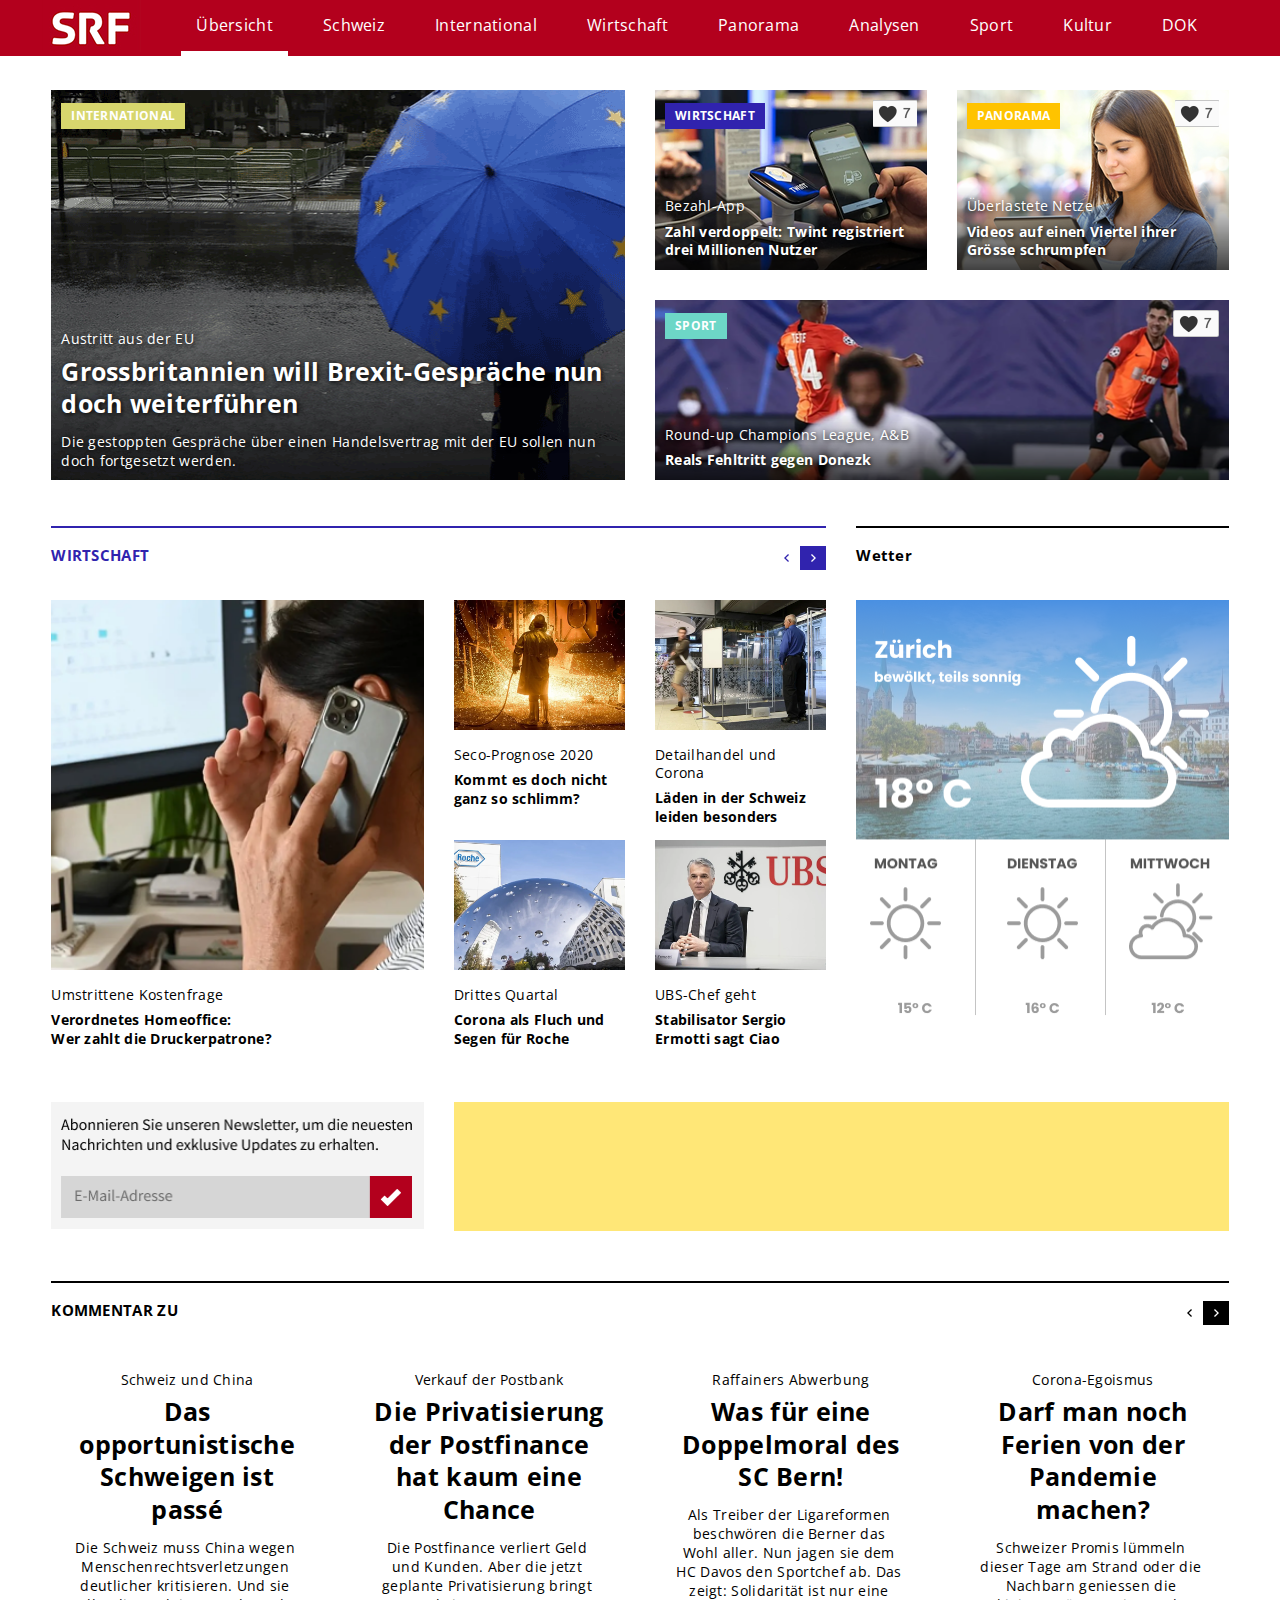
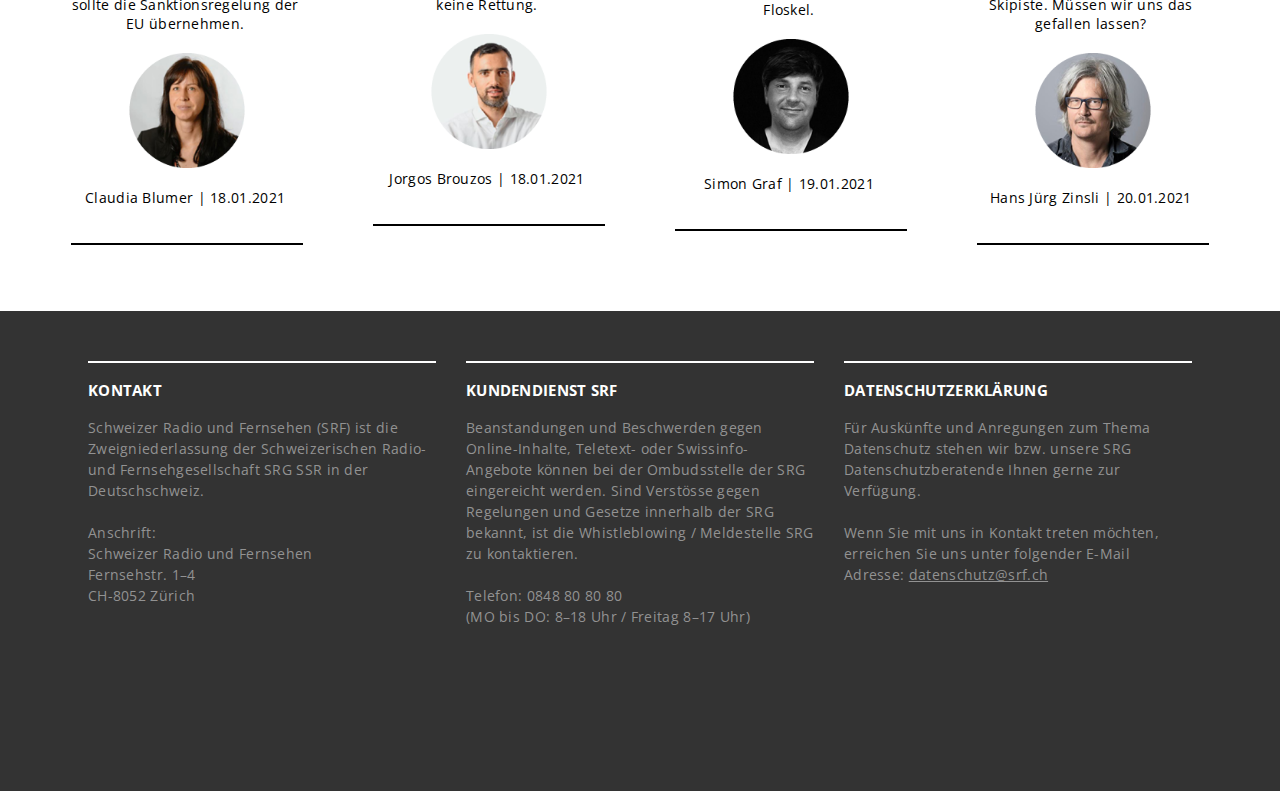
==== commit 52211033: "run build" ====
--- a/docs/index.html
+++ b/docs/index.html
@@ -6,4 +6,4 @@
                 a.id = "likebtn_wjs";
                 a.src = s;
                 m.parentNode.insertBefore(a, m)
-              })(document, "script", "//w.likebtn.com/js/w/widget.js");</script></div><div class="teaser_box"><div class="text_auf_bild"><h5>Austritt aus der EU</h5><h1>Grossbritannien will Brexit-Gespräche nun doch weiterführen</h1><h4>Die gestoppten Gespräche über einen Handelsvertrag mit der EU sollen nun doch fortgesetzt werden.</h4></div></div></div></div><div class="card-3-7"><div class="teaser"><div class="teaser_bild"><img src="./assets/images/NP_Bezahlen.png" alt="Bezahlung"/></div><div class="like_box_unlike"><img src="./assets/images/NP_unlike.png" alt="unlike"/></div><div class="teaser_tag"><p style="background-color:#3023AE;">WIRTSCHAFT</p></div><div class="teaser_box"><div id="text_auf_bild"><h5>Bezahl-App</h5><h3>Zahl verdoppelt: Twint registriert drei Millionen Nutzer</h3></div></div></div></div><div class="card-3-7"><div class="teaser"><div class="teaser_bild"><img src="./assets/images/NP_Netze.png" alt="Netzwerke"/></div><div class="like_box_unlike"><img src="./assets/images/NP_unlike.png" alt="unlike"/></div><div class="teaser_tag"><p style="background-color:#FFC300;">PANORAMA</p></div><div class="teaser_box"><div id="text_auf_bild"><h5>Überlastete Netze</h5><h3>Videos auf einen Viertel ihrer Grösse schrumpfen</h3></div></div></div></div><div class="card-6-7"><div class="teaser"><div class="teaser_bild"><img src="./assets/images/NP_Fussball.png" alt="Fussball"/><div class="like_box_unlike_fussball"><img src="./assets/images/NP_unlike.png" alt="unlike"/></div><div class="teaser_tag"><p style="background-color:#6DD7C7;">SPORT</p></div><div class="teaser_box"><div id="text_auf_bild"><h5>Round-up Champions League, A&B</h5><h3>Reals Fehltritt gegen Donezk</h3></div></div></div></div></div></div><br/><div class="grid-12-6 grid-test"><div class="card-8-1 wirtschaft-titel"><hr style="background-color:#3023AE"/><h6 style="color:#3023AE;width:80%">WIRTSCHAFT</h6><div style="float:right;height:1.2rem;width:auto;margin-top:-1em;"><img src="./assets/images/NP_Pfeile-Wirtschaft.svg"/></div></div><div class="card-4-17 wetter-widget"><div><img src="./assets/images/NP_wetter.png" alt="Wetter"/></div></div><div class="card-4-16 wirtschaft-beitrag-gross"><div class="bild_in_grid"><img src="./assets/images/NP_HomeOffice.png" alt="Netzwerke"/></div><h5>Umstrittene Kostenfrage</h5><h3>Verordnetes Homeoffice:<br/>Wer zahlt die Druckerpatrone?</h3></div><div class="card-2-8 wirtschaft-beitrag-klein-1"><div class="bild_in_grid_01"><img src="./assets/images/NP_Seco.png" alt="Seco"/></div><h5>Seco-Prognose 2020</h5><h3>Kommt es doch nicht ganz so schlimm?</h3></div><div class="card-2-8 wirtschaft-beitrag-klein-2"><div class="bild_in_grid_01"><img src="./assets/images/NP_Laeden.png" alt="Laeden"/></div><h5>Detailhandel und Corona</h5><h3>Läden in der Schweiz leiden besonders</h3></div><div class="card-2-8 wirtschaft-beitrag-klein-3"><div class="bild_in_grid_01"><img src="./assets/images/NP_Roche.png" alt="Roche"/></div><h5>Drittes Quartal</h5><h3>Corona als Fluch und Segen für Roche</h3></div><div class="card-2-8 wirtschaft-beitrag-klein-4"><div class="bild_in_grid_01"><img src="./assets/images/NP_UBS.png" alt="UBS"/></div><h5>UBS-Chef geht</h5><h3>Stabilisator Sergio Ermotti sagt Ciao</h3></div></div><br/><br/><br/><br/><br/><br/><br/><div class="grid-12-6"><div class="card-4-5 bild_in_grid_passend"><img src="./assets/images/NP_newsletter.png" alt="Newsletter"/></div><div class="card-8-5"><div class="bild_in_grid_passend"><img src="./assets/images/NP_Werbe-Banner.gif" alt="Werbung"/></div></div><div class="card-12-1"><hr/><h6>KOMMENTAR ZU</h6><div style="float:right;height:1.2rem;width:auto;margin-top:-1em;"><img src="./assets/images/NP_Pfeile-Kolumne.svg"/></div></div><div class="card-3-10" style="text-align: center"><h5>Schweiz und China</h5><h1>Das opportunistische Schweigen ist passé</h1><h4>Die Schweiz muss China wegen der Menschenrechtsverletzungen deutlicher kritisieren. Und sie sollte die Sanktionsregelung der EU übernehmen.</h4><div class="bild_in_grid_kolumne"><img src="./assets/images/NP_Kolumne-1.png" alt="Laeden"/></div><h4>Claudia Blumer | 18.01.2021</h4></div><div class="card-3-10" style="text-align: center"><h5>Verkauf der Postbank</h5><h1>Die Privatisierung der Postfinance hat kaum eine Chance</h1><h4>Die Postfinance verliert Geld und Kunden. Aber die jetzt geplante Privatisierung bringt keine Rettung.</h4><div class="bild_in_grid_kolumne"><img src="./assets/images/NP_Kolumne-2.png" alt="Laeden"/></div><h4>Jorgos Brouzos | 18.01.2021</h4></div><div class="card-3-10" style="text-align: center"><h5>Raffainers Abwerbung</h5><h1>Was für eine Doppelmoral des SC Bern!</h1><h4>Als Treiber der Ligareformen beschwören die Berner das Wohl aller. Nun jagen sie dem HC Davos den Sportchef ab. Das zeigt: Solidarität ist nur eine Floskel.</h4><div class="bild_in_grid_kolumne"><img src="./assets/images/NP_Kolumne-3.png" alt="Laeden"/></div><h4>Simon Graf | 19.01.2021</h4></div><div class="card-3-10" style="text-align: center"><h5>Corona-Egoismus</h5><h1>Darf man noch Ferien von der Pandemie machen?</h1><h4>Schweizer Promis lümmeln dieser Tage am Strand, die Nachbarn geniessen die Skipiste, die Kollegin isst im Hotel-Restaurant. Müssen wir uns das gefallen lassen?</h4><div class="bild_in_grid_kolumne"><img src="./assets/images/NP_Kolumne-4.png" alt="Laeden"/></div><h4>Hans Jürg Zinsli | 20.01.2021</h4></div></div></div><footer><div class="container"><div class="grid-12-6 footer"><div class="card-4-1"><hr style="background-color:white"/><h6 style="color:white">KONTAKT</h6><h5>Schweizer Radio und Fernsehen (SRF) ist die Zweigniederlassung der Schweizerischen Radio- und Fernsehgesellschaft SRG SSR in der Deutschschweiz.<br/><br/>Anschrift:<br/>Schweizer Radio und Fernsehen<br/>Fernsehstr. 1&ndash;4<br/>CH-8052 Zürich<br/></h5></div><div class="card-4-1"><hr style="background-color:white"/><h6 style="color:white">KUNDENDIENST SRF</h6><h5>Beanstandungen und Beschwerden gegen Online-Inhalte, Teletext- oder Swissinfo-Angebote können bei der Ombudsstelle der SRG eingereicht werden. Sind Verstösse gegen Regelungen und Gesetze innerhalb der SRG bekannt, ist die Whistleblowing / Meldestelle SRG zu kontaktieren.<br/><br/>Telefon: 0848 80 80 80<br/>(MO bis DO: 8&ndash;18 Uhr / Freitag 8&ndash;17 Uhr)</h5><br/></div><div class="card-4-1"><hr style="background-color:white"/><h6 style="color:white">DATENSCHUTZERKLÄRUNG</h6><h5>Für Auskünfte und Anregungen zum Thema Datenschutz stehen wir bzw. unsere SRG Datenschutzberatende Ihnen gerne zur Verfügung.<br/><br/>Wenn Sie mit uns in Kontakt treten möchten, erreichen Sie uns unter folgender E-Mail Adresse: <u>datenschutz@srf.ch<u/></u></h5></div></div></div></footer><script src="./index.js"></script></body></html>+              })(document, "script", "//w.likebtn.com/js/w/widget.js");</script></div><div class="teaser_box"><div class="text_auf_bild"><h5>Austritt aus der EU</h5><h1>Grossbritannien will Brexit-Gespräche nun doch weiterführen</h1><h4>Die gestoppten Gespräche über einen Handelsvertrag mit der EU sollen nun doch fortgesetzt werden.</h4></div></div></div></div><div class="card-3-7"><div class="teaser"><div class="teaser_bild"><img src="./assets/images/NP_Bezahlen.png" alt="Bezahlung"/></div><div class="like_box_unlike"><img src="./assets/images/NP_unlike.png" alt="unlike"/></div><div class="teaser_tag"><p style="background-color:#3023AE;">WIRTSCHAFT</p></div><div class="teaser_box"><div id="text_auf_bild"><h5>Bezahl-App</h5><h3>Zahl verdoppelt: Twint registriert drei Millionen Nutzer</h3></div></div></div></div><div class="card-3-7"><div class="teaser"><div class="teaser_bild"><img src="./assets/images/NP_Netze.png" alt="Netzwerke"/></div><div class="like_box_unlike"><img src="./assets/images/NP_unlike.png" alt="unlike"/></div><div class="teaser_tag"><p style="background-color:#FFC300;">PANORAMA</p></div><div class="teaser_box"><div id="text_auf_bild"><h5>Überlastete Netze</h5><h3>Videos auf einen Viertel ihrer Grösse schrumpfen</h3></div></div></div></div><div class="card-6-7"><div class="teaser"><div class="teaser_bild"><img src="./assets/images/NP_Fussball.png" alt="Fussball"/><div class="like_box_unlike_fussball"><img src="./assets/images/NP_unlike.png" alt="unlike"/></div><div class="teaser_tag"><p style="background-color:#6DD7C7;">SPORT</p></div><div class="teaser_box"><div id="text_auf_bild"><h5>Round-up Champions League, A&B</h5><h3>Reals Fehltritt gegen Donezk</h3></div></div></div></div></div></div><br/><div class="grid-12-6 grid-test"><div class="card-8-1 wirtschaft-titel"><hr style="background-color:#3023AE"/><h6 style="color:#3023AE;width:80%">WIRTSCHAFT</h6><div style="float:right;height:1.2rem;width:auto;margin-top:-1em;"><img src="./assets/images/NP_Pfeile-Wirtschaft.svg"/></div></div><div class="card-12-1 wetter-titel"><hr/><h6>Wetter</h6></div><div class="card-4-17 wetter-widget bild_in_grid_wetter"><div><img src="./assets/images/NP_wetter.png" alt="Wetter"/></div></div><div class="card-4-16 wirtschaft-beitrag-gross"><div class="bild_in_grid"><img src="./assets/images/NP_HomeOffice.png" alt="Netzwerke"/></div><h5>Umstrittene Kostenfrage</h5><h3>Verordnetes Homeoffice:<br/>Wer zahlt die Druckerpatrone?</h3></div><div class="card-2-8 wirtschaft-beitrag-klein-1"><div class="bild_in_grid_01"><img src="./assets/images/NP_Seco.png" alt="Seco"/></div><h5>Seco-Prognose 2020</h5><h3>Kommt es doch nicht ganz so schlimm?</h3></div><div class="card-2-8 wirtschaft-beitrag-klein-2"><div class="bild_in_grid_01"><img src="./assets/images/NP_Laeden.png" alt="Laeden"/></div><h5>Detailhandel und Corona</h5><h3>Läden in der Schweiz leiden besonders</h3></div><div class="card-2-8 wirtschaft-beitrag-klein-3"><div class="bild_in_grid_01"><img src="./assets/images/NP_Roche.png" alt="Roche"/></div><h5>Drittes Quartal</h5><h3>Corona als Fluch und Segen für Roche</h3></div><div class="card-2-8 wirtschaft-beitrag-klein-4"><div class="bild_in_grid_01"><img src="./assets/images/NP_UBS.png" alt="UBS"/></div><h5>UBS-Chef geht</h5><h3>Stabilisator Sergio Ermotti sagt Ciao</h3></div></div><br/><div class="grid-12-6 newsletter-werbung"><div class="card-4-1 bild_in_grid_newsletter"><img src="./assets/images/NP_newsletter.png" alt="Newsletter"/></div><div class="card-8-1"><div class="bild_in_grid_werbung"><img src="./assets/images/NP_Werbe-Banner.gif" alt="Werbung"/></div></div></div><div class="grid-12-6"><div class="card-12-1"><hr/><h6>KOMMENTAR ZU</h6><div style="float:right;height:1.2rem;width:auto;margin-top:-1em;"><img src="./assets/images/NP_Pfeile-Kolumne.svg"/></div></div><div class="card-3-10" style="text-align:center;padding-left:1rem;padding-right:1rem;"><h5>Schweiz und China</h5><h1>Das opportunistische Schweigen ist passé</h1><h4>Die Schweiz muss China wegen Menschenrechtsverletzungen deutlicher kritisieren. Und sie sollte die Sanktionsregelung der EU übernehmen.</h4><div class="bild_in_grid_kolumne"><img src="./assets/images/NP_Kolumne-1.png" alt="Claudia Blumer"/></div><h4>Claudia Blumer | 18.01.2021</h4><br/><hr/></div><div class="card-3-10" style="text-align:center;padding-left:1rem;padding-right:1rem;"><h5>Verkauf der Postbank</h5><h1>Die Privatisierung der Postfinance hat kaum eine Chance</h1><h4>Die Postfinance verliert Geld und Kunden. Aber die jetzt geplante Privatisierung bringt keine Rettung.</h4><div class="bild_in_grid_kolumne"><img src="./assets/images/NP_Kolumne-2.png" alt="Jorgos Brouzos"/></div><h4>Jorgos Brouzos | 18.01.2021</h4><br/><hr/></div><div class="card-3-10" style="text-align:center;padding-left:1rem;padding-right:1rem;"><h5>Raffainers Abwerbung</h5><h1>Was für eine Doppelmoral des SC Bern!</h1><h4>Als Treiber der Ligareformen beschwören die Berner das Wohl aller. Nun jagen sie dem HC Davos den Sportchef ab. Das zeigt: Solidarität ist nur eine Floskel.</h4><div class="bild_in_grid_kolumne"><img src="./assets/images/NP_Kolumne-3.png" alt="Simon Graf"/></div><h4>Simon Graf | 19.01.2021</h4><br/><hr/></div><div class="card-3-10" style="text-align:center;padding-left:1rem;padding-right:1rem;"><h5>Corona-Egoismus</h5><h1>Darf man noch Ferien von der Pandemie machen?</h1><h4>Schweizer Promis lümmeln dieser Tage am Strand oder die Nachbarn geniessen die Skipiste. Müssen wir uns das gefallen lassen?</h4><div class="bild_in_grid_kolumne"><img src="./assets/images/NP_Kolumne-4.png" alt="Hans Jürg Zinsli"/></div><h4>Hans Jürg Zinsli | 20.01.2021</h4><br/><hr/></div></div></div><footer><div class="container"><div class="grid-12-6 footer"><div class="card-4-1"><hr style="background-color:white"/><h6 style="color:white">KONTAKT</h6><h5>Schweizer Radio und Fernsehen (SRF) ist die Zweigniederlassung der Schweizerischen Radio- und Fernsehgesellschaft SRG SSR in der Deutschschweiz.<br/><br/>Anschrift:<br/>Schweizer Radio und Fernsehen<br/>Fernsehstr. 1&ndash;4<br/>CH-8052 Zürich<br/></h5></div><div class="card-4-1"><hr style="background-color:white"/><h6 style="color:white">KUNDENDIENST SRF</h6><h5>Beanstandungen und Beschwerden gegen Online-Inhalte, Teletext- oder Swissinfo-Angebote können bei der Ombudsstelle der SRG eingereicht werden. Sind Verstösse gegen Regelungen und Gesetze innerhalb der SRG bekannt, ist die Whistleblowing / Meldestelle SRG zu kontaktieren.<br/><br/>Telefon: 0848 80 80 80<br/>(MO bis DO: 8&ndash;18 Uhr / Freitag 8&ndash;17 Uhr)</h5><br/></div><div class="card-4-1"><hr style="background-color:white"/><h6 style="color:white">DATENSCHUTZERKLÄRUNG</h6><h5>Für Auskünfte und Anregungen zum Thema Datenschutz stehen wir bzw. unsere SRG Datenschutzberatende Ihnen gerne zur Verfügung.<br/><br/>Wenn Sie mit uns in Kontakt treten möchten, erreichen Sie uns unter folgender E-Mail Adresse: <u>datenschutz@srf.ch<u/></u></h5></div></div></div></footer><script src="./index.js"></script></body></html>--- a/docs/main.css
+++ b/docs/main.css
@@ -1,4 +1,4 @@
 @import url(https://fonts.googleapis.com/css?family=Open+Sans:400,700);
-html{box-sizing:border-box;font-family:Open Sans,sans-serif;font-weight:400;font-size:16px;line-height:1.3}@media(min-width:700px){html{font-size:18px}}@media(min-width:1024px){html{font-size:20px}}*,:after,:before{box-sizing:inherit}body{letter-spacing:.015em}html.debug body:after{content:"mobile";position:fixed;right:0;bottom:0;font-size:12px;color:red;padding:.5em 1em;background-color:#ccc;z-index:9999999}@media(min-width:700px){html.debug body:after{content:"Size m"}}@media(min-width:1024px){html.debug body:after{content:"Size l"}}h1,h2,h3,h4,h5,h6{margin-top:1.2em;margin-bottom:.4em;padding:0}h1{font-size:1.2544rem;margin-bottom:.5em;margin-top:.25em}@media(min-width:700px){h1{font-size:1.44rem}}@media(min-width:1024px){h1{font-size:1.25rem}}h2{font-size:.784rem}@media(min-width:700px){h2{font-size:1.2rem}}@media(min-width:1024px){h2{font-size:1.25rem}}h3{font-size:1rem;margin-bottom:0;margin-top:.5em}@media(min-width:700px){h3{font-size:.72rem}}h4{font-size:1rem;line-height:normal;margin-top:0;margin-bottom:0;font-weight:400;padding-right:.2rem}@media(min-width:700px){h4{font-size:.72rem}}h5{font-size:.9rem;font-weight:400;margin-bottom:0}@media(min-width:700px){h5{font-size:.6912rem}}h6{font-size:.896rem;margin-bottom:0}@media(min-width:700px){h6{font-size:2.88rem}}@media(min-width:1024px){h6{font-size:.75rem}}a{color:red}a:hover{color:inherit}p{margin-top:0;margin-bottom:.8rem;font-size:.8rem;margin-bottom:0;margin-top:.25em}@media(min-width:700px){p{font-size:1.1rem}}@media(min-width:1024px){p{font-size:.8rem}}footer{position:hidden;padding:2em;bottom:0;left:0;right:0;background:#333;height:auto;margin-top:20rem}.footer h5{color:#929292;font-size:1rem;line-height:150%}@media(min-width:700px){.footer h5{font-size:.7rem}}hr{height:2px;margin-left:auto;margin-right:auto;border:0}hr,img{width:100%}img{display:block;max-width:100%}.container{width:96%;margin:0 auto}.grid-12-6{grid-auto-flow:dense;display:grid;grid-template-columns:repeat(12,1fr);grid-column-gap:1.5rem;grid-template-rows:repeat(16,1fr);grid-row-gap:1.5rem}@media(min-width:700px){.grid-12-6{height:20rem}}.wirtschaft-titel{grid-area:wirtschaft-titel}.wetter-titel{grid-area:wetter-titel}.wirtschaft-beitrag-gross{grid-area:wirtschaft-beitrag-gross}.wirtschaft-beitrag-klein-1{grid-area:wirtschaft-beitrag-klein-1}.wirtschaft-beitrag-klein-2{grid-area:wirtschaft-beitrag-klein-2}.wirtschaft-beitrag-klein-3{grid-area:wirtschaft-beitrag-klein-3}.wirtschaft-beitrag-klein-4{grid-area:wirtschaft-beitrag-klein-4}.wetter-widget{grid-area:wetter-widget}.grid-test{grid-template-areas:"wirtschaft-titel wirtschaft-titel wirtschaft-titel wirtschaft-titel wirtschaft-titel wirtschaft-titel wirtschaft-titel wirtschaft-titel wirtschaft-titel wirtschaft-titel wirtschaft-titel wirtschaft-titel" "wirtschaft-beitrag-gross wirtschaft-beitrag-gross wirtschaft-beitrag-gross wirtschaft-beitrag-gross wirtschaft-beitrag-gross wirtschaft-beitrag-gross wirtschaft-beitrag-gross wirtschaft-beitrag-gross wirtschaft-beitrag-gross wirtschaft-beitrag-gross wirtschaft-beitrag-gross wirtschaft-beitrag-gross" "wirtschaft-beitrag-gross wirtschaft-beitrag-gross wirtschaft-beitrag-gross wirtschaft-beitrag-gross wirtschaft-beitrag-gross wirtschaft-beitrag-gross wirtschaft-beitrag-gross wirtschaft-beitrag-gross wirtschaft-beitrag-gross wirtschaft-beitrag-gross wirtschaft-beitrag-gross wirtschaft-beitrag-gross" "wirtschaft-beitrag-gross wirtschaft-beitrag-gross wirtschaft-beitrag-gross wirtschaft-beitrag-gross wirtschaft-beitrag-gross wirtschaft-beitrag-gross wirtschaft-beitrag-gross wirtschaft-beitrag-gross wirtschaft-beitrag-gross wirtschaft-beitrag-gross wirtschaft-beitrag-gross wirtschaft-beitrag-gross" "wirtschaft-beitrag-gross wirtschaft-beitrag-gross wirtschaft-beitrag-gross wirtschaft-beitrag-gross wirtschaft-beitrag-gross wirtschaft-beitrag-gross wirtschaft-beitrag-gross wirtschaft-beitrag-gross wirtschaft-beitrag-gross wirtschaft-beitrag-gross wirtschaft-beitrag-gross wirtschaft-beitrag-gross" "wirtschaft-beitrag-gross wirtschaft-beitrag-gross wirtschaft-beitrag-gross wirtschaft-beitrag-gross wirtschaft-beitrag-gross wirtschaft-beitrag-gross wirtschaft-beitrag-gross wirtschaft-beitrag-gross wirtschaft-beitrag-gross wirtschaft-beitrag-gross wirtschaft-beitrag-gross wirtschaft-beitrag-gross" "wetter-widget wetter-widget wetter-widget wetter-widget wetter-widget wetter-widget wetter-widget wetter-widget wetter-widget wetter-widget wetter-widget wetter-widget" "wetter-widget wetter-widget wetter-widget wetter-widget wetter-widget wetter-widget wetter-widget wetter-widget wetter-widget wetter-widget wetter-widget wetter-widget" "wetter-widget wetter-widget wetter-widget wetter-widget wetter-widget wetter-widget wetter-widget wetter-widget wetter-widget wetter-widget wetter-widget wetter-widget" "wetter-widget wetter-widget wetter-widget wetter-widget wetter-widget wetter-widget wetter-widget wetter-widget wetter-widget wetter-widget wetter-widget wetter-widget" "wirtschaft-beitrag-klein-1 wirtschaft-beitrag-klein-1 wirtschaft-beitrag-klein-1 wirtschaft-beitrag-klein-1 wirtschaft-beitrag-klein-1 wirtschaft-beitrag-klein-1 wirtschaft-beitrag-klein-2 wirtschaft-beitrag-klein-2 wirtschaft-beitrag-klein-2 wirtschaft-beitrag-klein-2 wirtschaft-beitrag-klein-2 wirtschaft-beitrag-klein-2" "wirtschaft-beitrag-klein-1 wirtschaft-beitrag-klein-1 wirtschaft-beitrag-klein-1 wirtschaft-beitrag-klein-1 wirtschaft-beitrag-klein-1 wirtschaft-beitrag-klein-1 wirtschaft-beitrag-klein-2 wirtschaft-beitrag-klein-2 wirtschaft-beitrag-klein-2 wirtschaft-beitrag-klein-2 wirtschaft-beitrag-klein-2 wirtschaft-beitrag-klein-2" "wirtschaft-beitrag-klein-1 wirtschaft-beitrag-klein-1 wirtschaft-beitrag-klein-1 wirtschaft-beitrag-klein-1 wirtschaft-beitrag-klein-1 wirtschaft-beitrag-klein-1 wirtschaft-beitrag-klein-2 wirtschaft-beitrag-klein-2 wirtschaft-beitrag-klein-2 wirtschaft-beitrag-klein-2 wirtschaft-beitrag-klein-2 wirtschaft-beitrag-klein-2" "wirtschaft-beitrag-klein-3 wirtschaft-beitrag-klein-3 wirtschaft-beitrag-klein-3 wirtschaft-beitrag-klein-3 wirtschaft-beitrag-klein-3 wirtschaft-beitrag-klein-3 wirtschaft-beitrag-klein-4 wirtschaft-beitrag-klein-4 wirtschaft-beitrag-klein-4 wirtschaft-beitrag-klein-4 wirtschaft-beitrag-klein-4 wirtschaft-beitrag-klein-4" "wirtschaft-beitrag-klein-3 wirtschaft-beitrag-klein-3 wirtschaft-beitrag-klein-3 wirtschaft-beitrag-klein-3 wirtschaft-beitrag-klein-3 wirtschaft-beitrag-klein-3 wirtschaft-beitrag-klein-4 wirtschaft-beitrag-klein-4 wirtschaft-beitrag-klein-4 wirtschaft-beitrag-klein-4 wirtschaft-beitrag-klein-4 wirtschaft-beitrag-klein-4" "wirtschaft-beitrag-klein-3 wirtschaft-beitrag-klein-3 wirtschaft-beitrag-klein-3 wirtschaft-beitrag-klein-3 wirtschaft-beitrag-klein-3 wirtschaft-beitrag-klein-3 wirtschaft-beitrag-klein-4 wirtschaft-beitrag-klein-4 wirtschaft-beitrag-klein-4 wirtschaft-beitrag-klein-4 wirtschaft-beitrag-klein-4 wirtschaft-beitrag-klein-4"}@media(min-width:700px){.grid-test{grid-template-areas:"wirtschaft-titel wirtschaft-titel wirtschaft-titel wirtschaft-titel wirtschaft-titel wirtschaft-titel wirtschaft-titel wirtschaft-titel wetter-titel wetter-titel wetter-titel wetter-titel" "wirtschaft-beitrag-gross wirtschaft-beitrag-gross wirtschaft-beitrag-gross wirtschaft-beitrag-gross wirtschaft-beitrag-klein-1 wirtschaft-beitrag-klein-1 wirtschaft-beitrag-klein-2 wirtschaft-beitrag-klein-2 wetter-widget wetter-widget wetter-widget wetter-widget" "wirtschaft-beitrag-gross wirtschaft-beitrag-gross wirtschaft-beitrag-gross wirtschaft-beitrag-gross wirtschaft-beitrag-klein-1 wirtschaft-beitrag-klein-1 wirtschaft-beitrag-klein-2 wirtschaft-beitrag-klein-2 wetter-widget wetter-widget wetter-widget wetter-widget" "wirtschaft-beitrag-gross wirtschaft-beitrag-gross wirtschaft-beitrag-gross wirtschaft-beitrag-gross wirtschaft-beitrag-klein-1 wirtschaft-beitrag-klein-1 wirtschaft-beitrag-klein-2 wirtschaft-beitrag-klein-2 wetter-widget wetter-widget wetter-widget wetter-widget" "wirtschaft-beitrag-gross wirtschaft-beitrag-gross wirtschaft-beitrag-gross wirtschaft-beitrag-gross wirtschaft-beitrag-klein-1 wirtschaft-beitrag-klein-1 wirtschaft-beitrag-klein-2 wirtschaft-beitrag-klein-2 wetter-widget wetter-widget wetter-widget wetter-widget" "wirtschaft-beitrag-gross wirtschaft-beitrag-gross wirtschaft-beitrag-gross wirtschaft-beitrag-gross wirtschaft-beitrag-klein-1 wirtschaft-beitrag-klein-1 wirtschaft-beitrag-klein-2 wirtschaft-beitrag-klein-2 wetter-widget wetter-widget wetter-widget wetter-widget" "wirtschaft-beitrag-gross wirtschaft-beitrag-gross wirtschaft-beitrag-gross wirtschaft-beitrag-gross wirtschaft-beitrag-klein-1 wirtschaft-beitrag-klein-1 wirtschaft-beitrag-klein-2 wirtschaft-beitrag-klein-2 wetter-widget wetter-widget wetter-widget wetter-widget" "wirtschaft-beitrag-gross wirtschaft-beitrag-gross wirtschaft-beitrag-gross wirtschaft-beitrag-gross wirtschaft-beitrag-klein-1 wirtschaft-beitrag-klein-1 wirtschaft-beitrag-klein-2 wirtschaft-beitrag-klein-2 wetter-widget wetter-widget wetter-widget wetter-widget" "wirtschaft-beitrag-gross wirtschaft-beitrag-gross wirtschaft-beitrag-gross wirtschaft-beitrag-gross wirtschaft-beitrag-klein-1 wirtschaft-beitrag-klein-1 wirtschaft-beitrag-klein-2 wirtschaft-beitrag-klein-2 wetter-widget wetter-widget wetter-widget wetter-widget" "wirtschaft-beitrag-gross wirtschaft-beitrag-gross wirtschaft-beitrag-gross wirtschaft-beitrag-gross wirtschaft-beitrag-klein-3 wirtschaft-beitrag-klein-3 wirtschaft-beitrag-klein-4 wirtschaft-beitrag-klein-4 wetter-widget wetter-widget wetter-widget wetter-widget" "wirtschaft-beitrag-gross wirtschaft-beitrag-gross wirtschaft-beitrag-gross wirtschaft-beitrag-gross wirtschaft-beitrag-klein-3 wirtschaft-beitrag-klein-3 wirtschaft-beitrag-klein-4 wirtschaft-beitrag-klein-4 wetter-widget wetter-widget wetter-widget wetter-widget" "wirtschaft-beitrag-gross wirtschaft-beitrag-gross wirtschaft-beitrag-gross wirtschaft-beitrag-gross wirtschaft-beitrag-klein-3 wirtschaft-beitrag-klein-3 wirtschaft-beitrag-klein-4 wirtschaft-beitrag-klein-4 wetter-widget wetter-widget wetter-widget wetter-widget" "wirtschaft-beitrag-gross wirtschaft-beitrag-gross wirtschaft-beitrag-gross wirtschaft-beitrag-gross wirtschaft-beitrag-klein-3 wirtschaft-beitrag-klein-3 wirtschaft-beitrag-klein-4 wirtschaft-beitrag-klein-4 wetter-widget wetter-widget wetter-widget wetter-widget" "wirtschaft-beitrag-gross wirtschaft-beitrag-gross wirtschaft-beitrag-gross wirtschaft-beitrag-gross wirtschaft-beitrag-klein-3 wirtschaft-beitrag-klein-3 wirtschaft-beitrag-klein-4 wirtschaft-beitrag-klein-4 wetter-widget wetter-widget wetter-widget wetter-widget" "wirtschaft-beitrag-gross wirtschaft-beitrag-gross wirtschaft-beitrag-gross wirtschaft-beitrag-gross wirtschaft-beitrag-klein-3 wirtschaft-beitrag-klein-3 wirtschaft-beitrag-klein-4 wirtschaft-beitrag-klein-4 wetter-widget wetter-widget wetter-widget wetter-widget" "wirtschaft-beitrag-gross wirtschaft-beitrag-gross wirtschaft-beitrag-gross wirtschaft-beitrag-gross wirtschaft-beitrag-klein-3 wirtschaft-beitrag-klein-3 wirtschaft-beitrag-klein-4 wirtschaft-beitrag-klein-4 wetter-widget wetter-widget wetter-widget wetter-widget" "wirtschaft-beitrag-gross wirtschaft-beitrag-gross wirtschaft-beitrag-gross wirtschaft-beitrag-gross wirtschaft-beitrag-klein-3 wirtschaft-beitrag-klein-3 wirtschaft-beitrag-klein-4 wirtschaft-beitrag-klein-4 wetter-widget wetter-widget wetter-widget wetter-widget"}}.grid-12-6 img{display:block;-o-object-fit:cover;object-fit:cover;width:100%;height:100%}.card-1-2{grid-column:span 1;grid-row:span 2}.card-2-4{grid-column:span 6;grid-row:span 1}@media(min-width:700px){.card-2-4{grid-column:span 2;grid-row:span 4}}.card-2-6{grid-column:span 2;grid-row:span 6}.card-2-7{grid-column:span 2;grid-row:span 7}.card-2-8{grid-column:span 6;grid-row:span 1}@media(min-width:700px){.card-2-8{grid-column:span 2;grid-row:span 8}}.card-3-1{grid-column:span 3;grid-row:span 1}.card-3-2{grid-column:span 3;grid-row:span 2}.card-3-3{grid-column:span 3;grid-row:span 3}.card-3-4{grid-column:span 3;grid-row:span 4}.card-3-7{grid-column:span 12;grid-row:span 13}@media(min-width:700px){.card-3-7{grid-column:span 3;grid-row:span 7}}.card-3-10{grid-column:span 12;grid-row:span 15;padding-bottom:2rem}@media(min-width:700px){.card-3-10{grid-column:span 3;grid-row:span 10}}.card-4-1{grid-column:span 12;grid-row:span 1}@media(min-width:700px){.card-4-1{grid-column:span 4;grid-row:span 1}}.card-4-2{grid-column:span 12;grid-row:span 1}@media(min-width:700px){.card-4-2{grid-column:span 4;grid-row:span 2}}.card-4-4{grid-column:span 12;grid-row:span 9}@media(min-width:700px){.card-4-4{grid-column:span 4;grid-row:span 4}}.card-4-5{grid-column:span 12;grid-row:span 7}@media(min-width:700px){.card-4-5{grid-column:span 4;grid-row:span 5}}.card-4-6{grid-column:span 4;grid-row:span 6}.card-4-7{grid-column:span 4;grid-row:span 7}.card-4-8{grid-column:span 4;grid-row:span 8}.card-4-9{grid-column:span 4;grid-row:span 9}.card-4-13{grid-column:span 4;grid-row:span 13}.card-4-14{grid-column:span 4;grid-row:span 14}.card-4-15{grid-column:span 12;grid-row:span 1}@media(min-width:700px){.card-4-15{grid-column:span 4;grid-row:span 15}}.card-4-16{grid-column:span 12;grid-row:span 2}@media(min-width:700px){.card-4-16{grid-column:span 4;grid-row:span 16}}.card-4-17{grid-column:span 12;grid-row:span 2}@media(min-width:700px){.card-4-17{grid-column:span 4;grid-row:span 17}}.card-4-18{grid-column:span 12;grid-row:span 7}@media(min-width:700px){.card-4-18{grid-column:span 4;grid-row:span 18}}.card-6-3{grid-column:span 6;grid-row:span 3}.card-6-2{grid-column:span 6;grid-row:span 2}.card-6-4{grid-column:span 6;grid-row:span 4}.card-6-7{grid-column:span 12;grid-row:span 13}@media(min-width:700px){.card-6-7{grid-column:span 6;grid-row:span 7}}.card-6-14{grid-column:span 12;grid-row:span 13}@media(min-width:700px){.card-6-14{grid-column:span 6;grid-row:span 14}}.card-8-1{grid-column:span 12;grid-row:span 1;align-items:center}@media(min-width:700px){.card-8-1{grid-column:span 8;grid-row:span 1}}.card-8-2{grid-column:span 12;grid-row:span 1;align-items:center}@media(min-width:700px){.card-8-2{grid-column:span 8;grid-row:span 2}}.card-8-4{grid-column:span 12;grid-row:span 4;align-items:center}@media(min-width:700px){.card-8-4{grid-column:span 8;grid-row:span 4}}.card-8-5{grid-column:span 12;grid-row:span 4;align-items:center}@media(min-width:700px){.card-8-5{grid-column:span 8;grid-row:span 5}}.card-8-16{grid-column:span 12;grid-row:span 6;align-items:center}@media(min-width:700px){.card-8-16{grid-column:span 8;grid-row:span 16}}.card-8-17{grid-column:span 12;grid-row:span 20;align-items:center}@media(min-width:700px){.card-8-17{grid-column:span 8;grid-row:span 17}}.card-12-16{grid-column:span 12;grid-row:span 20;align-items:center}@media(min-width:700px){.card-12-16{grid-column:span 12;grid-row:span 16}}.card-12-1{grid-column:span 12;grid-row:span 1;align-items:center}@media(min-width:700px){.card-12-1{grid-column:span 12;grid-row:span 1}}.bild_in_grid{overflow:hidden;height:18.5rem}.bild_in_grid_01{overflow:hidden;height:6.5rem}.bild_in_grid_passend{overflow:hidden;width:100%}.bild_in_grid_kolumne{overflow:hidden;width:35%;height:35%;margin:1rem auto}@media(min-width:700px){.bild_in_grid_kolumne{width:50%;height:50%}}.grid-innen{grid-column-gap:1%}html.debug .grid-innen{background-image:url("[data-uri]");background-size:100% 100%;background-position:center 0;background-repeat:repeat-y;background-color:rgba(255,255,102,.15)}html.debug div[class^=card-],html.debug div[class^=column-]{background-color:rgba(255,255,0,.3);border:1px solid rgba(255,0,0,.8);min-height:3rem}.grid-innen{grid-auto-flow:dense;display:grid;grid-template-columns:repeat(1,1fr);grid-column-gap:1.5rem;grid-template-rows:repeat(4,1fr);grid-row-gap:1.5rem;height:15rem}.grid-innen img{display:block;-o-object-fit:cover;object-fit:cover;width:100%;height:100%}.card-innen-2-4{grid-column:span 2;grid-row:span 4}.sticky{position:fixed;top:0;width:100%}.topnav .search-container{float:right}.topnav .search-container button{float:right;padding:6px 10px;margin-top:8px;margin-right:16px;background:#b3001d;font-size:16px;border:none}.topnav .search-container button:hover{background:#fff}@media screen and (max-width:600px){.topnav .search-container{float:left}.topnav .search-container button,.topnav a{float:left;display:block;text-align:left;width:100%;margin:0;padding:14px}}.topnav{overflow:hidden;background-color:#b3001d;position:fixed;top:0;width:100%;height:110%}@media(min-width:700px){.topnav{height:100%}}.topnav a{float:left;display:block;color:#fff;text-align:center;padding:20px;text-decoration:none;font-size:16px}.topnav a:hover{border-bottom:6px solid #fff}.topnav input[type=text]{float:right;padding:6px;border:none;margin-top:8px;margin-right:16px;font-size:17px}@media screen and (max-width:600px){.topnav a,.topnav input[type=text]{float:none;display:block;text-align:left;width:100%;margin:0;padding:14px}.topnav input[type=text]{border:1px solid #ccc}}----------------------------------------------------- html{font-family:Open Sans,sans-serif;font-weight:400;font-size:16px;line-height:1.4;color:#fff}body{margin:0}a{float:left;display:block;text-align:center;padding:15px;text-decoration:none;font-size:16px;border-bottom:5px solid transparent}a,a.nav__item--active,a:hover{color:#fff}a:hover{border-color:#fff}a.international:hover{border-color:#d7d66d}a.schweiz:hover{border-color:#9b9b9b}a.wirtschaft:hover{border-color:#3023ae}a.panorama:hover{border-color:#ffc300}a.analysen:hover{border-color:#4a90e2}a.sport:hover{border-color:#6dd7c7}a.kultur:hover{border-color:#c86dd7}a.dok:hover{border-color:#333}a.nav__item--active{border-color:#fff}.container{font-weight:400;width:92%;max-width:60rem;margin-left:auto;margin-right:auto}.container--first-content{margin-top:5rem}.header{position:fixed;top:0;width:100%;background-color:#b3001d;height:4.4rem;z-index:1}@media(min-width:700px){.header{height:2.8rem}}.container--nav{height:120%;display:flex;align-items:center}@media(min-width:700px){.container--nav{height:100%}}.nav{position:relative;width:100%}.nav:after{content:"";width:1.25em;height:100%;position:absolute;top:0;right:0;background:linear-gradient(90deg,rgba(179,0,29,0),#b3001d)}@media(min-width:700px){.nav:after{height:90%}}.nav__inner{overflow-x:auto;overflow-y:hidden;display:flex;width:100%;scrollbar-width:none}.logo{overflow:hidden;position:absolute;margin-top:-1rem;margin-left:-.5rem;height:5rem}@media(min-width:700px){.logo{height:2.8rem;margin-top:-.2rem}}.nav__inner::-webkit-scrollbar{display:none}.nav__inner:after{display:block;content:"";width:1.25em;flex-grow:0;flex-shrink:0;flex-basis:1.25em}.nav__item{white-space:nowrap}.nav__item+.nav__item{margin-left:1.25em}.teaser{position:relative}.teaser_tag p{top:10;background-color:#d7d66d;padding:.25rem .5rem;font-size:12;font-weight:700}.teaser_box,.teaser_tag p{position:absolute;left:10;color:#fff}.teaser_box{bottom:10;text-shadow:1px 1px 5px #000}h1.text_auf_bild{font-size:24;line-height:22;font-style:bold}h3.text_auf_bild{font-size:12;line-height:24}.like_box,.like_box_unlike{position:absolute;right:10;top:10}.like_box_unlike{overflow:hidden;height:1.6rem;width:10%}@media(min-width:700px){.like_box_unlike{height:1.35rem;width:16%}}.like_box_unlike_fussball{position:absolute;right:10;top:10;overflow:hidden;height:1.6rem;width:10%}@media(min-width:700px){.like_box_unlike_fussball{height:1.35rem;width:8%}}hr{background-color:#3023ae}h6{color:#3023ae}hr{background-color:#000}h6{color:#000}
+html{box-sizing:border-box;font-family:Open Sans,sans-serif;font-weight:400;font-size:16px;line-height:1.3}@media(min-width:700px){html{font-size:18px}}@media(min-width:1024px){html{font-size:20px}}*,:after,:before{box-sizing:inherit}body{letter-spacing:.015em}html.debug body:after{content:"mobile";position:fixed;right:0;bottom:0;font-size:12px;color:red;padding:.5em 1em;background-color:#ccc;z-index:9999999}@media(min-width:700px){html.debug body:after{content:"Size m"}}@media(min-width:1024px){html.debug body:after{content:"Size l"}}h1,h2,h3,h4,h5,h6{margin-top:1.2em;margin-bottom:.4em;padding:0}h1{font-size:1.2544rem;margin-bottom:.5em;margin-top:.25em}@media(min-width:700px){h1{font-size:1.44rem}}@media(min-width:1024px){h1{font-size:1.25rem}}h2{font-size:.784rem}@media(min-width:700px){h2{font-size:1.2rem}}@media(min-width:1024px){h2{font-size:1.25rem}}h3{font-size:1rem;margin-bottom:0;margin-top:.5em}@media(min-width:700px){h3{font-size:.72rem}}h4{font-size:1rem;line-height:normal;margin-top:0;margin-bottom:0;font-weight:400;padding-right:.2rem}@media(min-width:700px){h4{font-size:.72rem}}h5{font-size:.9rem;font-weight:400;margin-bottom:0}@media(min-width:700px){h5{font-size:.6912rem}}h6{font-size:.896rem;margin-bottom:0}@media(min-width:700px){h6{font-size:2.88rem}}@media(min-width:1024px){h6{font-size:.75rem}}a{color:red}a:hover{color:inherit}p{margin-top:0;margin-bottom:.8rem;font-size:.8rem;margin-bottom:0;margin-top:.25em}@media(min-width:700px){p{font-size:1.1rem}}@media(min-width:1024px){p{font-size:.8rem}}footer{position:hidden;padding:2em;bottom:0;left:0;right:0;background:#333;height:auto;margin-top:5rem}@media(min-width:700px){footer{margin-top:12rem}}.footer h5{color:#929292;font-size:1rem;line-height:150%}@media(min-width:700px){.footer h5{font-size:.7rem}}hr{height:2px;margin-left:auto;margin-right:auto;border:0}hr,img{width:100%}img{display:block;max-width:100%}.container{width:96%;margin:0 auto}.grid-12-6{grid-auto-flow:dense;display:grid;grid-template-columns:repeat(12,1fr);grid-column-gap:1.5rem;grid-template-rows:auto repeat(15,1fr);grid-row-gap:1.5rem}@media(min-width:700px){.grid-12-6{grid-template-rows:repeat(16,1fr);height:20rem}}.grid-test{grid-template-areas:"wirtschaft-titel wirtschaft-titel wirtschaft-titel wirtschaft-titel wirtschaft-titel wirtschaft-titel wirtschaft-titel wirtschaft-titel wirtschaft-titel wirtschaft-titel wirtschaft-titel wirtschaft-titel" "wirtschaft-beitrag-gross wirtschaft-beitrag-gross wirtschaft-beitrag-gross wirtschaft-beitrag-gross wirtschaft-beitrag-gross wirtschaft-beitrag-gross wirtschaft-beitrag-gross wirtschaft-beitrag-gross wirtschaft-beitrag-gross wirtschaft-beitrag-gross wirtschaft-beitrag-gross wirtschaft-beitrag-gross" "wirtschaft-beitrag-gross wirtschaft-beitrag-gross wirtschaft-beitrag-gross wirtschaft-beitrag-gross wirtschaft-beitrag-gross wirtschaft-beitrag-gross wirtschaft-beitrag-gross wirtschaft-beitrag-gross wirtschaft-beitrag-gross wirtschaft-beitrag-gross wirtschaft-beitrag-gross wirtschaft-beitrag-gross" "wirtschaft-beitrag-gross wirtschaft-beitrag-gross wirtschaft-beitrag-gross wirtschaft-beitrag-gross wirtschaft-beitrag-gross wirtschaft-beitrag-gross wirtschaft-beitrag-gross wirtschaft-beitrag-gross wirtschaft-beitrag-gross wirtschaft-beitrag-gross wirtschaft-beitrag-gross wirtschaft-beitrag-gross" "wirtschaft-beitrag-gross wirtschaft-beitrag-gross wirtschaft-beitrag-gross wirtschaft-beitrag-gross wirtschaft-beitrag-gross wirtschaft-beitrag-gross wirtschaft-beitrag-gross wirtschaft-beitrag-gross wirtschaft-beitrag-gross wirtschaft-beitrag-gross wirtschaft-beitrag-gross wirtschaft-beitrag-gross" "wirtschaft-beitrag-gross wirtschaft-beitrag-gross wirtschaft-beitrag-gross wirtschaft-beitrag-gross wirtschaft-beitrag-gross wirtschaft-beitrag-gross wirtschaft-beitrag-gross wirtschaft-beitrag-gross wirtschaft-beitrag-gross wirtschaft-beitrag-gross wirtschaft-beitrag-gross wirtschaft-beitrag-gross" "wirtschaft-beitrag-klein-1 wirtschaft-beitrag-klein-1 wirtschaft-beitrag-klein-1 wirtschaft-beitrag-klein-1 wirtschaft-beitrag-klein-1 wirtschaft-beitrag-klein-1 wirtschaft-beitrag-klein-2 wirtschaft-beitrag-klein-2 wirtschaft-beitrag-klein-2 wirtschaft-beitrag-klein-2 wirtschaft-beitrag-klein-2 wirtschaft-beitrag-klein-2" "wirtschaft-beitrag-klein-1 wirtschaft-beitrag-klein-1 wirtschaft-beitrag-klein-1 wirtschaft-beitrag-klein-1 wirtschaft-beitrag-klein-1 wirtschaft-beitrag-klein-1 wirtschaft-beitrag-klein-2 wirtschaft-beitrag-klein-2 wirtschaft-beitrag-klein-2 wirtschaft-beitrag-klein-2 wirtschaft-beitrag-klein-2 wirtschaft-beitrag-klein-2" "wirtschaft-beitrag-klein-1 wirtschaft-beitrag-klein-1 wirtschaft-beitrag-klein-1 wirtschaft-beitrag-klein-1 wirtschaft-beitrag-klein-1 wirtschaft-beitrag-klein-1 wirtschaft-beitrag-klein-2 wirtschaft-beitrag-klein-2 wirtschaft-beitrag-klein-2 wirtschaft-beitrag-klein-2 wirtschaft-beitrag-klein-2 wirtschaft-beitrag-klein-2" "wirtschaft-beitrag-klein-3 wirtschaft-beitrag-klein-3 wirtschaft-beitrag-klein-3 wirtschaft-beitrag-klein-3 wirtschaft-beitrag-klein-3 wirtschaft-beitrag-klein-3 wirtschaft-beitrag-klein-4 wirtschaft-beitrag-klein-4 wirtschaft-beitrag-klein-4 wirtschaft-beitrag-klein-4 wirtschaft-beitrag-klein-4 wirtschaft-beitrag-klein-4" "wirtschaft-beitrag-klein-3 wirtschaft-beitrag-klein-3 wirtschaft-beitrag-klein-3 wirtschaft-beitrag-klein-3 wirtschaft-beitrag-klein-3 wirtschaft-beitrag-klein-3 wirtschaft-beitrag-klein-4 wirtschaft-beitrag-klein-4 wirtschaft-beitrag-klein-4 wirtschaft-beitrag-klein-4 wirtschaft-beitrag-klein-4 wirtschaft-beitrag-klein-4" "wirtschaft-beitrag-klein-3 wirtschaft-beitrag-klein-3 wirtschaft-beitrag-klein-3 wirtschaft-beitrag-klein-3 wirtschaft-beitrag-klein-3 wirtschaft-beitrag-klein-3 wirtschaft-beitrag-klein-4 wirtschaft-beitrag-klein-4 wirtschaft-beitrag-klein-4 wirtschaft-beitrag-klein-4 wirtschaft-beitrag-klein-4 wirtschaft-beitrag-klein-4" "wetter-titel wetter-titel wetter-titel wetter-titel wetter-titel wetter-titel wetter-titel wetter-titel wetter-titel wetter-titel wetter-titel wetter-titel" "wetter-widget wetter-widget wetter-widget wetter-widget wetter-widget wetter-widget wetter-widget wetter-widget wetter-widget wetter-widget wetter-widget wetter-widget" "wetter-widget wetter-widget wetter-widget wetter-widget wetter-widget wetter-widget wetter-widget wetter-widget wetter-widget wetter-widget wetter-widget wetter-widget" "wetter-widget wetter-widget wetter-widget wetter-widget wetter-widget wetter-widget wetter-widget wetter-widget wetter-widget wetter-widget wetter-widget wetter-widget" "wetter-widget wetter-widget wetter-widget wetter-widget wetter-widget wetter-widget wetter-widget wetter-widget wetter-widget wetter-widget wetter-widget wetter-widget" "wetter-widget wetter-widget wetter-widget wetter-widget wetter-widget wetter-widget wetter-widget wetter-widget wetter-widget wetter-widget wetter-widget wetter-widget" "wetter-widget wetter-widget wetter-widget wetter-widget wetter-widget wetter-widget wetter-widget wetter-widget wetter-widget wetter-widget wetter-widget wetter-widget" "wetter-widget wetter-widget wetter-widget wetter-widget wetter-widget wetter-widget wetter-widget wetter-widget wetter-widget wetter-widget wetter-widget wetter-widget" "wetter-widget wetter-widget wetter-widget wetter-widget wetter-widget wetter-widget wetter-widget wetter-widget wetter-widget wetter-widget wetter-widget wetter-widget" "wetter-widget wetter-widget wetter-widget wetter-widget wetter-widget wetter-widget wetter-widget wetter-widget wetter-widget wetter-widget wetter-widget wetter-widget" "wetter-widget wetter-widget wetter-widget wetter-widget wetter-widget wetter-widget wetter-widget wetter-widget wetter-widget wetter-widget wetter-widget wetter-widget" "wetter-widget wetter-widget wetter-widget wetter-widget wetter-widget wetter-widget wetter-widget wetter-widget wetter-widget wetter-widget wetter-widget wetter-widget" "wetter-widget wetter-widget wetter-widget wetter-widget wetter-widget wetter-widget wetter-widget wetter-widget wetter-widget wetter-widget wetter-widget wetter-widget" "wetter-widget wetter-widget wetter-widget wetter-widget wetter-widget wetter-widget wetter-widget wetter-widget wetter-widget wetter-widget wetter-widget wetter-widget" "wetter-widget wetter-widget wetter-widget wetter-widget wetter-widget wetter-widget wetter-widget wetter-widget wetter-widget wetter-widget wetter-widget wetter-widget" "wetter-widget wetter-widget wetter-widget wetter-widget wetter-widget wetter-widget wetter-widget wetter-widget wetter-widget wetter-widget wetter-widget wetter-widget" "wetter-widget wetter-widget wetter-widget wetter-widget wetter-widget wetter-widget wetter-widget wetter-widget wetter-widget wetter-widget wetter-widget wetter-widget"}@media(min-width:700px){.grid-test{grid-template-areas:"wirtschaft-titel wirtschaft-titel wirtschaft-titel wirtschaft-titel wirtschaft-titel wirtschaft-titel wirtschaft-titel wirtschaft-titel wetter-titel wetter-titel wetter-titel wetter-titel" "wirtschaft-beitrag-gross wirtschaft-beitrag-gross wirtschaft-beitrag-gross wirtschaft-beitrag-gross wirtschaft-beitrag-klein-1 wirtschaft-beitrag-klein-1 wirtschaft-beitrag-klein-2 wirtschaft-beitrag-klein-2 wetter-widget wetter-widget wetter-widget wetter-widget" "wirtschaft-beitrag-gross wirtschaft-beitrag-gross wirtschaft-beitrag-gross wirtschaft-beitrag-gross wirtschaft-beitrag-klein-1 wirtschaft-beitrag-klein-1 wirtschaft-beitrag-klein-2 wirtschaft-beitrag-klein-2 wetter-widget wetter-widget wetter-widget wetter-widget" "wirtschaft-beitrag-gross wirtschaft-beitrag-gross wirtschaft-beitrag-gross wirtschaft-beitrag-gross wirtschaft-beitrag-klein-1 wirtschaft-beitrag-klein-1 wirtschaft-beitrag-klein-2 wirtschaft-beitrag-klein-2 wetter-widget wetter-widget wetter-widget wetter-widget" "wirtschaft-beitrag-gross wirtschaft-beitrag-gross wirtschaft-beitrag-gross wirtschaft-beitrag-gross wirtschaft-beitrag-klein-1 wirtschaft-beitrag-klein-1 wirtschaft-beitrag-klein-2 wirtschaft-beitrag-klein-2 wetter-widget wetter-widget wetter-widget wetter-widget" "wirtschaft-beitrag-gross wirtschaft-beitrag-gross wirtschaft-beitrag-gross wirtschaft-beitrag-gross wirtschaft-beitrag-klein-1 wirtschaft-beitrag-klein-1 wirtschaft-beitrag-klein-2 wirtschaft-beitrag-klein-2 wetter-widget wetter-widget wetter-widget wetter-widget" "wirtschaft-beitrag-gross wirtschaft-beitrag-gross wirtschaft-beitrag-gross wirtschaft-beitrag-gross wirtschaft-beitrag-klein-1 wirtschaft-beitrag-klein-1 wirtschaft-beitrag-klein-2 wirtschaft-beitrag-klein-2 wetter-widget wetter-widget wetter-widget wetter-widget" "wirtschaft-beitrag-gross wirtschaft-beitrag-gross wirtschaft-beitrag-gross wirtschaft-beitrag-gross wirtschaft-beitrag-klein-1 wirtschaft-beitrag-klein-1 wirtschaft-beitrag-klein-2 wirtschaft-beitrag-klein-2 wetter-widget wetter-widget wetter-widget wetter-widget" "wirtschaft-beitrag-gross wirtschaft-beitrag-gross wirtschaft-beitrag-gross wirtschaft-beitrag-gross wirtschaft-beitrag-klein-1 wirtschaft-beitrag-klein-1 wirtschaft-beitrag-klein-2 wirtschaft-beitrag-klein-2 wetter-widget wetter-widget wetter-widget wetter-widget" "wirtschaft-beitrag-gross wirtschaft-beitrag-gross wirtschaft-beitrag-gross wirtschaft-beitrag-gross wirtschaft-beitrag-klein-3 wirtschaft-beitrag-klein-3 wirtschaft-beitrag-klein-4 wirtschaft-beitrag-klein-4 wetter-widget wetter-widget wetter-widget wetter-widget" "wirtschaft-beitrag-gross wirtschaft-beitrag-gross wirtschaft-beitrag-gross wirtschaft-beitrag-gross wirtschaft-beitrag-klein-3 wirtschaft-beitrag-klein-3 wirtschaft-beitrag-klein-4 wirtschaft-beitrag-klein-4 wetter-widget wetter-widget wetter-widget wetter-widget" "wirtschaft-beitrag-gross wirtschaft-beitrag-gross wirtschaft-beitrag-gross wirtschaft-beitrag-gross wirtschaft-beitrag-klein-3 wirtschaft-beitrag-klein-3 wirtschaft-beitrag-klein-4 wirtschaft-beitrag-klein-4 wetter-widget wetter-widget wetter-widget wetter-widget" "wirtschaft-beitrag-gross wirtschaft-beitrag-gross wirtschaft-beitrag-gross wirtschaft-beitrag-gross wirtschaft-beitrag-klein-3 wirtschaft-beitrag-klein-3 wirtschaft-beitrag-klein-4 wirtschaft-beitrag-klein-4 wetter-widget wetter-widget wetter-widget wetter-widget" "wirtschaft-beitrag-gross wirtschaft-beitrag-gross wirtschaft-beitrag-gross wirtschaft-beitrag-gross wirtschaft-beitrag-klein-3 wirtschaft-beitrag-klein-3 wirtschaft-beitrag-klein-4 wirtschaft-beitrag-klein-4 wetter-widget wetter-widget wetter-widget wetter-widget" "wirtschaft-beitrag-gross wirtschaft-beitrag-gross wirtschaft-beitrag-gross wirtschaft-beitrag-gross wirtschaft-beitrag-klein-3 wirtschaft-beitrag-klein-3 wirtschaft-beitrag-klein-4 wirtschaft-beitrag-klein-4 wetter-widget wetter-widget wetter-widget wetter-widget" "wirtschaft-beitrag-gross wirtschaft-beitrag-gross wirtschaft-beitrag-gross wirtschaft-beitrag-gross wirtschaft-beitrag-klein-3 wirtschaft-beitrag-klein-3 wirtschaft-beitrag-klein-4 wirtschaft-beitrag-klein-4 wetter-widget wetter-widget wetter-widget wetter-widget" "wirtschaft-beitrag-gross wirtschaft-beitrag-gross wirtschaft-beitrag-gross wirtschaft-beitrag-gross wirtschaft-beitrag-klein-3 wirtschaft-beitrag-klein-3 wirtschaft-beitrag-klein-4 wirtschaft-beitrag-klein-4 wetter-widget wetter-widget wetter-widget wetter-widget"}}.grid-12-6 img{display:block;-o-object-fit:cover;object-fit:cover;width:100%;height:100%}.card-1-2{grid-column:span 1;grid-row:span 2}.card-2-4{grid-column:span 6;grid-row:span 1}@media(min-width:700px){.card-2-4{grid-column:span 2;grid-row:span 4}}.card-2-6{grid-column:span 2;grid-row:span 6}.card-2-7{grid-column:span 2;grid-row:span 7}.card-2-8{grid-column:span 6;grid-row:span 1}@media(min-width:700px){.card-2-8{grid-column:span 2;grid-row:span 8}}.card-3-1{grid-column:span 3;grid-row:span 1}.card-3-2{grid-column:span 3;grid-row:span 2}.card-3-3{grid-column:span 3;grid-row:span 3}.card-3-4{grid-column:span 3;grid-row:span 4}.card-3-7{grid-column:span 12;grid-row:span 13}@media(min-width:700px){.card-3-7{grid-column:span 3;grid-row:span 7}}.card-3-10{grid-column:span 12;grid-row:span 15;padding-bottom:2rem}@media(min-width:700px){.card-3-10{grid-column:span 3;grid-row:span 10}}.card-4-1{grid-column:span 12;grid-row:span 1}@media(min-width:700px){.card-4-1{grid-column:span 4;grid-row:span 1}}.card-4-2{grid-column:span 12;grid-row:span 1}@media(min-width:700px){.card-4-2{grid-column:span 4;grid-row:span 2}}.card-4-4{grid-column:span 12;grid-row:span 9}@media(min-width:700px){.card-4-4{grid-column:span 4;grid-row:span 4}}.card-4-5{grid-column:span 12;grid-row:span 3}@media(min-width:700px){.card-4-5{grid-column:span 4;grid-row:span 5}}.card-4-6{grid-column:span 4;grid-row:span 6}.card-4-7{grid-column:span 4;grid-row:span 7}.card-4-8{grid-column:span 4;grid-row:span 8}.card-4-9{grid-column:span 4;grid-row:span 9}.card-4-13{grid-column:span 4;grid-row:span 13}.card-4-14{grid-column:span 4;grid-row:span 14}.card-4-15{grid-column:span 12;grid-row:span 1}@media(min-width:700px){.card-4-15{grid-column:span 4;grid-row:span 15}}.card-4-16{grid-column:span 12;grid-row:span 2}@media(min-width:700px){.card-4-16{grid-column:span 4;grid-row:span 16}}.card-4-17{grid-column:span 12;grid-row:span 8}@media(min-width:700px){.card-4-17{grid-column:span 4;grid-row:span 17}}.card-4-18{grid-column:span 12;grid-row:span 7}@media(min-width:700px){.card-4-18{grid-column:span 4;grid-row:span 18}}.card-6-3{grid-column:span 6;grid-row:span 3}.card-6-2{grid-column:span 6;grid-row:span 2}.card-6-4{grid-column:span 6;grid-row:span 4}.card-6-7{grid-column:span 12;grid-row:span 13}@media(min-width:700px){.card-6-7{grid-column:span 6;grid-row:span 7}}.card-6-14{grid-column:span 12;grid-row:span 13}@media(min-width:700px){.card-6-14{grid-column:span 6;grid-row:span 14}}.card-8-1{grid-column:span 12;grid-row:span 1;align-items:center}@media(min-width:700px){.card-8-1{grid-column:span 8;grid-row:span 1}}.card-8-2{grid-column:span 12;grid-row:span 1;align-items:center}@media(min-width:700px){.card-8-2{grid-column:span 8;grid-row:span 2}}.card-8-4{grid-column:span 12;grid-row:span 4;align-items:center}@media(min-width:700px){.card-8-4{grid-column:span 8;grid-row:span 4}}.card-8-5{grid-column:span 12;grid-row:span 1;align-items:center}@media(min-width:700px){.card-8-5{grid-column:span 8;grid-row:span 5}}.card-8-16{grid-column:span 12;grid-row:span 6;align-items:center}@media(min-width:700px){.card-8-16{grid-column:span 8;grid-row:span 16}}.card-8-17{grid-column:span 12;grid-row:span 20;align-items:center}@media(min-width:700px){.card-8-17{grid-column:span 8;grid-row:span 17}}.card-12-16{grid-column:span 12;grid-row:span 20;align-items:center}@media(min-width:700px){.card-12-16{grid-column:span 12;grid-row:span 16}}.card-12-1{grid-column:span 12;grid-row:span 1;align-items:center}@media(min-width:700px){.card-12-1{grid-column:span 12;grid-row:span 1}}.bild_in_grid{overflow:hidden;height:18.5rem}.bild_in_grid_01{overflow:hidden;height:6.5rem}.bild_in_grid_passend{overflow:hidden;width:100%}.bild_in_grid_kolumne{overflow:hidden;width:35vw;height:35vw;margin:1rem auto}@media(min-width:700px){.bild_in_grid_kolumne{width:50%;height:50%}}.bild_in_grid_newsletter,.bild_in_grid_wetter{width:100%}.bild_in_grid_newsletter img,.bild_in_grid_wetter img{height:auto}.bild_in_grid_werbung{overflow:hidden;width:100%;height:auto}@media(min-width:700px){.bild_in_grid_werbung{overflow:hidden;width:100%}}.bild_in_grid_werbung img{height:auto}.newsletter-werbung{height:auto;grid-template-rows:auto;margin-top:2rem;margin-bottom:2rem}@media(min-width:700px){.newsletter-werbung{margin-top:8rem;grid-template-rows:repeat(1,1fr)}}.wirtschaft-titel{grid-area:wirtschaft-titel}.wetter-titel{grid-area:wetter-titel}.wirtschaft-beitrag-gross{grid-area:wirtschaft-beitrag-gross}.wirtschaft-beitrag-klein-1{grid-area:wirtschaft-beitrag-klein-1}.wirtschaft-beitrag-klein-2{grid-area:wirtschaft-beitrag-klein-2}.wirtschaft-beitrag-klein-3{grid-area:wirtschaft-beitrag-klein-3}.wirtschaft-beitrag-klein-4{grid-area:wirtschaft-beitrag-klein-4}.wetter-widget{grid-area:wetter-widget}.grid-innen{grid-column-gap:1%}html.debug .grid-innen{background-image:url("[data-uri]");background-size:100% 100%;background-position:center 0;background-repeat:repeat-y;background-color:rgba(255,255,102,.15)}html.debug div[class^=card-],html.debug div[class^=column-]{background-color:rgba(255,255,0,.3);border:1px solid rgba(255,0,0,.8);min-height:3rem}.grid-innen{grid-auto-flow:dense;display:grid;grid-template-columns:repeat(1,1fr);grid-column-gap:1.5rem;grid-template-rows:repeat(4,1fr);grid-row-gap:1.5rem;height:15rem}.grid-innen img{display:block;-o-object-fit:cover;object-fit:cover;width:100%;height:100%}.card-innen-2-4{grid-column:span 2;grid-row:span 4}.sticky{position:fixed;top:0;width:100%}.topnav .search-container{float:right}.topnav .search-container button{float:right;padding:6px 10px;margin-top:8px;margin-right:16px;background:#b3001d;font-size:16px;border:none}.topnav .search-container button:hover{background:#fff}@media screen and (max-width:600px){.topnav .search-container{float:left}.topnav .search-container button,.topnav a{float:left;display:block;text-align:left;width:100%;margin:0;padding:14px}}.topnav{overflow:hidden;background-color:#b3001d;position:fixed;top:0;width:100%;height:110%}@media(min-width:700px){.topnav{height:100%}}.topnav a{float:left;display:block;color:#fff;text-align:center;padding:20px;text-decoration:none;font-size:16px}.topnav a:hover{border-bottom:6px solid #fff}.topnav input[type=text]{float:right;padding:6px;border:none;margin-top:8px;margin-right:16px;font-size:17px}@media screen and (max-width:600px){.topnav a,.topnav input[type=text]{float:none;display:block;text-align:left;width:100%;margin:0;padding:14px}.topnav input[type=text]{border:1px solid #ccc}}----------------------------------------------------- html{font-family:Open Sans,sans-serif;font-weight:400;font-size:16px;line-height:1.4;color:#fff}body{margin:0}a{float:left;display:block;text-align:center;padding:15px;text-decoration:none;font-size:16px;border-bottom:5px solid transparent}a,a.nav__item--active,a:hover{color:#fff}a:hover{border-color:#fff}a.international:hover{border-color:#d7d66d}a.schweiz:hover{border-color:#9b9b9b}a.wirtschaft:hover{border-color:#3023ae}a.panorama:hover{border-color:#ffc300}a.analysen:hover{border-color:#4a90e2}a.sport:hover{border-color:#6dd7c7}a.kultur:hover{border-color:#c86dd7}a.dok:hover{border-color:#333}a.nav__item--active{border-color:#fff}.container{font-weight:400;width:92%;max-width:60rem;margin-left:auto;margin-right:auto}.container--first-content{margin-top:5rem}.header{position:fixed;top:0;width:100%;background-color:#b3001d;height:4.4rem;z-index:1}@media(min-width:700px){.header{height:2.8rem}}.container--nav{height:120%;display:flex;align-items:center}@media(min-width:700px){.container--nav{height:100%}}.nav{position:relative;width:100%}.nav:after{content:"";width:1.25em;height:100%;position:absolute;top:0;right:0;background:linear-gradient(90deg,rgba(179,0,29,0),#b3001d)}@media(min-width:700px){.nav:after{height:90%}}.nav__inner{overflow-x:auto;overflow-y:hidden;display:flex;width:100%;scrollbar-width:none}.logo{overflow:hidden;position:absolute;margin-top:-1rem;margin-left:-.5rem;height:5rem}@media(min-width:700px){.logo{height:2.8rem;margin-top:-.2rem}}.nav__inner::-webkit-scrollbar{display:none}.nav__inner:after{display:block;content:"";width:1.25em;flex-grow:0;flex-shrink:0;flex-basis:1.25em}.nav__item{white-space:nowrap}.nav__item+.nav__item{margin-left:1.25em}.teaser{position:relative}.teaser_tag p{top:10;background-color:#d7d66d;padding:.25rem .5rem;font-size:12;font-weight:700}.teaser_box,.teaser_tag p{position:absolute;left:10;color:#fff}.teaser_box{bottom:10;text-shadow:1px 1px 5px #000}h1.text_auf_bild{font-size:24;line-height:22;font-style:bold}h3.text_auf_bild{font-size:12;line-height:24}.like_box,.like_box_unlike{position:absolute;right:10;top:10}.like_box_unlike{overflow:hidden;height:1.6rem;width:10%}@media(min-width:700px){.like_box_unlike{height:1.35rem;width:16%}}.like_box_unlike_fussball{position:absolute;right:10;top:10;overflow:hidden;height:1.6rem;width:10%}@media(min-width:700px){.like_box_unlike_fussball{height:1.35rem;width:8%}}hr{background-color:#3023ae}h6{color:#3023ae}hr{background-color:#000}h6{color:#000}
 .like__btn{color:inherit;border:0;box-shadow:none;background-color:#ddd;text-shadow:none;margin:0;padding:0;cursor:pointer;line-height:inherit;font-size:inherit;font-family:inherit}.like__btn:focus{outline:0!important}
 .teaser{background-color:#fdd}.teaser--special{background-color:#dfd}
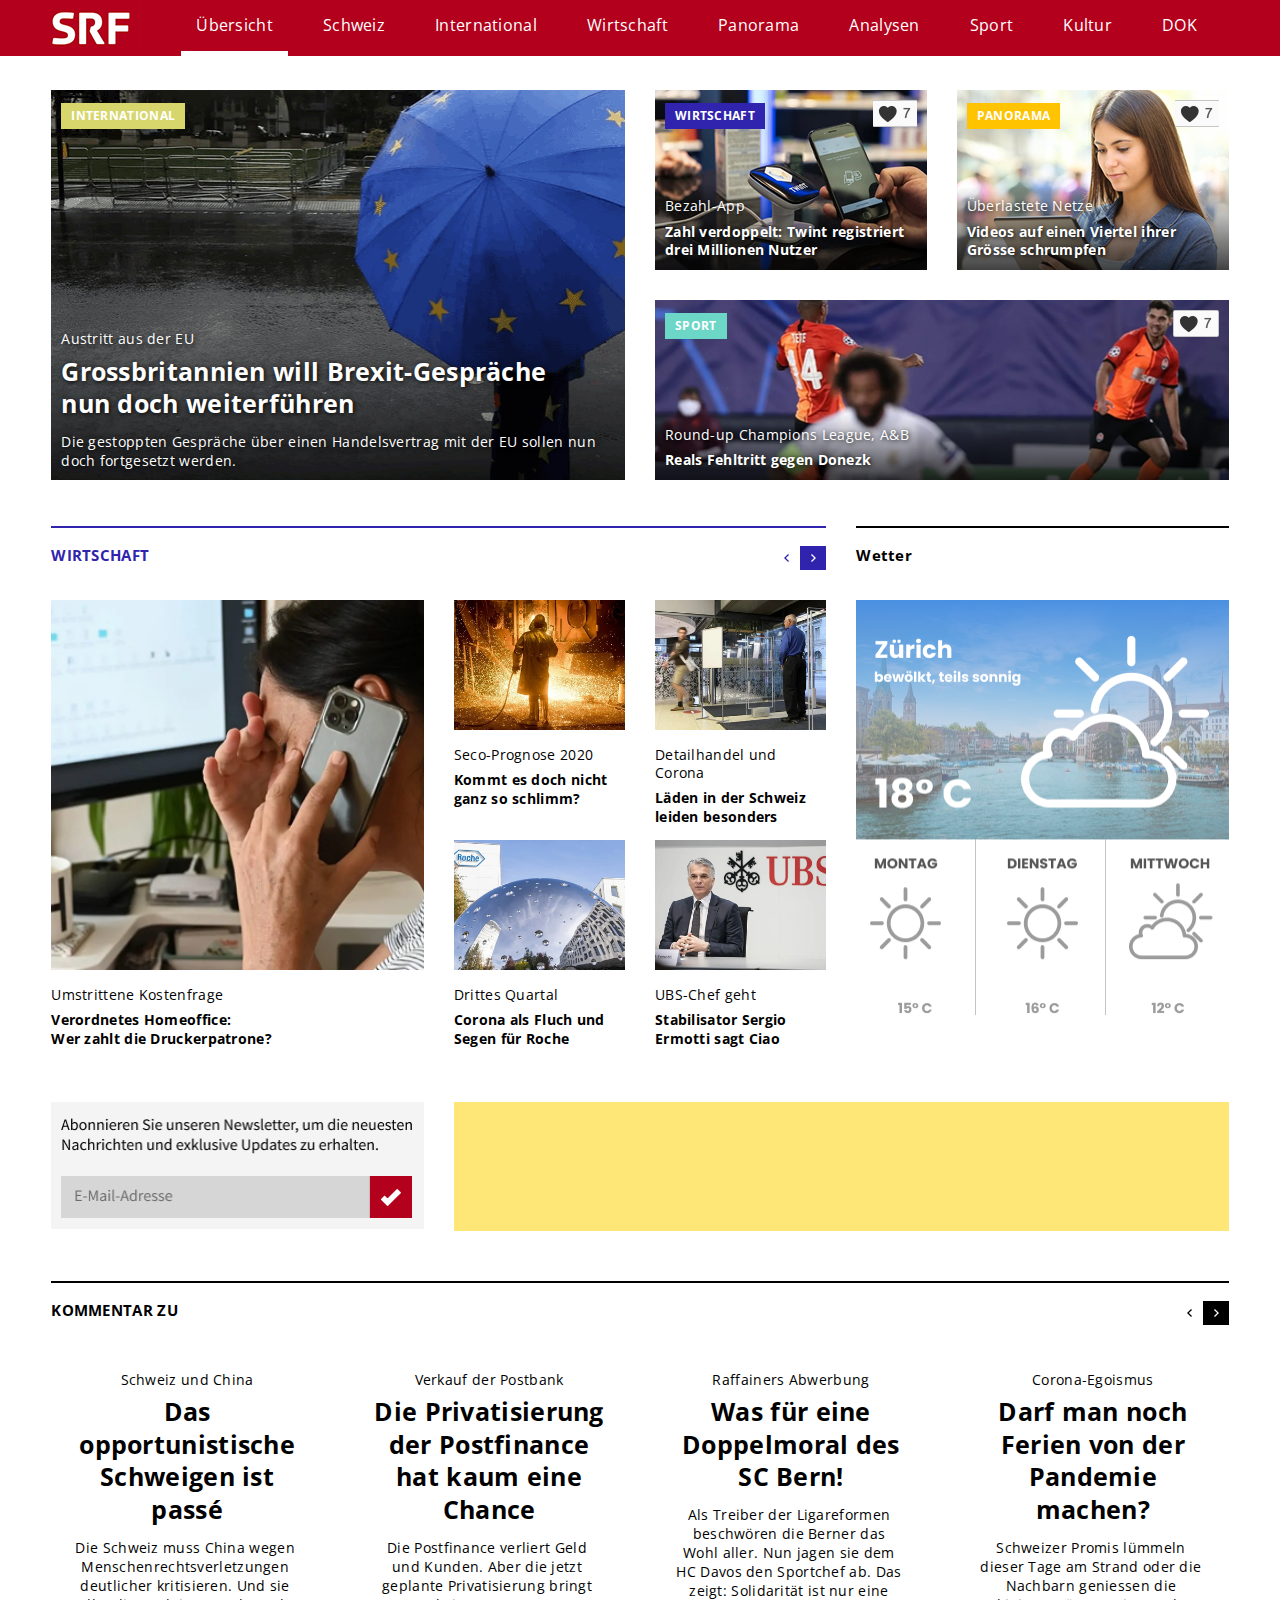
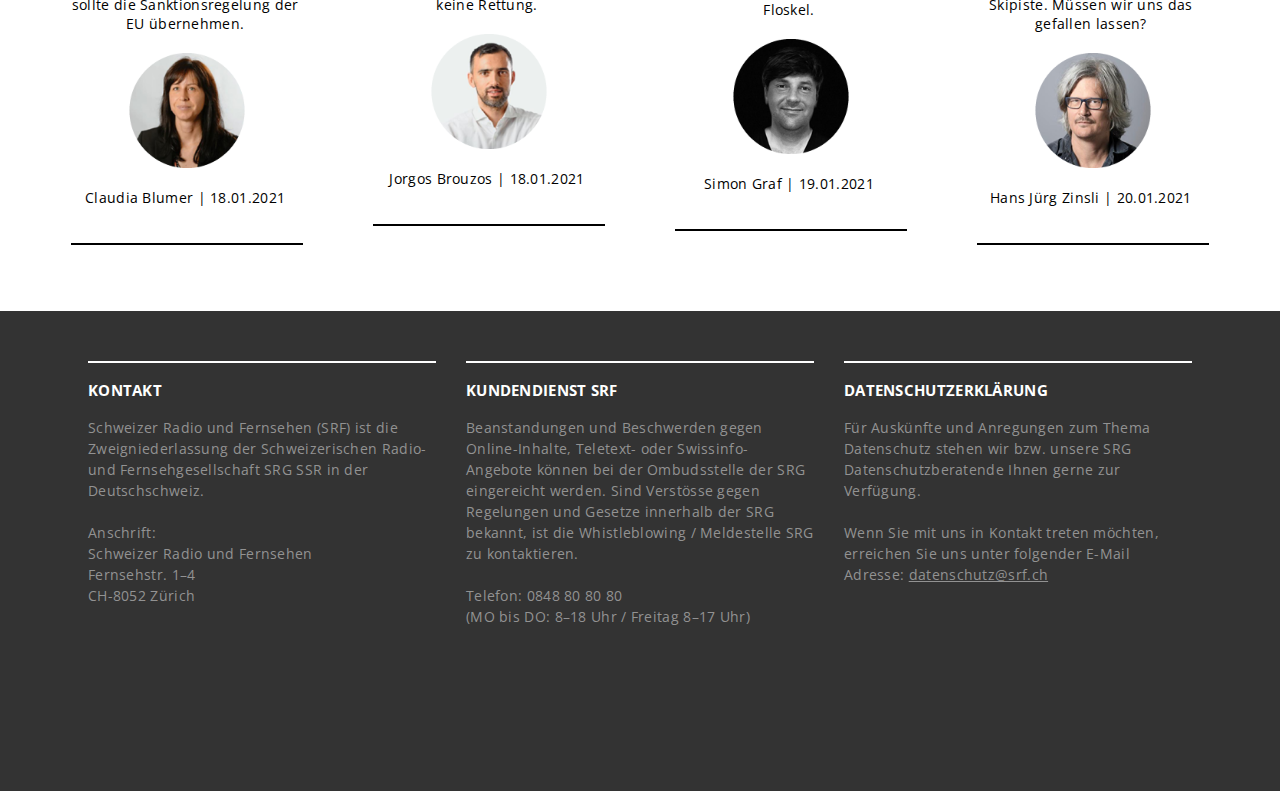
==== commit 93f6c989: "last run build" ====
--- a/docs/index.html
+++ b/docs/index.html
@@ -6,4 +6,4 @@
                 a.id = "likebtn_wjs";
                 a.src = s;
                 m.parentNode.insertBefore(a, m)
-              })(document, "script", "//w.likebtn.com/js/w/widget.js");</script></div><div class="teaser_box"><div class="text_auf_bild"><h5>Austritt aus der EU</h5><h1>Grossbritannien will Brexit-Gespräche nun doch weiterführen</h1><h4>Die gestoppten Gespräche über einen Handelsvertrag mit der EU sollen nun doch fortgesetzt werden.</h4></div></div></div></div><div class="card-3-7"><div class="teaser"><div class="teaser_bild"><img src="./assets/images/NP_Bezahlen.png" alt="Bezahlung"/></div><div class="like_box_unlike"><img src="./assets/images/NP_unlike.png" alt="unlike"/></div><div class="teaser_tag"><p style="background-color:#3023AE;">WIRTSCHAFT</p></div><div class="teaser_box"><div id="text_auf_bild"><h5>Bezahl-App</h5><h3>Zahl verdoppelt: Twint registriert drei Millionen Nutzer</h3></div></div></div></div><div class="card-3-7"><div class="teaser"><div class="teaser_bild"><img src="./assets/images/NP_Netze.png" alt="Netzwerke"/></div><div class="like_box_unlike"><img src="./assets/images/NP_unlike.png" alt="unlike"/></div><div class="teaser_tag"><p style="background-color:#FFC300;">PANORAMA</p></div><div class="teaser_box"><div id="text_auf_bild"><h5>Überlastete Netze</h5><h3>Videos auf einen Viertel ihrer Grösse schrumpfen</h3></div></div></div></div><div class="card-6-7"><div class="teaser"><div class="teaser_bild"><img src="./assets/images/NP_Fussball.png" alt="Fussball"/><div class="like_box_unlike_fussball"><img src="./assets/images/NP_unlike.png" alt="unlike"/></div><div class="teaser_tag"><p style="background-color:#6DD7C7;">SPORT</p></div><div class="teaser_box"><div id="text_auf_bild"><h5>Round-up Champions League, A&B</h5><h3>Reals Fehltritt gegen Donezk</h3></div></div></div></div></div></div><br/><div class="grid-12-6 grid-test"><div class="card-8-1 wirtschaft-titel"><hr style="background-color:#3023AE"/><h6 style="color:#3023AE;width:80%">WIRTSCHAFT</h6><div style="float:right;height:1.2rem;width:auto;margin-top:-1em;"><img src="./assets/images/NP_Pfeile-Wirtschaft.svg"/></div></div><div class="card-12-1 wetter-titel"><hr/><h6>Wetter</h6></div><div class="card-4-17 wetter-widget bild_in_grid_wetter"><div><img src="./assets/images/NP_wetter.png" alt="Wetter"/></div></div><div class="card-4-16 wirtschaft-beitrag-gross"><div class="bild_in_grid"><img src="./assets/images/NP_HomeOffice.png" alt="Netzwerke"/></div><h5>Umstrittene Kostenfrage</h5><h3>Verordnetes Homeoffice:<br/>Wer zahlt die Druckerpatrone?</h3></div><div class="card-2-8 wirtschaft-beitrag-klein-1"><div class="bild_in_grid_01"><img src="./assets/images/NP_Seco.png" alt="Seco"/></div><h5>Seco-Prognose 2020</h5><h3>Kommt es doch nicht ganz so schlimm?</h3></div><div class="card-2-8 wirtschaft-beitrag-klein-2"><div class="bild_in_grid_01"><img src="./assets/images/NP_Laeden.png" alt="Laeden"/></div><h5>Detailhandel und Corona</h5><h3>Läden in der Schweiz leiden besonders</h3></div><div class="card-2-8 wirtschaft-beitrag-klein-3"><div class="bild_in_grid_01"><img src="./assets/images/NP_Roche.png" alt="Roche"/></div><h5>Drittes Quartal</h5><h3>Corona als Fluch und Segen für Roche</h3></div><div class="card-2-8 wirtschaft-beitrag-klein-4"><div class="bild_in_grid_01"><img src="./assets/images/NP_UBS.png" alt="UBS"/></div><h5>UBS-Chef geht</h5><h3>Stabilisator Sergio Ermotti sagt Ciao</h3></div></div><br/><div class="grid-12-6 newsletter-werbung"><div class="card-4-1 bild_in_grid_newsletter"><img src="./assets/images/NP_newsletter.png" alt="Newsletter"/></div><div class="card-8-1"><div class="bild_in_grid_werbung"><img src="./assets/images/NP_Werbe-Banner.gif" alt="Werbung"/></div></div></div><div class="grid-12-6"><div class="card-12-1"><hr/><h6>KOMMENTAR ZU</h6><div style="float:right;height:1.2rem;width:auto;margin-top:-1em;"><img src="./assets/images/NP_Pfeile-Kolumne.svg"/></div></div><div class="card-3-10" style="text-align:center;padding-left:1rem;padding-right:1rem;"><h5>Schweiz und China</h5><h1>Das opportunistische Schweigen ist passé</h1><h4>Die Schweiz muss China wegen Menschenrechtsverletzungen deutlicher kritisieren. Und sie sollte die Sanktionsregelung der EU übernehmen.</h4><div class="bild_in_grid_kolumne"><img src="./assets/images/NP_Kolumne-1.png" alt="Claudia Blumer"/></div><h4>Claudia Blumer | 18.01.2021</h4><br/><hr/></div><div class="card-3-10" style="text-align:center;padding-left:1rem;padding-right:1rem;"><h5>Verkauf der Postbank</h5><h1>Die Privatisierung der Postfinance hat kaum eine Chance</h1><h4>Die Postfinance verliert Geld und Kunden. Aber die jetzt geplante Privatisierung bringt keine Rettung.</h4><div class="bild_in_grid_kolumne"><img src="./assets/images/NP_Kolumne-2.png" alt="Jorgos Brouzos"/></div><h4>Jorgos Brouzos | 18.01.2021</h4><br/><hr/></div><div class="card-3-10" style="text-align:center;padding-left:1rem;padding-right:1rem;"><h5>Raffainers Abwerbung</h5><h1>Was für eine Doppelmoral des SC Bern!</h1><h4>Als Treiber der Ligareformen beschwören die Berner das Wohl aller. Nun jagen sie dem HC Davos den Sportchef ab. Das zeigt: Solidarität ist nur eine Floskel.</h4><div class="bild_in_grid_kolumne"><img src="./assets/images/NP_Kolumne-3.png" alt="Simon Graf"/></div><h4>Simon Graf | 19.01.2021</h4><br/><hr/></div><div class="card-3-10" style="text-align:center;padding-left:1rem;padding-right:1rem;"><h5>Corona-Egoismus</h5><h1>Darf man noch Ferien von der Pandemie machen?</h1><h4>Schweizer Promis lümmeln dieser Tage am Strand oder die Nachbarn geniessen die Skipiste. Müssen wir uns das gefallen lassen?</h4><div class="bild_in_grid_kolumne"><img src="./assets/images/NP_Kolumne-4.png" alt="Hans Jürg Zinsli"/></div><h4>Hans Jürg Zinsli | 20.01.2021</h4><br/><hr/></div></div></div><footer><div class="container"><div class="grid-12-6 footer"><div class="card-4-1"><hr style="background-color:white"/><h6 style="color:white">KONTAKT</h6><h5>Schweizer Radio und Fernsehen (SRF) ist die Zweigniederlassung der Schweizerischen Radio- und Fernsehgesellschaft SRG SSR in der Deutschschweiz.<br/><br/>Anschrift:<br/>Schweizer Radio und Fernsehen<br/>Fernsehstr. 1&ndash;4<br/>CH-8052 Zürich<br/></h5></div><div class="card-4-1"><hr style="background-color:white"/><h6 style="color:white">KUNDENDIENST SRF</h6><h5>Beanstandungen und Beschwerden gegen Online-Inhalte, Teletext- oder Swissinfo-Angebote können bei der Ombudsstelle der SRG eingereicht werden. Sind Verstösse gegen Regelungen und Gesetze innerhalb der SRG bekannt, ist die Whistleblowing / Meldestelle SRG zu kontaktieren.<br/><br/>Telefon: 0848 80 80 80<br/>(MO bis DO: 8&ndash;18 Uhr / Freitag 8&ndash;17 Uhr)</h5><br/></div><div class="card-4-1"><hr style="background-color:white"/><h6 style="color:white">DATENSCHUTZERKLÄRUNG</h6><h5>Für Auskünfte und Anregungen zum Thema Datenschutz stehen wir bzw. unsere SRG Datenschutzberatende Ihnen gerne zur Verfügung.<br/><br/>Wenn Sie mit uns in Kontakt treten möchten, erreichen Sie uns unter folgender E-Mail Adresse: <u>datenschutz@srf.ch<u/></u></h5></div></div></div></footer><script src="./index.js"></script></body></html>+              })(document, "script", "//w.likebtn.com/js/w/widget.js");</script></div><div class="teaser_box"><div class="text_auf_bild"><h5>Austritt aus der EU</h5><h1>Grossbritannien will Brexit-Gespräche<br/>nun doch weiterführen</h1><h4>Die gestoppten Gespräche über einen Handelsvertrag mit der EU sollen nun doch fortgesetzt werden.</h4></div></div></div></div><div class="card-3-7"><div class="teaser"><div class="teaser_bild"><img src="./assets/images/NP_Bezahlen.png" alt="Bezahlung"/></div><div class="like_box_unlike"><img src="./assets/images/NP_unlike.png" alt="unlike"/></div><div class="teaser_tag"><p style="background-color:#3023AE;">WIRTSCHAFT</p></div><div class="teaser_box"><div id="text_auf_bild"><h5>Bezahl-App</h5><h3>Zahl verdoppelt: Twint registriert drei Millionen Nutzer</h3></div></div></div></div><div class="card-3-7"><div class="teaser"><div class="teaser_bild"><img src="./assets/images/NP_Netze.png" alt="Netzwerke"/></div><div class="like_box_unlike"><img src="./assets/images/NP_unlike.png" alt="unlike"/></div><div class="teaser_tag"><p style="background-color:#FFC300;">PANORAMA</p></div><div class="teaser_box"><div id="text_auf_bild"><h5>Überlastete Netze</h5><h3>Videos auf einen Viertel ihrer Grösse schrumpfen</h3></div></div></div></div><div class="card-6-7"><div class="teaser"><div class="teaser_bild"><img src="./assets/images/NP_Fussball.png" alt="Fussball"/><div class="like_box_unlike_fussball"><img src="./assets/images/NP_unlike.png" alt="unlike"/></div><div class="teaser_tag"><p style="background-color:#6DD7C7;">SPORT</p></div><div class="teaser_box"><div id="text_auf_bild"><h5>Round-up Champions League, A&B</h5><h3>Reals Fehltritt gegen Donezk</h3></div></div></div></div></div></div><br/><div class="grid-12-6 grid-test"><div class="card-8-1 wirtschaft-titel"><hr style="background-color:#3023AE"/><h6 style="color:#3023AE;width:80%">WIRTSCHAFT</h6><div style="float:right;height:1.2rem;width:auto;margin-top:-1em;"><img src="./assets/images/NP_Pfeile-Wirtschaft.svg"/></div></div><div class="card-12-1 wetter-titel"><hr/><h6>Wetter</h6></div><div class="card-4-17 wetter-widget bild_in_grid_wetter"><div><img src="./assets/images/NP_wetter.png" alt="Wetter"/></div></div><div class="card-4-16 wirtschaft-beitrag-gross"><div class="bild_in_grid"><img src="./assets/images/NP_HomeOffice.png" alt="Netzwerke"/></div><h5>Umstrittene Kostenfrage</h5><h3>Verordnetes Homeoffice:<br/>Wer zahlt die Druckerpatrone?</h3></div><div class="card-2-8 wirtschaft-beitrag-klein-1"><div class="bild_in_grid_01"><img src="./assets/images/NP_Seco.png" alt="Seco"/></div><h5>Seco-Prognose 2020</h5><h3>Kommt es doch nicht ganz so schlimm?</h3></div><div class="card-2-8 wirtschaft-beitrag-klein-2"><div class="bild_in_grid_01"><img src="./assets/images/NP_Laeden.png" alt="Laeden"/></div><h5>Detailhandel und Corona</h5><h3>Läden in der Schweiz leiden besonders</h3></div><div class="card-2-8 wirtschaft-beitrag-klein-3"><div class="bild_in_grid_01"><img src="./assets/images/NP_Roche.png" alt="Roche"/></div><h5>Drittes Quartal</h5><h3>Corona als Fluch und Segen für Roche</h3></div><div class="card-2-8 wirtschaft-beitrag-klein-4"><div class="bild_in_grid_01"><img src="./assets/images/NP_UBS.png" alt="UBS"/></div><h5>UBS-Chef geht</h5><h3>Stabilisator Sergio Ermotti sagt Ciao</h3></div></div><br/><div class="grid-12-6 newsletter-werbung"><div class="card-4-1 bild_in_grid_newsletter"><img src="./assets/images/NP_newsletter.png" alt="Newsletter"/></div><div class="card-8-1"><div class="bild_in_grid_werbung"><img src="./assets/images/NP_Werbe-Banner.gif" alt="Werbung"/></div></div></div><div class="grid-12-6"><div class="card-12-1"><hr/><h6>KOMMENTAR ZU</h6><div style="float:right;height:1.2rem;width:auto;margin-top:-1em;"><img src="./assets/images/NP_Pfeile-Kolumne.svg"/></div></div><div class="card-3-10" style="text-align:center;padding-left:1rem;padding-right:1rem;"><h5>Schweiz und China</h5><h1>Das opportunistische Schweigen ist passé</h1><h4>Die Schweiz muss China wegen Menschenrechtsverletzungen deutlicher kritisieren. Und sie sollte die Sanktionsregelung der EU übernehmen.</h4><div class="bild_in_grid_kolumne"><img src="./assets/images/NP_Kolumne-1.png" alt="Claudia Blumer"/></div><h4>Claudia Blumer | 18.01.2021</h4><br/><hr/></div><div class="card-3-10" style="text-align:center;padding-left:1rem;padding-right:1rem;"><h5>Verkauf der Postbank</h5><h1>Die Privatisierung der Postfinance hat kaum eine Chance</h1><h4>Die Postfinance verliert Geld und Kunden. Aber die jetzt geplante Privatisierung bringt keine Rettung.</h4><div class="bild_in_grid_kolumne"><img src="./assets/images/NP_Kolumne-2.png" alt="Jorgos Brouzos"/></div><h4>Jorgos Brouzos | 18.01.2021</h4><br/><hr/></div><div class="card-3-10" style="text-align:center;padding-left:1rem;padding-right:1rem;"><h5>Raffainers Abwerbung</h5><h1>Was für eine Doppelmoral des SC Bern!</h1><h4>Als Treiber der Ligareformen beschwören die Berner das Wohl aller. Nun jagen sie dem HC Davos den Sportchef ab. Das zeigt: Solidarität ist nur eine Floskel.</h4><div class="bild_in_grid_kolumne"><img src="./assets/images/NP_Kolumne-3.png" alt="Simon Graf"/></div><h4>Simon Graf | 19.01.2021</h4><br/><hr/></div><div class="card-3-10" style="text-align:center;padding-left:1rem;padding-right:1rem;"><h5>Corona-Egoismus</h5><h1>Darf man noch Ferien von der Pandemie machen?</h1><h4>Schweizer Promis lümmeln dieser Tage am Strand oder die Nachbarn geniessen die Skipiste. Müssen wir uns das gefallen lassen?</h4><div class="bild_in_grid_kolumne"><img src="./assets/images/NP_Kolumne-4.png" alt="Hans Jürg Zinsli"/></div><h4>Hans Jürg Zinsli | 20.01.2021</h4><br/><hr/></div></div></div><footer><div class="container"><div class="grid-12-6 footer"><div class="card-4-1"><hr style="background-color:white"/><h6 style="color:white">KONTAKT</h6><h5>Schweizer Radio und Fernsehen (SRF) ist die Zweigniederlassung der Schweizerischen Radio- und Fernsehgesellschaft SRG SSR in der Deutschschweiz.<br/><br/>Anschrift:<br/>Schweizer Radio und Fernsehen<br/>Fernsehstr. 1&ndash;4<br/>CH-8052 Zürich<br/></h5></div><div class="card-4-1"><hr style="background-color:white"/><h6 style="color:white">KUNDENDIENST SRF</h6><h5>Beanstandungen und Beschwerden gegen Online-Inhalte, Teletext- oder Swissinfo-Angebote können bei der Ombudsstelle der SRG eingereicht werden. Sind Verstösse gegen Regelungen und Gesetze innerhalb der SRG bekannt, ist die Whistleblowing / Meldestelle SRG zu kontaktieren.<br/><br/>Telefon: 0848 80 80 80<br/>(MO bis DO: 8&ndash;18 Uhr / Freitag 8&ndash;17 Uhr)</h5><br/></div><div class="card-4-1"><hr style="background-color:white"/><h6 style="color:white">DATENSCHUTZERKLÄRUNG</h6><h5>Für Auskünfte und Anregungen zum Thema Datenschutz stehen wir bzw. unsere SRG Datenschutzberatende Ihnen gerne zur Verfügung.<br/><br/>Wenn Sie mit uns in Kontakt treten möchten, erreichen Sie uns unter folgender E-Mail Adresse: <u>datenschutz@srf.ch<u/></u></h5></div></div></div></footer><script src="./index.js"></script></body></html>